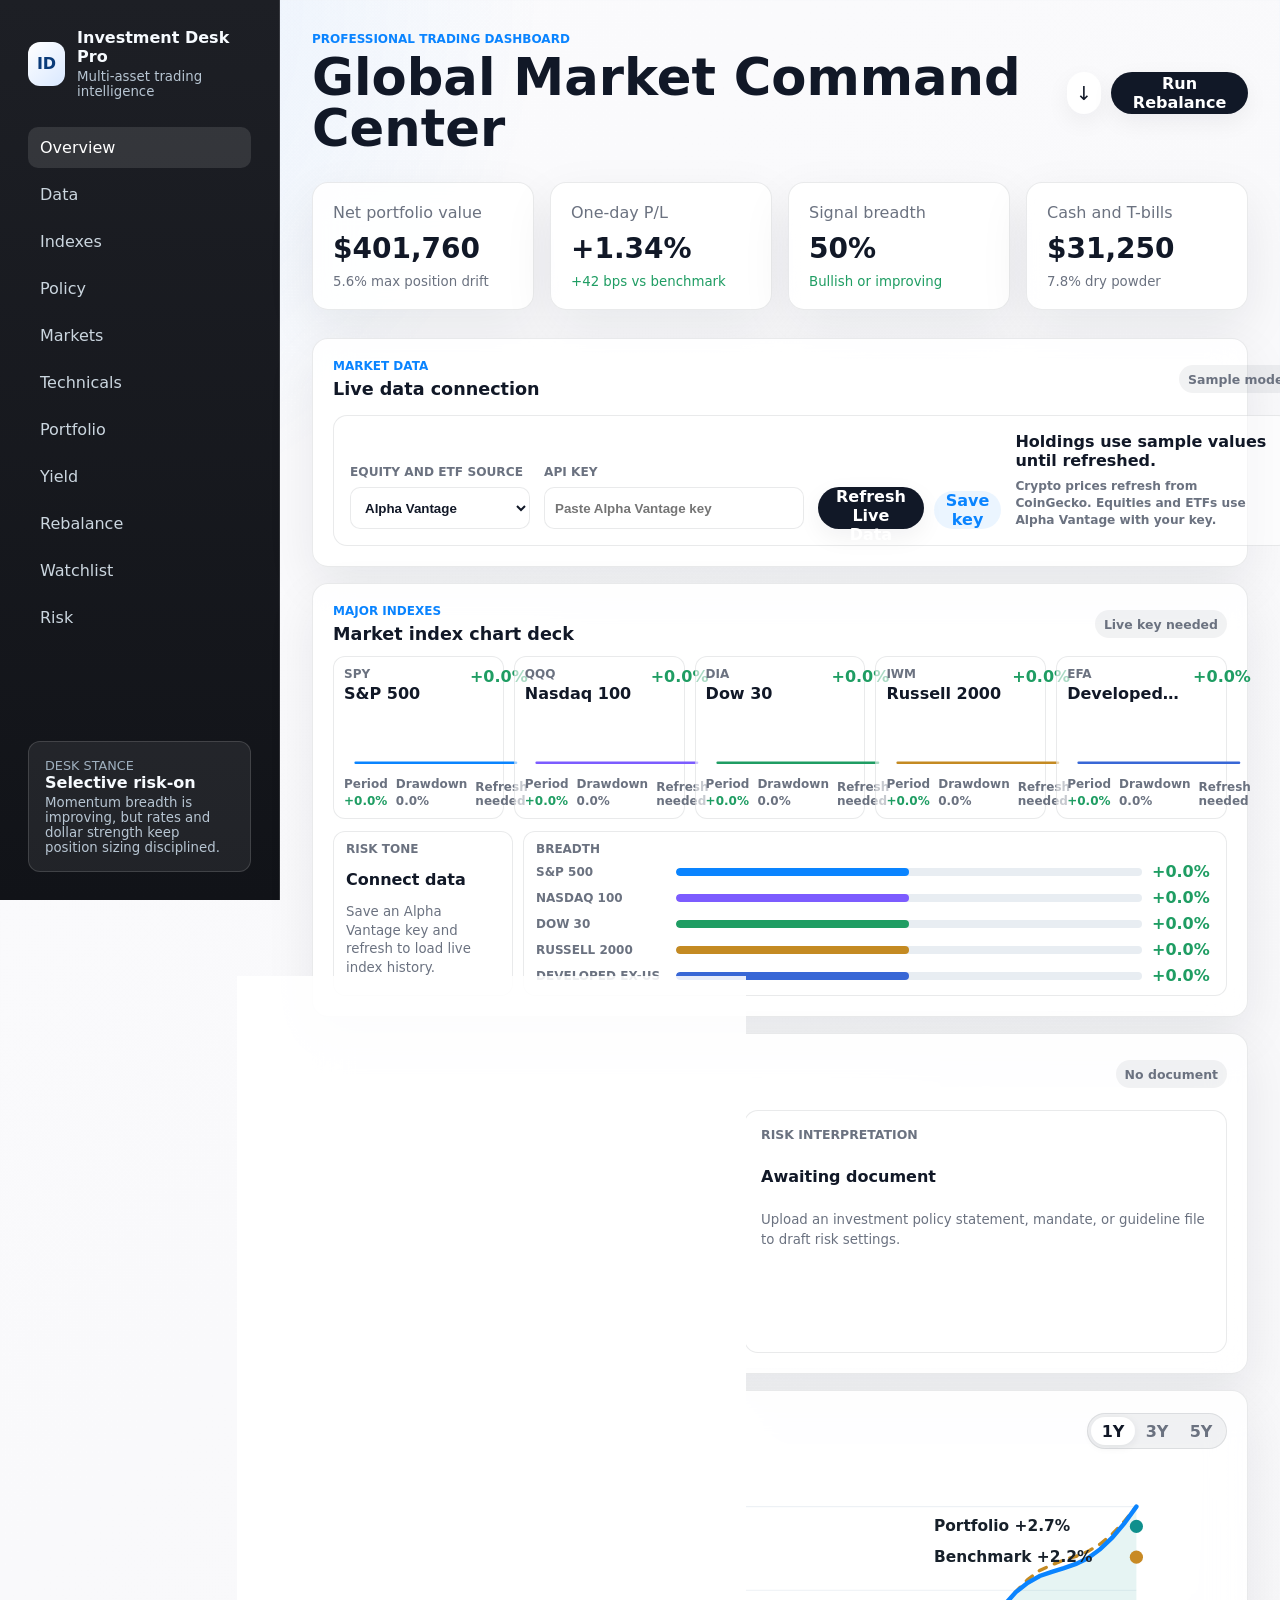
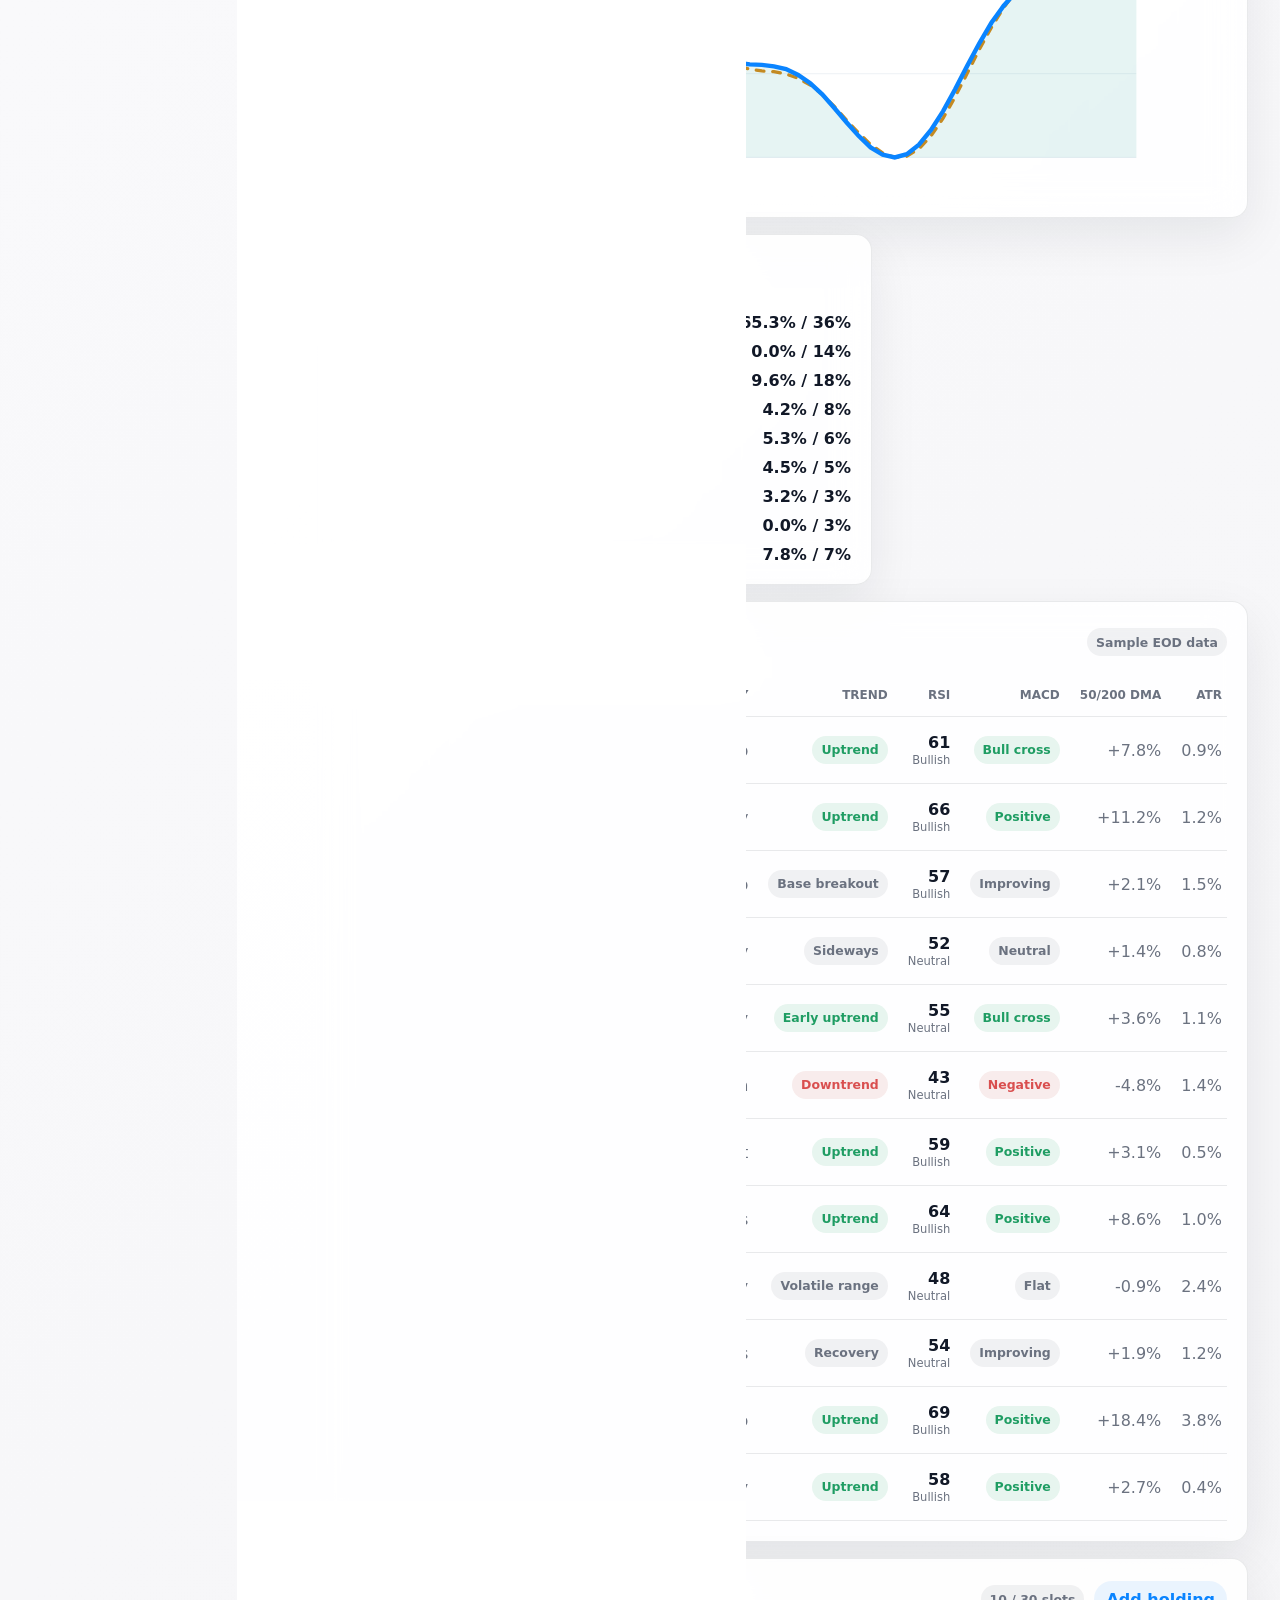
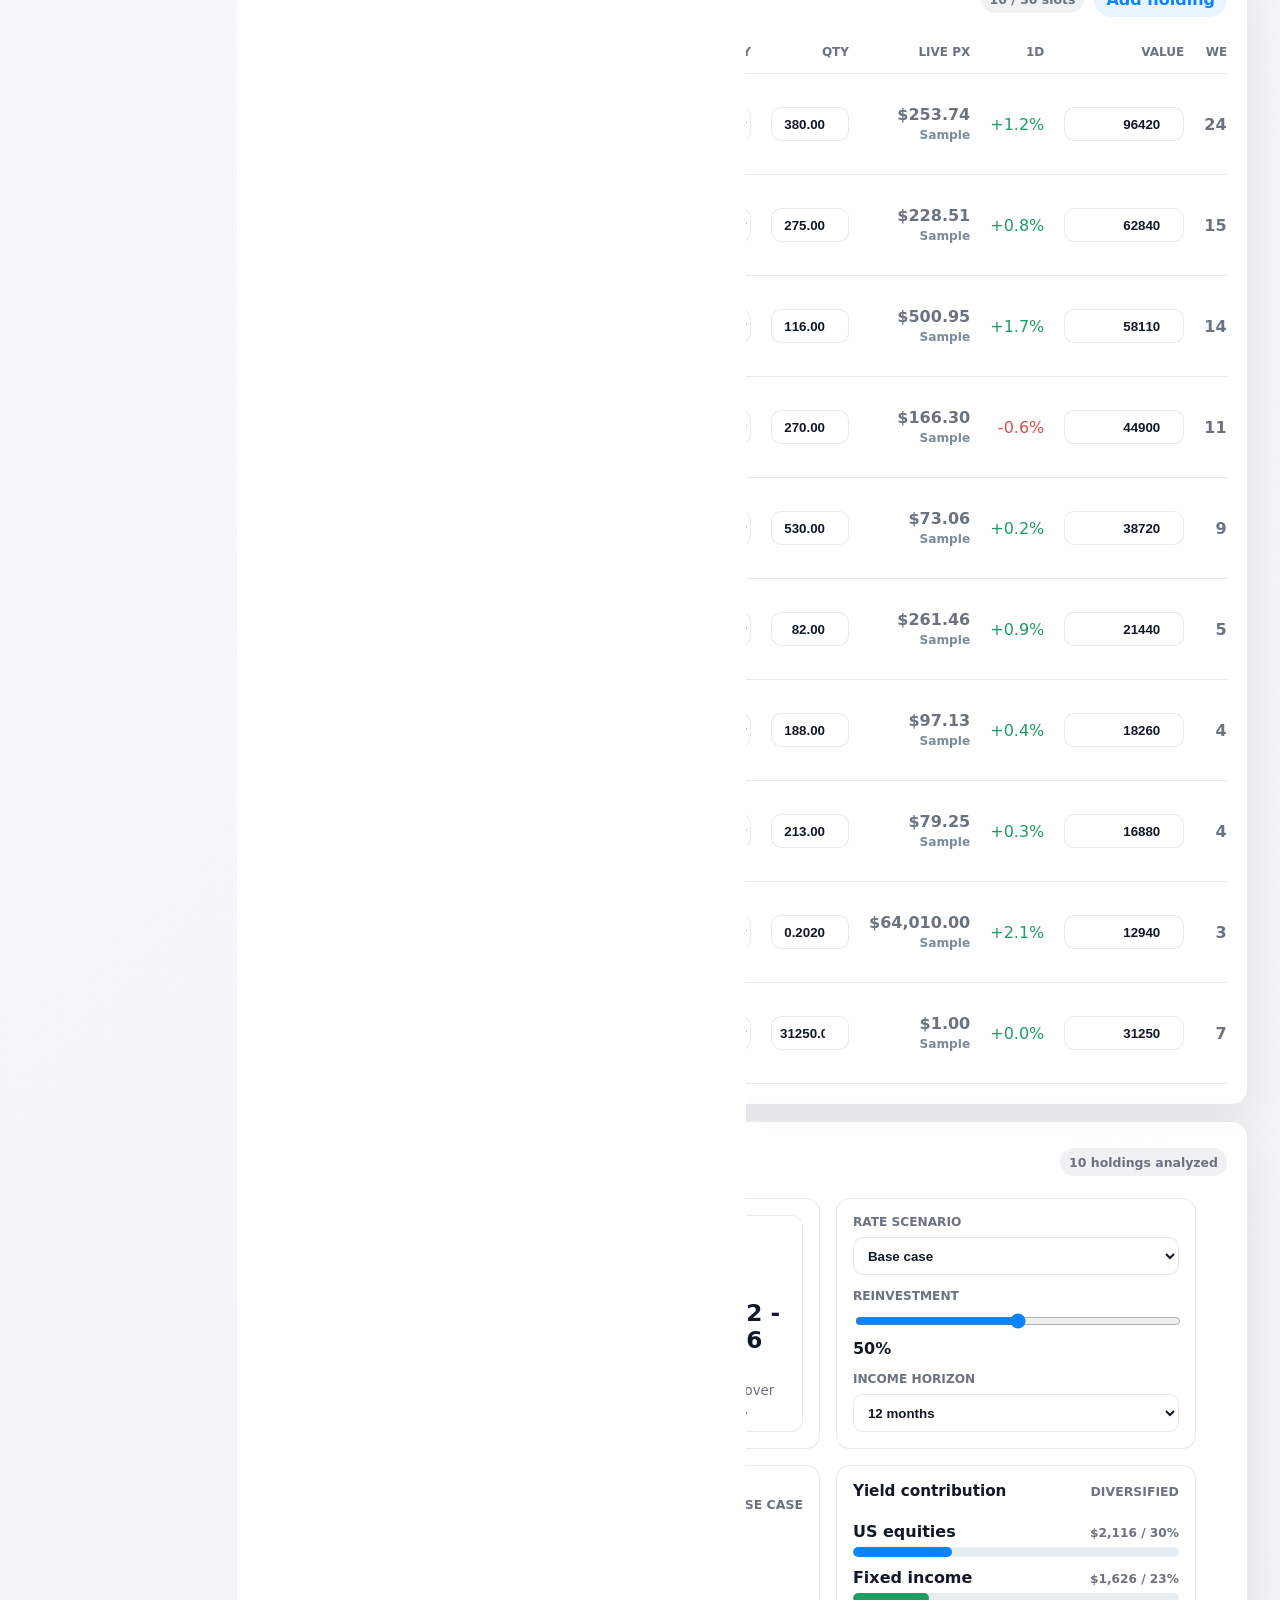
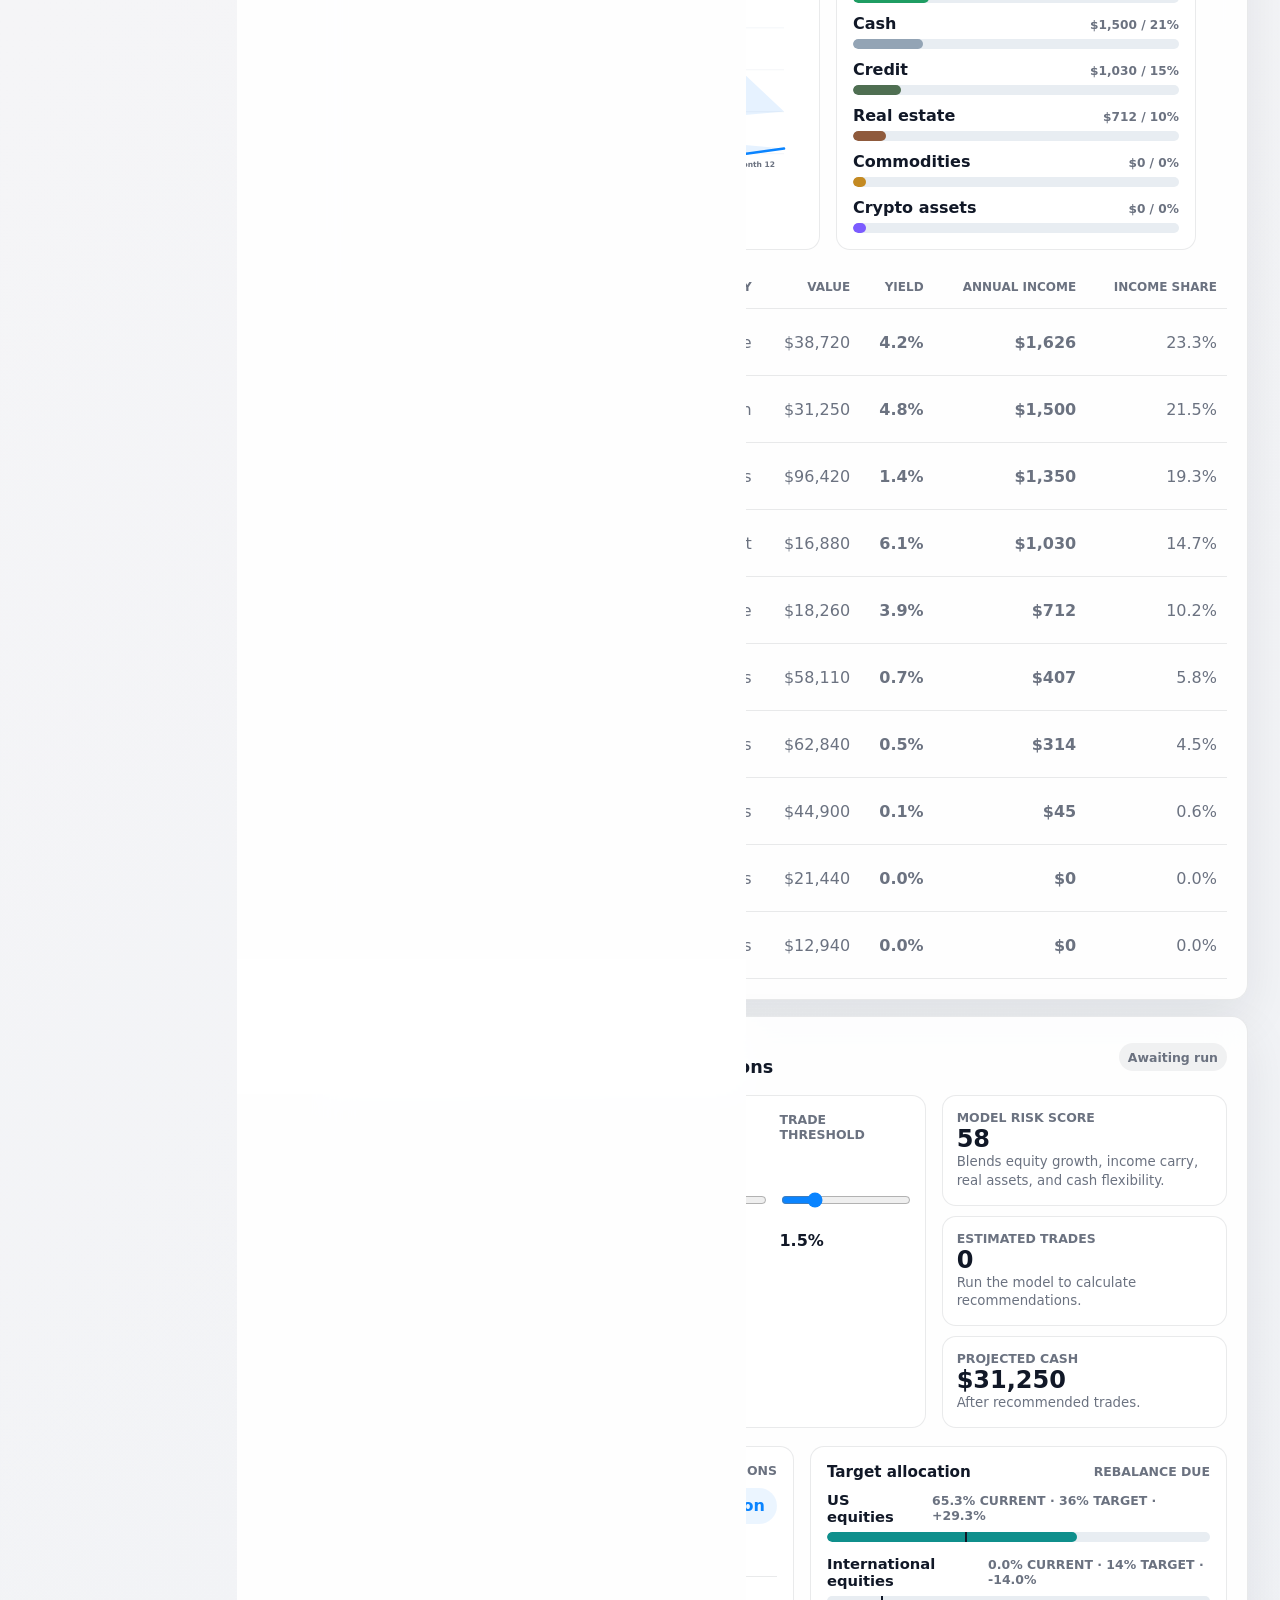
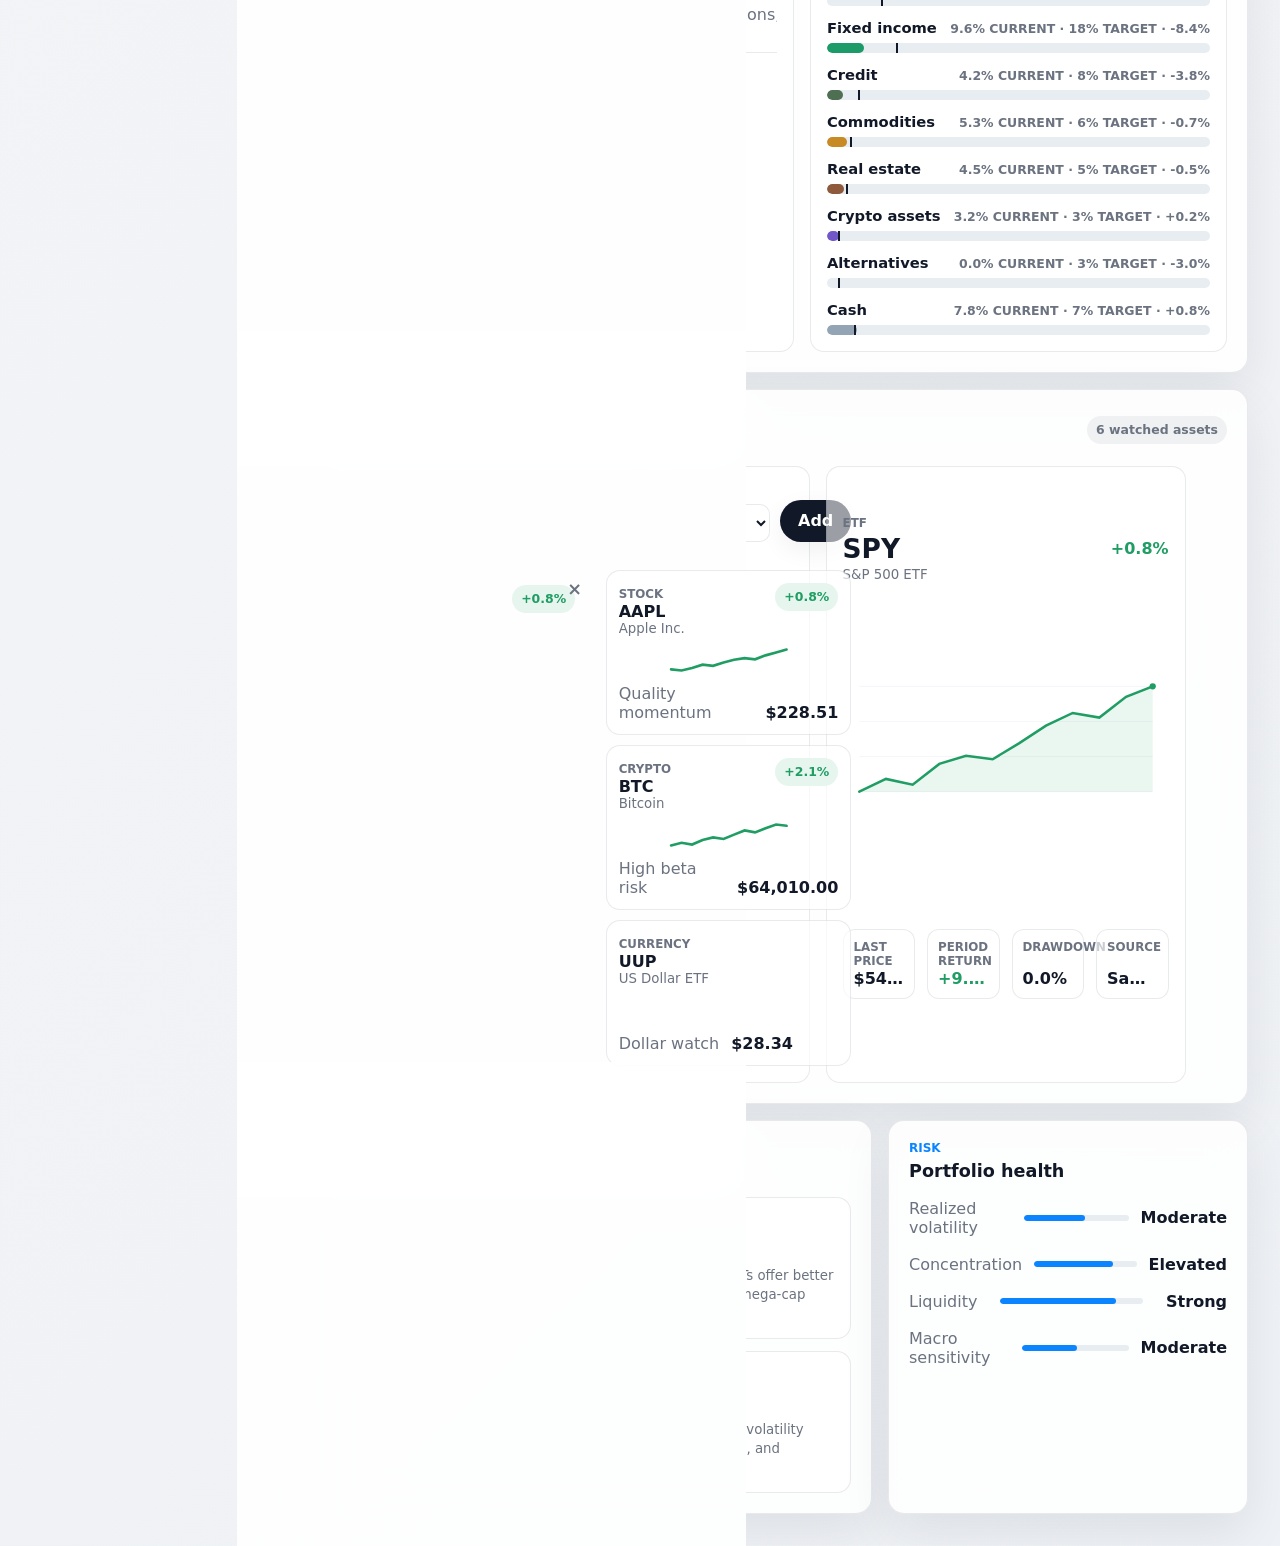
==== index.html @ d12c38e4 "Cache bust reactive performance patch" ====
<!doctype html>
<html lang="en">
  <head>
    <meta charset="UTF-8" />
    <meta name="viewport" content="width=device-width, initial-scale=1.0" />
    <title>Investment Desk Pro</title>
    <link rel="stylesheet" href="styles.css?v=watchlist-1" />
    <link rel="stylesheet" href="watchlist.css?v=watchlist-1" />
    <link rel="stylesheet" href="yield.css?v=yield-1" />
  </head>
  <body>
    <aside class="sidebar" aria-label="Trading platform navigation">
      <div class="brand">
        <span class="brand-mark">ID</span>
        <div>
          <strong>Investment Desk Pro</strong>
          <small>Multi-asset trading intelligence</small>
        </div>
      </div>

      <nav class="nav-list">
        <a class="active" href="#overview">Overview</a>
        <a href="#data">Data</a>
        <a href="#index-charts">Indexes</a>
        <a href="#policy">Policy</a>
        <a href="#market-map">Markets</a>
        <a href="#technicals">Technicals</a>
        <a href="#holdings">Portfolio</a>
        <a href="#yield-forecast">Yield</a>
        <a href="#rebalance">Rebalance</a>
        <a href="#watchlist">Watchlist</a>
        <a href="#risk">Risk</a>
      </nav>

      <div class="market-note">
        <span>Desk stance</span>
        <strong>Selective risk-on</strong>
        <small>Momentum breadth is improving, but rates and dollar strength keep position sizing disciplined.</small>
      </div>
    </aside>

    <main>
      <header class="topbar">
        <div>
          <p class="eyebrow">Professional trading dashboard</p>
          <h1>Global Market Command Center</h1>
        </div>
        <div class="actions">
          <button class="icon-button" aria-label="Download report" title="Download report">↓</button>
          <button class="primary-button" id="runRebalanceTop">Run Rebalance</button>
        </div>
      </header>

      <section class="kpi-grid" id="overview" aria-label="Portfolio and market summary">
        <article class="kpi">
          <span>Net portfolio value</span>
          <strong id="totalValue">$428,940</strong>
          <small id="portfolioDrift" class="neutral">Model drift ready</small>
        </article>
        <article class="kpi">
          <span>One-day P/L</span>
          <strong>+1.34%</strong>
          <small class="positive">+42 bps vs benchmark</small>
        </article>
        <article class="kpi">
          <span>Signal breadth</span>
          <strong id="signalBreadth">64%</strong>
          <small class="positive">Bullish or improving</small>
        </article>
        <article class="kpi">
          <span>Cash and T-bills</span>
          <strong id="cashReserve">$31,250</strong>
          <small id="cashWeight" class="neutral">7.3% dry powder</small>
        </article>
      </section>

      <section class="dashboard-grid">
        <article class="panel wide-panel data-panel" id="data">
          <div class="panel-header">
            <div>
              <p class="eyebrow">Market data</p>
              <h2>Live data connection</h2>
            </div>
            <span class="data-badge" id="marketDataStatus">Sample mode</span>
          </div>

          <div class="data-controls">
            <label>
              <span>Equity and ETF source</span>
              <select id="marketDataProvider">
                <option value="alphaVantage">Alpha Vantage</option>
              </select>
            </label>
            <label>
              <span>API key</span>
              <input id="marketDataKey" type="password" placeholder="Paste Alpha Vantage key" autocomplete="off" />
            </label>
            <div class="control-actions">
              <button class="primary-button" id="refreshMarketData">Refresh Live Data</button>
              <button class="text-button" id="saveMarketDataKey">Save key</button>
            </div>
            <div class="source-note">
              <strong id="marketDataSource">Holdings use sample values until refreshed.</strong>
              <small id="marketDataDetail">Crypto prices refresh from CoinGecko. Equities and ETFs use Alpha Vantage with your key.</small>
            </div>
          </div>
        </article>

        <article class="panel wide-panel index-panel" id="index-charts">
          <div class="panel-header">
            <div>
              <p class="eyebrow">Major indexes</p>
              <h2>Market index chart deck</h2>
            </div>
            <span class="data-badge" id="indexDataStatus">Sample index data</span>
          </div>

          <div class="index-grid" id="indexCards"></div>

          <div class="index-summary">
            <section>
              <span>Risk tone</span>
              <strong id="indexRiskTone">Constructive</strong>
              <small id="indexRiskDetail">Large-cap momentum is leading the tape.</small>
            </section>
            <section>
              <span>Breadth</span>
              <div class="breadth-bars" id="indexBreadthBars"></div>
            </section>
          </div>
        </article>

        <article class="panel wide-panel policy-panel" id="policy">
          <div class="panel-header">
            <div>
              <p class="eyebrow">Policy intelligence</p>
              <h2>Investment policy and guideline scan</h2>
            </div>
            <span class="data-badge" id="policyStatus">No document</span>
          </div>

          <div class="policy-layout">
            <section class="policy-uploader" aria-label="Policy upload">
              <label class="file-drop">
                <span>Upload policy or guidelines</span>
                <input id="policyFile" type="file" accept=".txt,.md,.csv,.json,.html,.pdf,.docx" />
                <strong id="policyFileName">Choose document</strong>
              </label>

              <label>
                <span>OpenAI API key</span>
                <input id="openAiKey" type="password" placeholder="Optional for AI scan" autocomplete="off" />
              </label>

              <div class="control-actions">
                <button class="primary-button" id="analyzePolicy">Scan policy</button>
                <button class="text-button" id="applyPolicy">Apply parameters</button>
              </div>
            </section>

            <section class="policy-summary" aria-label="Policy analysis">
              <div>
                <span>Risk interpretation</span>
                <strong id="policyRiskLabel">Awaiting document</strong>
                <small id="policySummary">Upload an investment policy statement, mandate, or guideline file to draft risk settings.</small>
              </div>
              <div class="policy-adjustments" id="policyAdjustments"></div>
            </section>
          </div>
        </article>

        <article class="panel performance-panel">
          <div class="panel-header">
            <div>
              <p class="eyebrow">Performance</p>
              <h2>Portfolio vs. blended benchmark</h2>
            </div>
            <div class="segmented" aria-label="Time range">
              <button class="active">1Y</button>
              <button>3Y</button>
              <button>5Y</button>
            </div>
          </div>
          <div class="chart-wrap">
            <svg id="lineChart" viewBox="0 0 720 300" role="img" aria-label="Portfolio performance line chart"></svg>
          </div>
        </article>

        <article class="panel allocation-panel" id="market-map">
          <div class="panel-header">
            <div>
              <p class="eyebrow">Asset universe</p>
              <h2>Investable category map</h2>
            </div>
          </div>
          <div class="allocation-layout">
            <div class="donut" aria-label="Asset allocation chart">
              <span>100%</span>
            </div>
            <ul class="legend" id="allocationLegend"></ul>
          </div>
        </article>

        <article class="panel wide-panel" id="technicals">
          <div class="panel-header">
            <div>
              <p class="eyebrow">Technical analysis</p>
              <h2>Cross-asset indicator matrix</h2>
            </div>
            <span class="data-badge" id="technicalDataStatus">Sample EOD data</span>
          </div>
          <div class="table-wrap">
            <table class="technical-table">
              <thead>
                <tr>
                  <th>Instrument</th>
                  <th>Category</th>
                  <th>Trend</th>
                  <th>RSI</th>
                  <th>MACD</th>
                  <th>50/200 DMA</th>
                  <th>ATR</th>
                  <th>Signal</th>
                </tr>
              </thead>
              <tbody id="technicalRows"></tbody>
            </table>
          </div>
        </article>

        <article class="panel holdings-panel" id="holdings">
          <div class="panel-header">
            <div>
              <p class="eyebrow">Portfolio</p>
              <h2>Editable positions</h2>
            </div>
            <div class="panel-actions">
              <span class="data-badge" id="holdingSlotCount">10 / 30 slots</span>
              <button class="text-button" id="addHolding">Add holding</button>
            </div>
          </div>
          <div class="table-wrap">
            <table class="portfolio-table">
              <thead>
                <tr>
                  <th>Asset</th>
                  <th>Category</th>
                  <th>Qty</th>
                  <th>Live Px</th>
                  <th>1D</th>
                  <th>Value</th>
                  <th>Weight</th>
                  <th>Target</th>
                  <th>Risk</th>
                  <th>Bias</th>
                  <th></th>
                </tr>
              </thead>
              <tbody id="holdingsRows"></tbody>
            </table>
          </div>
        </article>

        <article class="panel wide-panel yield-panel" id="yield-forecast">
          <div class="panel-header">
            <div>
              <p class="eyebrow">Yield forecasting</p>
              <h2>Portfolio income projection</h2>
            </div>
            <span class="data-badge" id="yieldStatus">Portfolio linked</span>
          </div>

          <div class="yield-grid">
            <section class="yield-summary" aria-label="Yield forecast summary">
              <div>
                <span>Weighted portfolio yield</span>
                <strong id="portfolioYield">0.0%</strong>
                <small id="yieldQuality">Based on current holdings and category assumptions.</small>
              </div>
              <div>
                <span>Projected annual income</span>
                <strong id="annualIncome">$0</strong>
                <small id="monthlyIncome">$0 monthly run-rate</small>
              </div>
              <div>
                <span>12-month forecast range</span>
                <strong id="incomeRange">$0 - $0</strong>
                <small id="incomeRangeNote">Includes rate and allocation sensitivity.</small>
              </div>
            </section>

            <section class="yield-controls" aria-label="Yield forecast controls">
              <label>
                <span>Rate scenario</span>
                <select id="rateScenario">
                  <option value="base">Base case</option>
                  <option value="falling">Rates -100 bps</option>
                  <option value="rising">Rates +100 bps</option>
                  <option value="stress">Credit stress</option>
                </select>
              </label>
              <label>
                <span>Reinvestment</span>
                <input id="reinvestmentRate" type="range" min="0" max="100" value="50" />
                <strong><output id="reinvestmentOutput">50%</output></strong>
              </label>
              <label>
                <span>Income horizon</span>
                <select id="incomeHorizon">
                  <option value="12">12 months</option>
                  <option value="24">24 months</option>
                  <option value="36">36 months</option>
                </select>
              </label>
            </section>
          </div>

          <div class="yield-detail-grid">
            <section class="yield-chart-card" aria-label="Income forecast chart">
              <div class="subheader">
                <h3>Income run-rate forecast</h3>
                <span id="yieldScenarioLabel">Base case</span>
              </div>
              <svg id="yieldForecastChart" viewBox="0 0 720 260" role="img" aria-label="Projected portfolio income chart"></svg>
            </section>

            <section class="yield-chart-card" aria-label="Yield contribution by category">
              <div class="subheader">
                <h3>Yield contribution</h3>
                <span id="yieldConcentration">Diversified</span>
              </div>
              <div class="yield-bars" id="yieldBars"></div>
            </section>
          </div>

          <div class="table-wrap compact">
            <table class="yield-table">
              <thead>
                <tr>
                  <th>Holding</th>
                  <th>Category</th>
                  <th>Value</th>
                  <th>Yield</th>
                  <th>Annual income</th>
                  <th>Income share</th>
                </tr>
              </thead>
              <tbody id="yieldRows"></tbody>
            </table>
          </div>
        </article>

        <article class="panel wide-panel rebalance-panel" id="rebalance">
          <div class="panel-header">
            <div>
              <p class="eyebrow">Rebalance engine</p>
              <h2>Portfolio model and trade recommendations</h2>
            </div>
            <span class="data-badge" id="rebalanceStatus">Awaiting run</span>
          </div>

          <div class="rebalance-layout">
            <section class="control-surface" aria-label="Portfolio controls">
              <label>
                <span>Risk profile</span>
                <select id="riskProfile">
                  <option value="conservative">Conservative income</option>
                  <option value="balanced" selected>Balanced growth</option>
                  <option value="growth">Growth</option>
                  <option value="aggressive">Aggressive growth</option>
                </select>
              </label>

              <label>
                <span>Cash reserve target</span>
                <input id="cashTarget" type="range" min="2" max="20" value="7" />
                <strong><output id="cashTargetOutput">7%</output></strong>
              </label>

              <label>
                <span>Max single position</span>
                <input id="maxPosition" type="range" min="8" max="30" value="18" />
                <strong><output id="maxPositionOutput">18%</output></strong>
              </label>

              <label>
                <span>Trade threshold</span>
                <input id="tradeThreshold" type="range" min="0.5" max="5" step="0.5" value="1.5" />
                <strong><output id="tradeThresholdOutput">1.5%</output></strong>
              </label>

              <div class="control-actions">
                <button class="primary-button" id="runRebalance">Run Rebalance</button>
                <button class="text-button" id="resetPortfolio">Reset sample</button>
              </div>
            </section>

            <section class="model-summary" aria-label="Rebalance summary">
              <div>
                <span>Model risk score</span>
                <strong id="riskScore">54</strong>
                <small id="riskSummary">Balanced exposure with moderate volatility.</small>
              </div>
              <div>
                <span>Estimated trades</span>
                <strong id="tradeCount">0</strong>
                <small id="tradeSummary">Run the model to calculate recommendations.</small>
              </div>
              <div>
                <span>Projected cash</span>
                <strong id="projectedCash">$0</strong>
                <small id="projectedCashNote">After recommended trades.</small>
              </div>
            </section>
          </div>

          <div class="recommendation-grid">
            <section>
              <div class="subheader">
                <h3>Recommended trades</h3>
                <div class="panel-actions">
                  <span id="recommendationCount">0 / 15 actions</span>
                  <button class="text-button" id="addRecommendation">Add recommendation</button>
                </div>
              </div>
              <div class="table-wrap compact">
                <table class="trade-table">
                  <thead>
                    <tr>
                      <th>Action</th>
                      <th>Asset</th>
                      <th>Amount</th>
                      <th>Reason</th>
                      <th></th>
                    </tr>
                  </thead>
                  <tbody id="tradeRows"></tbody>
                </table>
              </div>
            </section>

            <section>
              <div class="subheader">
                <h3>Target allocation</h3>
                <span id="allocationHealth">In review</span>
              </div>
              <div class="target-bars" id="targetBars"></div>
            </section>
          </div>
        </article>

        <article class="panel wide-panel watchlist-panel" id="watchlist">
          <div class="panel-header">
            <div>
              <p class="eyebrow">Watchlist</p>
              <h2>Multi-asset performance monitor</h2>
            </div>
            <span class="data-badge" id="watchlistStatus">Saved locally</span>
          </div>

          <div class="watchlist-workspace">
            <section class="watchlist-builder" aria-label="Watchlist builder">
              <div class="watchlist-controls">
                <label>
                  <span>Ticker</span>
                  <input id="watchTicker" type="text" placeholder="TSLA" autocomplete="off" />
                </label>
                <label>
                  <span>Name</span>
                  <input id="watchName" type="text" placeholder="Tesla Inc." autocomplete="off" />
                </label>
                <label>
                  <span>Type</span>
                  <select id="watchType">
                    <option value="Stock">Stock</option>
                    <option value="ETF">ETF</option>
                    <option value="Bond">Bond</option>
                    <option value="Crypto">Crypto</option>
                    <option value="Commodity">Commodity</option>
                    <option value="Currency">Currency</option>
                    <option value="Alternative">Alternative</option>
                  </select>
                </label>
                <button class="primary-button" id="addWatchItem">Add</button>
              </div>

              <div class="watchlist" id="watchlistCards"></div>
            </section>

            <section class="watch-performance" aria-label="Selected watchlist performance">
              <div class="watch-performance-header">
                <div>
                  <span id="watchSelectedType">ETF</span>
                  <strong id="watchSelectedTicker">SPY</strong>
                  <small id="watchSelectedName">S&P 500 ETF</small>
                </div>
                <b id="watchSelectedChange" class="positive">+0.0%</b>
              </div>
              <svg id="watchPerformanceChart" viewBox="0 0 520 220" role="img" aria-label="Selected watchlist performance chart"></svg>
              <div class="watch-metrics">
                <div><span>Last price</span><strong id="watchLastPrice">$0.00</strong></div>
                <div><span>Period return</span><strong id="watchPeriodReturn">0.0%</strong></div>
                <div><span>Drawdown</span><strong id="watchDrawdown">0.0%</strong></div>
                <div><span>Source</span><strong id="watchSource">Sample</strong></div>
              </div>
            </section>
          </div>
        </article>

        <article class="panel strategy-panel">
          <div class="panel-header">
            <div>
              <p class="eyebrow">Strategy lens</p>
              <h2>Market regimes</h2>
            </div>
          </div>
          <div class="regime-grid" id="regimeGrid"></div>
        </article>

        <article class="panel risk-panel" id="risk">
          <div class="panel-header">
            <div>
              <p class="eyebrow">Risk</p>
              <h2>Portfolio health</h2>
            </div>
          </div>
          <div class="risk-list">
            <div>
              <span>Realized volatility</span>
              <meter id="volatilityMeter" min="0" max="100" value="46"></meter>
              <strong id="volatilityLabel">Moderate</strong>
            </div>
            <div>
              <span>Concentration</span>
              <meter id="concentrationMeter" min="0" max="100" value="58"></meter>
              <strong id="concentrationLabel">Watch</strong>
            </div>
            <div>
              <span>Liquidity</span>
              <meter id="liquidityMeter" min="0" max="100" value="82"></meter>
              <strong id="liquidityLabel">Strong</strong>
            </div>
            <div>
              <span>Macro sensitivity</span>
              <meter id="macroMeter" min="0" max="100" value="63"></meter>
              <strong id="macroLabel">Elevated</strong>
            </div>
          </div>
        </article>
      </section>
    </main>

    <script src="script.js?v=watchlist-1"></script>
    <script src="policy.js?v=policy-ai-2"></script>
    <script src="markets.js?v=performance-live-1"></script>
    <script src="watchlist.js?v=watchlist-1"></script>
    <script src="yield.js?v=yield-1"></script>
  </body>
</html>
---- styles.css ----
:root {
  color-scheme: light;
  --ink: #111827;
  --muted: #6b7280;
  --line: rgba(17, 24, 39, 0.09);
  --paper: #f5f5f7;
  --panel: rgba(255, 255, 255, 0.88);
  --panel-solid: #ffffff;
  --teal: #0a84ff;
  --green: #1f9d63;
  --red: #d94f4f;
  --blue: #3b6df6;
  --amber: #c48a22;
  --violet: #7c5cff;
  --navy: #15171c;
  --shadow: 0 18px 50px rgba(17, 24, 39, 0.08);
  --soft-shadow: 0 8px 24px rgba(17, 24, 39, 0.06);
}

* {
  box-sizing: border-box;
}

body {
  min-height: 100vh;
  margin: 0;
  display: grid;
  grid-template-columns: 280px 1fr;
  background:
    radial-gradient(circle at top left, rgba(10, 132, 255, 0.1), transparent 34rem),
    linear-gradient(135deg, #fbfbfd 0%, var(--paper) 52%, #eef1f5 100%);
  color: var(--ink);
  font-family:
    Inter, ui-sans-serif, system-ui, -apple-system, BlinkMacSystemFont, "Segoe UI",
    sans-serif;
}

button,
a {
  font: inherit;
}

.sidebar {
  position: sticky;
  top: 0;
  height: 100vh;
  padding: 28px;
  display: flex;
  flex-direction: column;
  gap: 28px;
  border-right: 1px solid rgba(255, 255, 255, 0.12);
  background: linear-gradient(180deg, #1d1f25 0%, #111318 100%);
  color: #f7fbff;
}

.brand {
  display: flex;
  align-items: center;
  gap: 12px;
}

.brand-mark {
  width: 44px;
  height: 44px;
  display: grid;
  place-items: center;
  border-radius: 12px;
  background: linear-gradient(135deg, #ffffff 0%, #d9e8ff 100%);
  color: #0a3b79;
  font-weight: 800;
}

.brand small,
.market-note small {
  display: block;
  color: #b7c5d2;
  margin-top: 3px;
}

.nav-list {
  display: grid;
  gap: 6px;
}

.nav-list a {
  color: #cbd6df;
  text-decoration: none;
  padding: 11px 12px;
  border-radius: 10px;
}

.nav-list a.active,
.nav-list a:hover {
  color: #ffffff;
  background: rgba(255, 255, 255, 0.11);
}

.market-note {
  margin-top: auto;
  padding: 16px;
  border: 1px solid rgba(255, 255, 255, 0.14);
  border-radius: 12px;
  background: rgba(255, 255, 255, 0.07);
}

.market-note span {
  display: block;
  color: #9fb0bf;
  font-size: 0.8rem;
  text-transform: uppercase;
}

main {
  width: min(1500px, 100%);
  padding: 32px;
}

.topbar,
.panel-header {
  display: flex;
  align-items: center;
  justify-content: space-between;
  gap: 18px;
}

.eyebrow {
  margin: 0 0 6px;
  color: var(--teal);
  font-size: 0.75rem;
  font-weight: 800;
  letter-spacing: 0;
  text-transform: uppercase;
}

h1,
h2 {
  margin: 0;
  letter-spacing: 0;
}

h1 {
  font-size: clamp(2rem, 4vw, 3.4rem);
  line-height: 1;
}

h2 {
  font-size: 1.1rem;
}

h3 {
  margin: 0;
  font-size: 0.95rem;
}

.actions {
  display: flex;
  align-items: center;
  gap: 10px;
}

.panel-actions {
  display: flex;
  align-items: center;
  justify-content: flex-end;
  gap: 10px;
  flex-wrap: wrap;
}

.icon-button,
.primary-button,
.text-button,
.segmented button,
select,
input {
  border: 0;
}

button,
select {
  cursor: pointer;
}

.icon-button {
  width: 42px;
  height: 42px;
  border-radius: 999px;
  background: var(--panel-solid);
  box-shadow: var(--soft-shadow);
  color: var(--ink);
  font-size: 1.2rem;
}

.primary-button {
  height: 42px;
  padding: 0 18px;
  border-radius: 999px;
  background: #111827;
  color: white;
  box-shadow: var(--soft-shadow);
  font-weight: 750;
}

.data-badge,
.signal-pill {
  display: inline-flex;
  align-items: center;
  min-height: 28px;
  padding: 5px 9px;
  border-radius: 999px;
  background: rgba(17, 24, 39, 0.055);
  color: var(--muted);
  font-size: 0.78rem;
  font-weight: 800;
  white-space: nowrap;
}

.signal-pill.positive {
  background: #e7f5ef;
  color: var(--green);
}

.signal-pill.negative {
  background: #f8ecec;
  color: var(--red);
}

.kpi-grid {
  display: grid;
  grid-template-columns: repeat(4, minmax(0, 1fr));
  gap: 16px;
  margin: 28px 0;
}

.kpi,
.panel {
  border: 1px solid var(--line);
  border-radius: 16px;
  background: var(--panel);
  box-shadow: var(--shadow);
  backdrop-filter: blur(18px);
}

.kpi {
  min-height: 128px;
  padding: 20px;
  display: grid;
  align-content: space-between;
}

.kpi span,
td,
.watch-card span,
.risk-list span,
.regime-card span {
  color: var(--muted);
}

.kpi strong {
  font-size: 1.75rem;
}

.positive {
  color: var(--green);
}

.negative {
  color: var(--red);
}

.neutral {
  color: var(--muted);
}

.dashboard-grid {
  display: grid;
  grid-template-columns: minmax(0, 1.25fr) minmax(360px, 0.75fr);
  gap: 16px;
}

.panel {
  padding: 20px;
  min-width: 0;
}

.wide-panel,
.performance-panel,
.holdings-panel {
  grid-column: 1 / -1;
}

.data-panel {
  display: grid;
  gap: 16px;
}

.index-panel {
  display: grid;
  gap: 16px;
}

.index-grid {
  display: grid;
  grid-template-columns: repeat(5, minmax(0, 1fr));
  gap: 12px;
}

.index-card {
  min-width: 0;
  padding: 14px;
  display: grid;
  gap: 12px;
  border: 1px solid var(--line);
  border-radius: 14px;
  background: rgba(255, 255, 255, 0.62);
}

.index-card-top,
.index-metrics {
  display: flex;
  align-items: flex-start;
  justify-content: space-between;
  gap: 10px;
}

.index-card-top div {
  display: grid;
  gap: 3px;
  min-width: 0;
}

.index-card-top span,
.index-metrics span,
.index-summary span {
  color: var(--muted);
  font-size: 0.75rem;
  font-weight: 800;
  text-transform: uppercase;
}

.index-card-top strong {
  overflow: hidden;
  text-overflow: ellipsis;
  white-space: nowrap;
}

.index-sparkline {
  width: 100%;
  height: 94px;
}

.index-metrics {
  align-items: end;
}

.index-metrics span {
  display: grid;
  gap: 3px;
  text-transform: none;
}

.index-summary {
  display: grid;
  grid-template-columns: minmax(220px, 0.32fr) 1fr;
  gap: 12px;
}

.index-summary section {
  min-width: 0;
  padding: 14px;
  display: grid;
  gap: 8px;
  border: 1px solid var(--line);
  border-radius: 14px;
  background: rgba(255, 255, 255, 0.58);
}

.index-summary small {
  color: var(--muted);
  line-height: 1.4;
}

.breadth-bars {
  display: grid;
  gap: 9px;
}

.breadth-bars > div {
  display: grid;
  grid-template-columns: minmax(110px, 0.28fr) 1fr 62px;
  gap: 10px;
  align-items: center;
}

.breadth-bars i {
  height: 8px;
  overflow: hidden;
  border-radius: 999px;
  background: #e8edf2;
}

.breadth-bars b {
  display: block;
  height: 100%;
  border-radius: inherit;
}

.policy-panel {
  display: grid;
  gap: 16px;
}

.policy-layout {
  display: grid;
  grid-template-columns: minmax(0, 0.9fr) minmax(360px, 1.1fr);
  gap: 16px;
}

.policy-uploader,
.policy-summary {
  min-width: 0;
  padding: 16px;
  border: 1px solid var(--line);
  border-radius: 14px;
  background: rgba(255, 255, 255, 0.58);
}

.policy-uploader {
  display: grid;
  grid-template-columns: minmax(0, 1fr);
  gap: 14px;
  align-items: end;
}

.policy-uploader label {
  display: grid;
  gap: 8px;
  min-width: 0;
}

.policy-uploader label span,
.policy-summary span,
.policy-adjustments span {
  color: var(--muted);
  font-size: 0.78rem;
  font-weight: 800;
  text-transform: uppercase;
}

.file-drop {
  position: relative;
  min-height: 74px;
  padding: 12px;
  border: 1px dashed rgba(10, 132, 255, 0.42);
  border-radius: 14px;
  background: rgba(10, 132, 255, 0.055);
}

.file-drop input {
  position: absolute;
  width: 1px;
  height: 1px;
  opacity: 0;
  pointer-events: none;
}

.file-drop strong {
  overflow: hidden;
  color: var(--ink);
  text-overflow: ellipsis;
  white-space: nowrap;
}

.policy-uploader input[type="password"] {
  width: 100%;
  min-height: 42px;
  padding: 0 10px;
  border: 1px solid var(--line);
  border-radius: 10px;
  background: rgba(255, 255, 255, 0.92);
  color: var(--ink);
  font-weight: 700;
}

.policy-summary {
  display: grid;
  gap: 14px;
}

.policy-summary > div:first-child {
  display: grid;
  gap: 6px;
}

.policy-summary small {
  color: var(--muted);
  line-height: 1.45;
}

.policy-adjustments {
  display: grid;
  grid-template-columns: repeat(3, minmax(0, 1fr));
  gap: 10px;
}

.policy-adjustments > div {
  min-height: 78px;
  padding: 12px;
  display: grid;
  align-content: space-between;
  border: 1px solid var(--line);
  border-radius: 12px;
  background: rgba(255, 255, 255, 0.66);
}

.policy-adjustments strong {
  font-size: 1rem;
}

.policy-adjustments p {
  grid-column: 1 / -1;
  margin: 0;
  padding: 10px 12px;
  border-radius: 12px;
  background: rgba(17, 24, 39, 0.045);
  color: var(--muted);
  line-height: 1.45;
}

.data-controls {
  display: grid;
  grid-template-columns: minmax(180px, 0.55fr) minmax(260px, 0.95fr) auto minmax(260px, 1fr);
  gap: 14px;
  align-items: end;
  padding: 16px;
  border: 1px solid var(--line);
  border-radius: 14px;
  background: rgba(255, 255, 255, 0.56);
}

.data-controls label,
.source-note {
  display: grid;
  gap: 8px;
  min-width: 0;
}

.data-controls label span,
.source-note small,
.source-label {
  color: var(--muted);
  font-size: 0.76rem;
  font-weight: 800;
  text-transform: uppercase;
}

.data-controls input,
.data-controls select {
  width: 100%;
  min-height: 42px;
  padding: 0 10px;
  border: 1px solid var(--line);
  border-radius: 10px;
  background: rgba(255, 255, 255, 0.92);
  color: var(--ink);
  font-weight: 700;
}

.source-note strong {
  color: var(--ink);
}

.source-note small {
  line-height: 1.4;
  text-transform: none;
}

.source-label {
  display: inline-block;
  margin-top: 2px;
  color: #7c8b99;
  text-transform: none;
}

.segmented {
  height: 36px;
  padding: 3px;
  display: flex;
  border: 1px solid var(--line);
  border-radius: 999px;
  background: rgba(17, 24, 39, 0.055);
}

.segmented button {
  min-width: 44px;
  border-radius: 999px;
  background: transparent;
  color: var(--muted);
  font-weight: 800;
}

.segmented button.active {
  background: white;
  color: var(--ink);
  box-shadow: 0 2px 8px rgba(17, 24, 39, 0.08);
}

.chart-wrap {
  height: 330px;
  margin-top: 16px;
}

svg {
  width: 100%;
  height: 100%;
}

.gridline {
  stroke: #edf1f5;
  stroke-width: 1;
}

.line-portfolio {
  fill: none;
  stroke: var(--teal);
  stroke-width: 4;
  stroke-linecap: round;
}

.line-benchmark {
  fill: none;
  stroke: var(--amber);
  stroke-width: 3;
  stroke-dasharray: 7 8;
  stroke-linecap: round;
}

.area-fill {
  fill: rgba(15, 143, 140, 0.1);
}

.allocation-layout {
  display: grid;
  grid-template-columns: 150px 1fr;
  gap: 18px;
  align-items: center;
  margin-top: 18px;
}

.donut {
  width: 150px;
  aspect-ratio: 1;
  display: grid;
  place-items: center;
  border-radius: 50%;
  position: relative;
}

.donut::after {
  content: "";
  position: absolute;
  width: 92px;
  aspect-ratio: 1;
  border-radius: 50%;
  background: var(--panel);
}

.donut span {
  position: relative;
  z-index: 1;
  font-weight: 900;
}

.legend {
  list-style: none;
  margin: 0;
  padding: 0;
  display: grid;
  gap: 10px;
}

.legend li,
.watch-card,
.risk-list > div {
  display: flex;
  align-items: center;
  justify-content: space-between;
  gap: 12px;
}

.legend i {
  width: 10px;
  height: 10px;
  flex: 0 0 10px;
  border-radius: 50%;
}

.table-wrap {
  overflow-x: auto;
  margin-top: 12px;
}

table {
  width: 100%;
  border-collapse: collapse;
  min-width: 680px;
}

.technical-table {
  min-width: 1020px;
}

.portfolio-table {
  min-width: 1220px;
}

.trade-table {
  min-width: 860px;
}

th,
td {
  padding: 14px 10px;
  border-bottom: 1px solid var(--line);
  text-align: right;
  white-space: nowrap;
}

tbody tr {
  transition: background 160ms ease;
}

tbody tr:hover {
  background: rgba(10, 132, 255, 0.035);
}

th:first-child,
td:first-child {
  text-align: left;
}

th {
  color: var(--muted);
  font-size: 0.75rem;
  text-transform: uppercase;
}

.asset-cell {
  display: flex;
  align-items: center;
  gap: 10px;
}

.asset-cell span {
  color: var(--muted);
}

.ticker {
  width: 38px;
  height: 38px;
  flex: 0 0 38px;
  display: grid;
  place-items: center;
  border-radius: 12px;
  background: #eef6ff;
  color: var(--teal);
  font-weight: 900;
}

.text-button {
  min-height: 36px;
  padding: 0 12px;
  border-radius: 999px;
  background: rgba(10, 132, 255, 0.08);
  color: var(--teal);
  font-weight: 750;
}

.text-button:disabled,
.primary-button:disabled {
  cursor: not-allowed;
  opacity: 0.52;
}

.editable-asset {
  align-items: flex-start;
}

.inline-input,
.number-input,
.table-select,
.control-surface select {
  width: 100%;
  min-height: 34px;
  border: 1px solid var(--line);
  border-radius: 10px;
  background: rgba(255, 255, 255, 0.9);
  color: var(--ink);
  font-weight: 700;
  outline: none;
  transition:
    border-color 160ms ease,
    box-shadow 160ms ease,
    background 160ms ease;
}

.inline-input:focus,
.number-input:focus,
.table-select:focus,
.control-surface select:focus,
.data-controls input:focus,
.data-controls select:focus,
.policy-uploader input:focus {
  border-color: rgba(10, 132, 255, 0.52);
  background: #ffffff;
  box-shadow: 0 0 0 4px rgba(10, 132, 255, 0.11);
}

.inline-input {
  display: block;
  min-width: 190px;
  padding: 6px 8px;
}

.ticker-input {
  width: 82px;
  min-width: 82px;
  margin-bottom: 4px;
  color: var(--teal);
  text-transform: uppercase;
}

.name-input {
  color: var(--muted);
  font-size: 0.84rem;
  font-weight: 600;
}

.number-input,
.table-select {
  min-width: 120px;
  padding: 6px 8px;
  text-align: right;
}

.table-select {
  min-width: 150px;
  text-align: left;
}

.compact-input {
  min-width: 78px;
  max-width: 92px;
}

.recommendation-input {
  min-width: 150px;
}

.recommendation-amount {
  min-width: 120px;
}

.recommendation-reason {
  min-width: 300px;
}

.recommendation-select {
  min-width: 110px;
}

.table-action {
  width: 34px;
  height: 34px;
  border-radius: 999px;
  box-shadow: none;
  color: var(--red);
  font-size: 1rem;
}

.rsi {
  display: inline-grid;
  gap: 1px;
  text-align: right;
}

.rsi strong {
  color: var(--ink);
}

.rsi small {
  color: var(--muted);
  font-size: 0.72rem;
}

.watchlist {
  display: grid;
  gap: 10px;
  margin-top: 14px;
}

.watch-card {
  min-height: 76px;
  padding: 13px;
  border: 1px solid var(--line);
  border-radius: 14px;
  background: rgba(255, 255, 255, 0.58);
}

.watch-card strong {
  display: block;
}

.watch-card small {
  color: var(--muted);
}

.signal-score {
  width: min(240px, 48%);
  display: grid;
  gap: 8px;
  justify-items: end;
}

.signal-score span {
  text-align: right;
}

.regime-grid {
  display: grid;
  grid-template-columns: repeat(2, minmax(0, 1fr));
  gap: 12px;
  margin-top: 16px;
}

.regime-card {
  min-height: 130px;
  padding: 14px;
  display: grid;
  align-content: start;
  gap: 8px;
  border: 1px solid var(--line);
  border-radius: 14px;
  background: rgba(255, 255, 255, 0.58);
}

.regime-card strong {
  color: var(--ink);
}

.regime-card small {
  color: var(--muted);
  line-height: 1.45;
}

.rebalance-panel {
  display: grid;
  gap: 18px;
}

.rebalance-layout {
  display: grid;
  grid-template-columns: minmax(0, 1.35fr) minmax(280px, 0.65fr);
  gap: 16px;
}

.control-surface {
  display: grid;
  grid-template-columns: repeat(4, minmax(0, 1fr));
  gap: 14px;
  padding: 16px;
  border: 1px solid var(--line);
  border-radius: 14px;
  background: rgba(255, 255, 255, 0.58);
}

.control-surface label {
  display: grid;
  gap: 8px;
  min-width: 0;
}

.control-surface label span,
.model-summary span,
.subheader span,
.target-bar span {
  color: var(--muted);
  font-size: 0.78rem;
  font-weight: 800;
  text-transform: uppercase;
}

.control-surface select {
  padding: 0 10px;
}

.control-surface input[type="range"] {
  width: 100%;
  accent-color: var(--teal);
}

.control-actions {
  display: flex;
  align-items: end;
  gap: 10px;
}

.model-summary {
  display: grid;
  grid-template-columns: 1fr;
  gap: 10px;
}

.model-summary > div {
  min-height: 90px;
  padding: 14px;
  display: grid;
  align-content: space-between;
  border: 1px solid var(--line);
  border-radius: 14px;
  background: rgba(255, 255, 255, 0.58);
}

.model-summary strong {
  font-size: 1.5rem;
}

.model-summary small {
  color: var(--muted);
  line-height: 1.4;
}

.recommendation-grid {
  display: grid;
  grid-template-columns: minmax(0, 1.05fr) minmax(360px, 0.95fr);
  gap: 16px;
}

.recommendation-grid > section {
  min-width: 0;
  padding: 16px;
  border: 1px solid var(--line);
  border-radius: 14px;
  background: rgba(255, 255, 255, 0.58);
}

.subheader {
  display: flex;
  align-items: center;
  justify-content: space-between;
  gap: 12px;
  margin-bottom: 10px;
}

.compact {
  margin-top: 0;
}

.empty-state {
  padding: 28px 10px;
  color: var(--muted);
  text-align: center;
}

.target-bars {
  display: grid;
  gap: 13px;
}

.target-bar {
  display: grid;
  gap: 7px;
}

.target-bar > div:first-child {
  display: flex;
  align-items: baseline;
  justify-content: space-between;
  gap: 12px;
}

.target-bar strong {
  font-size: 0.92rem;
}

.bar-track {
  position: relative;
  height: 10px;
  overflow: hidden;
  border-radius: 999px;
  background: #e8edf2;
}

.bar-track i {
  display: block;
  height: 100%;
  border-radius: inherit;
}

.bar-track b {
  position: absolute;
  top: -4px;
  width: 2px;
  height: 18px;
  background: var(--ink);
}

.risk-list {
  display: grid;
  gap: 18px;
  margin-top: 18px;
}

meter {
  width: min(220px, 45%);
  height: 12px;
}

meter::-webkit-meter-bar {
  border: 0;
  border-radius: 999px;
  background: #e8edf2;
}

meter::-webkit-meter-optimum-value {
  border-radius: 999px;
  background: var(--teal);
}

@media (max-width: 1080px) {
  body {
    grid-template-columns: 1fr;
  }

  .sidebar {
    position: static;
    height: auto;
    padding: 18px 24px;
  }

  .nav-list {
    grid-template-columns: repeat(6, minmax(0, 1fr));
  }

  .market-note {
    display: none;
  }

  .kpi-grid,
  .dashboard-grid {
    grid-template-columns: repeat(2, minmax(0, 1fr));
  }

  .performance-panel,
  .holdings-panel,
  .wide-panel {
    grid-column: 1 / -1;
  }

  .rebalance-layout,
  .recommendation-grid,
  .data-controls,
  .index-grid,
  .index-summary,
  .policy-layout,
  .policy-uploader {
    grid-template-columns: 1fr;
  }

  .control-surface {
    grid-template-columns: repeat(2, minmax(0, 1fr));
  }
}

@media (max-width: 720px) {
  main {
    padding: 22px 16px;
  }

  .topbar,
  .panel-header,
  .allocation-layout,
  .watch-card {
    align-items: flex-start;
    flex-direction: column;
  }

  .kpi-grid,
  .dashboard-grid,
  .regime-grid {
    grid-template-columns: 1fr;
  }

  .nav-list {
    grid-template-columns: repeat(2, minmax(0, 1fr));
  }

  .actions {
    width: 100%;
  }

  .panel-actions {
    width: 100%;
    justify-content: flex-start;
  }

  .primary-button {
    flex: 1;
  }

  .chart-wrap {
    height: 250px;
  }

  .signal-score {
    width: 100%;
    justify-items: stretch;
  }

  .signal-score span {
    text-align: left;
  }

  .control-surface,
  .target-bar > div:first-child,
  .breadth-bars > div,
  .policy-adjustments {
    grid-template-columns: 1fr;
  }

  .control-surface {
    display: grid;
    grid-template-columns: 1fr;
  }

  .control-actions,
  .subheader,
  .target-bar > div:first-child {
    align-items: flex-start;
    flex-direction: column;
  }
}
---- watchlist.css ----
.index-panel {
  gap: 12px;
}

.index-grid {
  grid-template-columns: repeat(5, minmax(150px, 1fr));
  gap: 10px;
}

.index-card {
  padding: 10px;
  gap: 8px;
  border-radius: 12px;
}

.index-sparkline {
  height: 58px;
}

.index-metrics {
  gap: 8px;
}

.index-summary {
  grid-template-columns: minmax(180px, 0.24fr) 1fr;
  gap: 10px;
}

.index-summary section {
  padding: 10px 12px;
  gap: 6px;
  border-radius: 12px;
}

.breadth-bars {
  gap: 7px;
}

.watchlist-panel {
  display: grid;
  gap: 16px;
}

.watchlist-workspace {
  display: grid;
  grid-template-columns: minmax(0, 0.92fr) minmax(360px, 0.58fr);
  gap: 16px;
}

.watchlist-builder,
.watch-performance {
  min-width: 0;
  padding: 16px;
  border: 1px solid var(--line);
  border-radius: 14px;
  background: rgba(255, 255, 255, 0.58);
}

.watchlist-builder {
  display: grid;
  gap: 14px;
}

.watchlist-controls {
  display: grid;
  grid-template-columns: minmax(90px, 0.45fr) minmax(180px, 1fr) minmax(130px, 0.5fr) auto;
  gap: 10px;
  align-items: end;
}

.watchlist-controls label {
  display: grid;
  gap: 7px;
  min-width: 0;
}

.watchlist-controls span,
.watch-performance-header span,
.watch-metrics span,
.watch-card-type {
  color: var(--muted);
  font-size: 0.74rem;
  font-weight: 800;
  text-transform: uppercase;
}

.watchlist-controls input,
.watchlist-controls select {
  width: 100%;
  min-height: 38px;
  padding: 0 10px;
  border: 1px solid var(--line);
  border-radius: 10px;
  background: rgba(255, 255, 255, 0.92);
  color: var(--ink);
  font-weight: 750;
}

.watchlist-controls input:focus,
.watchlist-controls select:focus {
  border-color: rgba(10, 132, 255, 0.52);
  background: #ffffff;
  box-shadow: 0 0 0 4px rgba(10, 132, 255, 0.11);
  outline: none;
}

.watchlist {
  display: grid;
  grid-template-columns: repeat(2, minmax(0, 1fr));
  gap: 10px;
}

.watch-card {
  min-width: 0;
  min-height: 94px;
  padding: 12px;
  display: grid;
  gap: 10px;
  border: 1px solid var(--line);
  border-radius: 14px;
  background: rgba(255, 255, 255, 0.68);
  color: inherit;
  text-align: left;
  transition:
    border-color 160ms ease,
    box-shadow 160ms ease,
    transform 160ms ease;
}

.watch-card:hover,
.watch-card.active {
  border-color: rgba(10, 132, 255, 0.38);
  box-shadow: 0 10px 28px rgba(10, 132, 255, 0.1);
  transform: translateY(-1px);
}

.watch-card .signal-pill.positive {
  background: #e7f5ef;
  color: var(--green);
}

.watch-card .signal-pill.negative {
  background: #f8ecec;
  color: var(--red);
}

.watch-card-top,
.watch-card-bottom,
.watch-performance-header,
.watch-metrics {
  display: flex;
  align-items: flex-start;
  justify-content: space-between;
  gap: 12px;
}

.watch-card strong {
  display: block;
  font-size: 1rem;
}

.watch-card small {
  display: block;
  overflow: hidden;
  color: var(--muted);
  text-overflow: ellipsis;
  white-space: nowrap;
}

.watch-mini-line {
  width: 100%;
  height: 28px;
}

.watch-card-bottom {
  align-items: end;
}

.watch-card-bottom b {
  white-space: nowrap;
}

.watch-performance {
  display: grid;
  gap: 14px;
}

.watch-performance-header {
  align-items: center;
}

.watch-performance-header div {
  min-width: 0;
  display: grid;
  gap: 3px;
}

.watch-performance-header strong {
  font-size: 1.65rem;
}

.watch-performance-header small {
  overflow: hidden;
  color: var(--muted);
  text-overflow: ellipsis;
  white-space: nowrap;
}

#watchPerformanceChart {
  height: 220px;
}

.watch-metrics {
  display: grid;
  grid-template-columns: repeat(4, minmax(0, 1fr));
}

.watch-metrics div {
  min-height: 70px;
  padding: 10px;
  display: grid;
  align-content: space-between;
  border: 1px solid var(--line);
  border-radius: 12px;
  background: rgba(255, 255, 255, 0.64);
}

.watch-metrics strong {
  overflow: hidden;
  text-overflow: ellipsis;
  white-space: nowrap;
}

@media (max-width: 1080px) {
  .index-grid,
  .index-summary,
  .watchlist-workspace {
    grid-template-columns: 1fr;
  }
}

@media (max-width: 720px) {
  .watch-card-bottom {
    align-items: flex-start;
    flex-direction: column;
  }

  .breadth-bars > div,
  .watchlist,
  .watchlist-controls,
  .watch-metrics {
    grid-template-columns: 1fr;
  }
}
---- yield.css ----
.yield-panel {
  display: grid;
  gap: 16px;
}

.yield-grid,
.yield-detail-grid {
  display: grid;
  grid-template-columns: minmax(0, 0.94fr) minmax(360px, 0.56fr);
  gap: 16px;
}

.yield-summary,
.yield-controls,
.yield-chart-card {
  min-width: 0;
  padding: 16px;
  border: 1px solid var(--line);
  border-radius: 14px;
  background: rgba(255, 255, 255, 0.58);
}

.yield-summary {
  display: grid;
  grid-template-columns: repeat(3, minmax(0, 1fr));
  gap: 12px;
}

.yield-summary > div {
  min-height: 96px;
  padding: 12px;
  display: grid;
  align-content: space-between;
  border: 1px solid var(--line);
  border-radius: 12px;
  background: rgba(255, 255, 255, 0.64);
}

.yield-summary span,
.yield-controls span,
.yield-bars span {
  color: var(--muted);
  font-size: 0.76rem;
  font-weight: 800;
  text-transform: uppercase;
}

.yield-summary strong {
  font-size: 1.45rem;
}

.yield-summary small {
  color: var(--muted);
  line-height: 1.4;
}

.yield-controls {
  display: grid;
  grid-template-columns: 1fr;
  gap: 14px;
}

.yield-controls label {
  display: grid;
  gap: 8px;
  min-width: 0;
}

.yield-controls select {
  width: 100%;
  min-height: 38px;
  padding: 0 10px;
  border: 1px solid var(--line);
  border-radius: 10px;
  background: rgba(255, 255, 255, 0.92);
  color: var(--ink);
  font-weight: 750;
}

.yield-controls input[type="range"] {
  width: 100%;
  accent-color: var(--teal);
}

.yield-chart-card {
  display: grid;
  gap: 12px;
}

#yieldForecastChart {
  min-height: 260px;
}

.yield-forecast-line {
  fill: none;
  stroke: var(--teal);
  stroke-width: 4;
  stroke-linecap: round;
}

.yield-forecast-band {
  fill: rgba(10, 132, 255, 0.1);
}

.yield-bars {
  display: grid;
  gap: 11px;
}

.yield-bar {
  display: grid;
  gap: 6px;
}

.yield-bar > div:first-child {
  display: flex;
  align-items: baseline;
  justify-content: space-between;
  gap: 12px;
}

.yield-track {
  height: 10px;
  overflow: hidden;
  border-radius: 999px;
  background: #e8edf2;
}

.yield-track i {
  display: block;
  height: 100%;
  border-radius: inherit;
}

.yield-table {
  min-width: 880px;
}

@media (max-width: 1080px) {
  .yield-grid,
  .yield-detail-grid,
  .yield-summary {
    grid-template-columns: 1fr;
  }
}

@media (max-width: 720px) {
  .yield-bar > div:first-child {
    align-items: flex-start;
    flex-direction: column;
  }
}
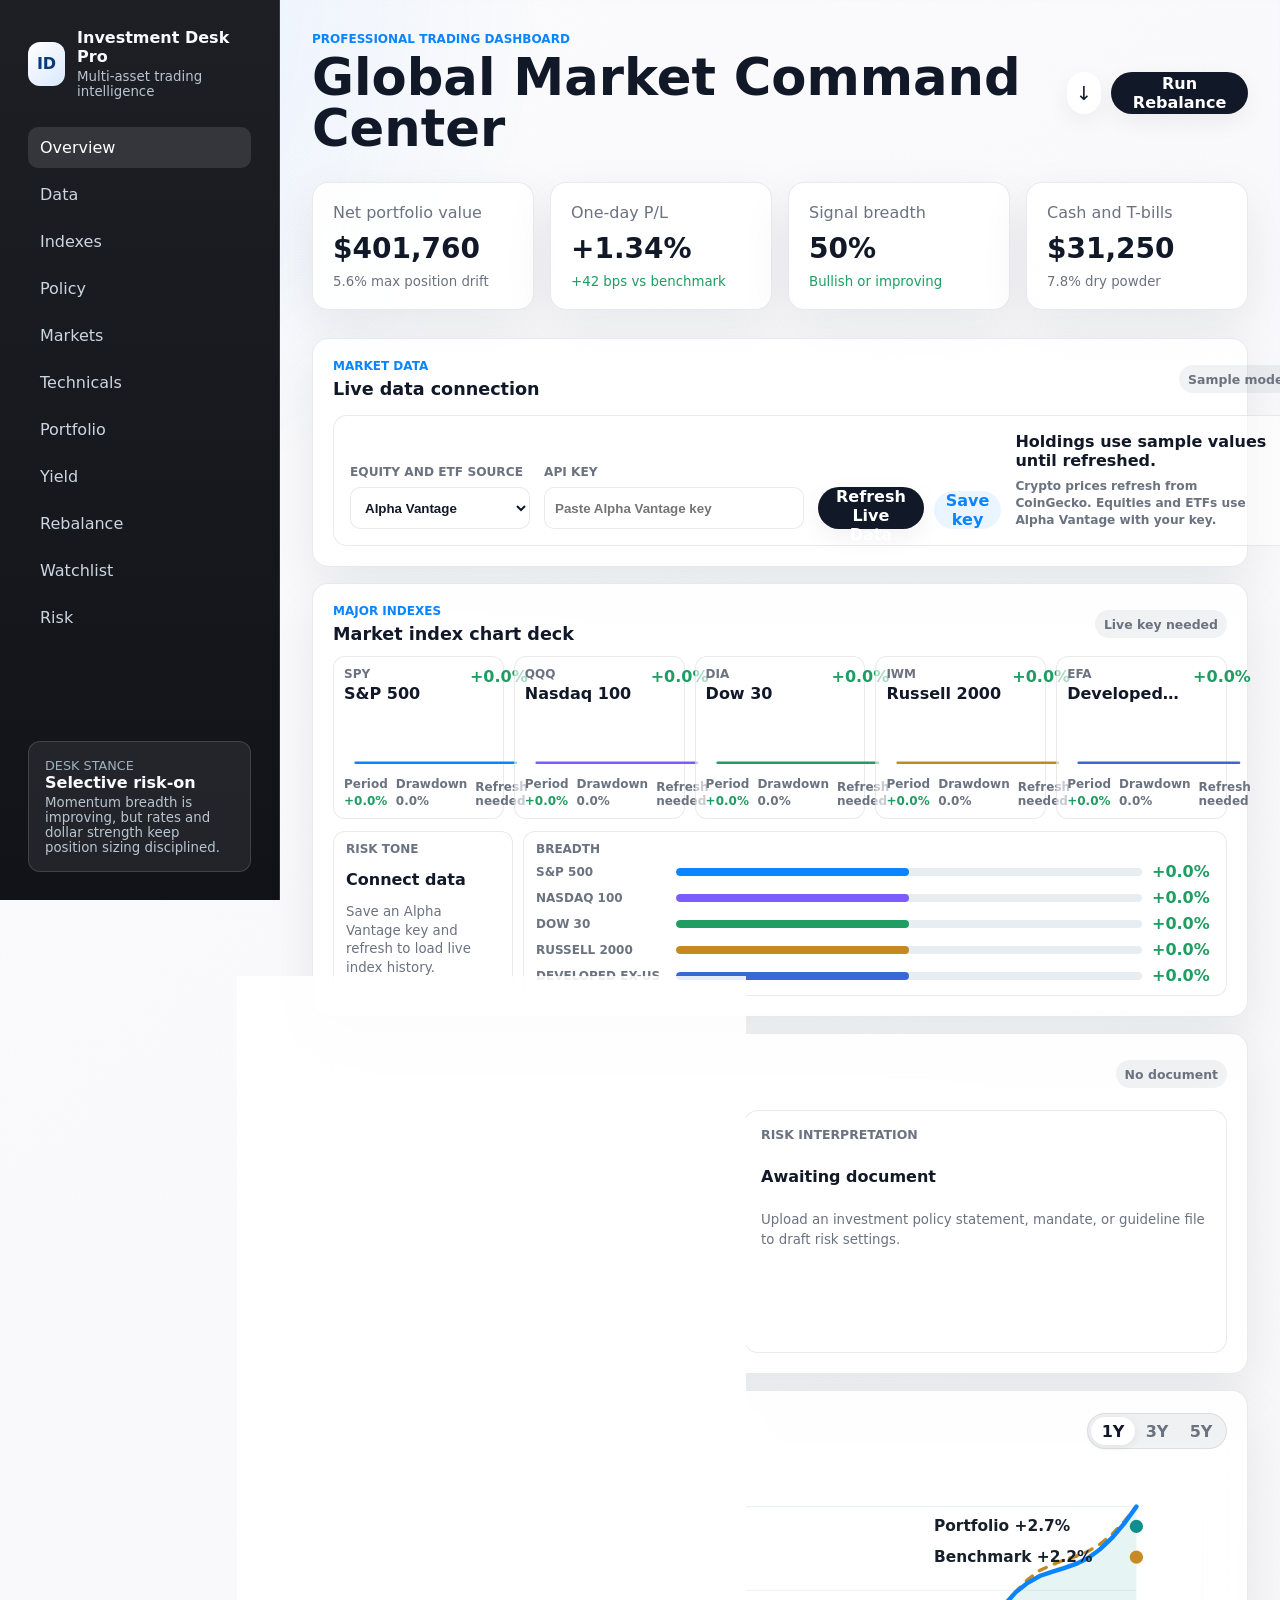
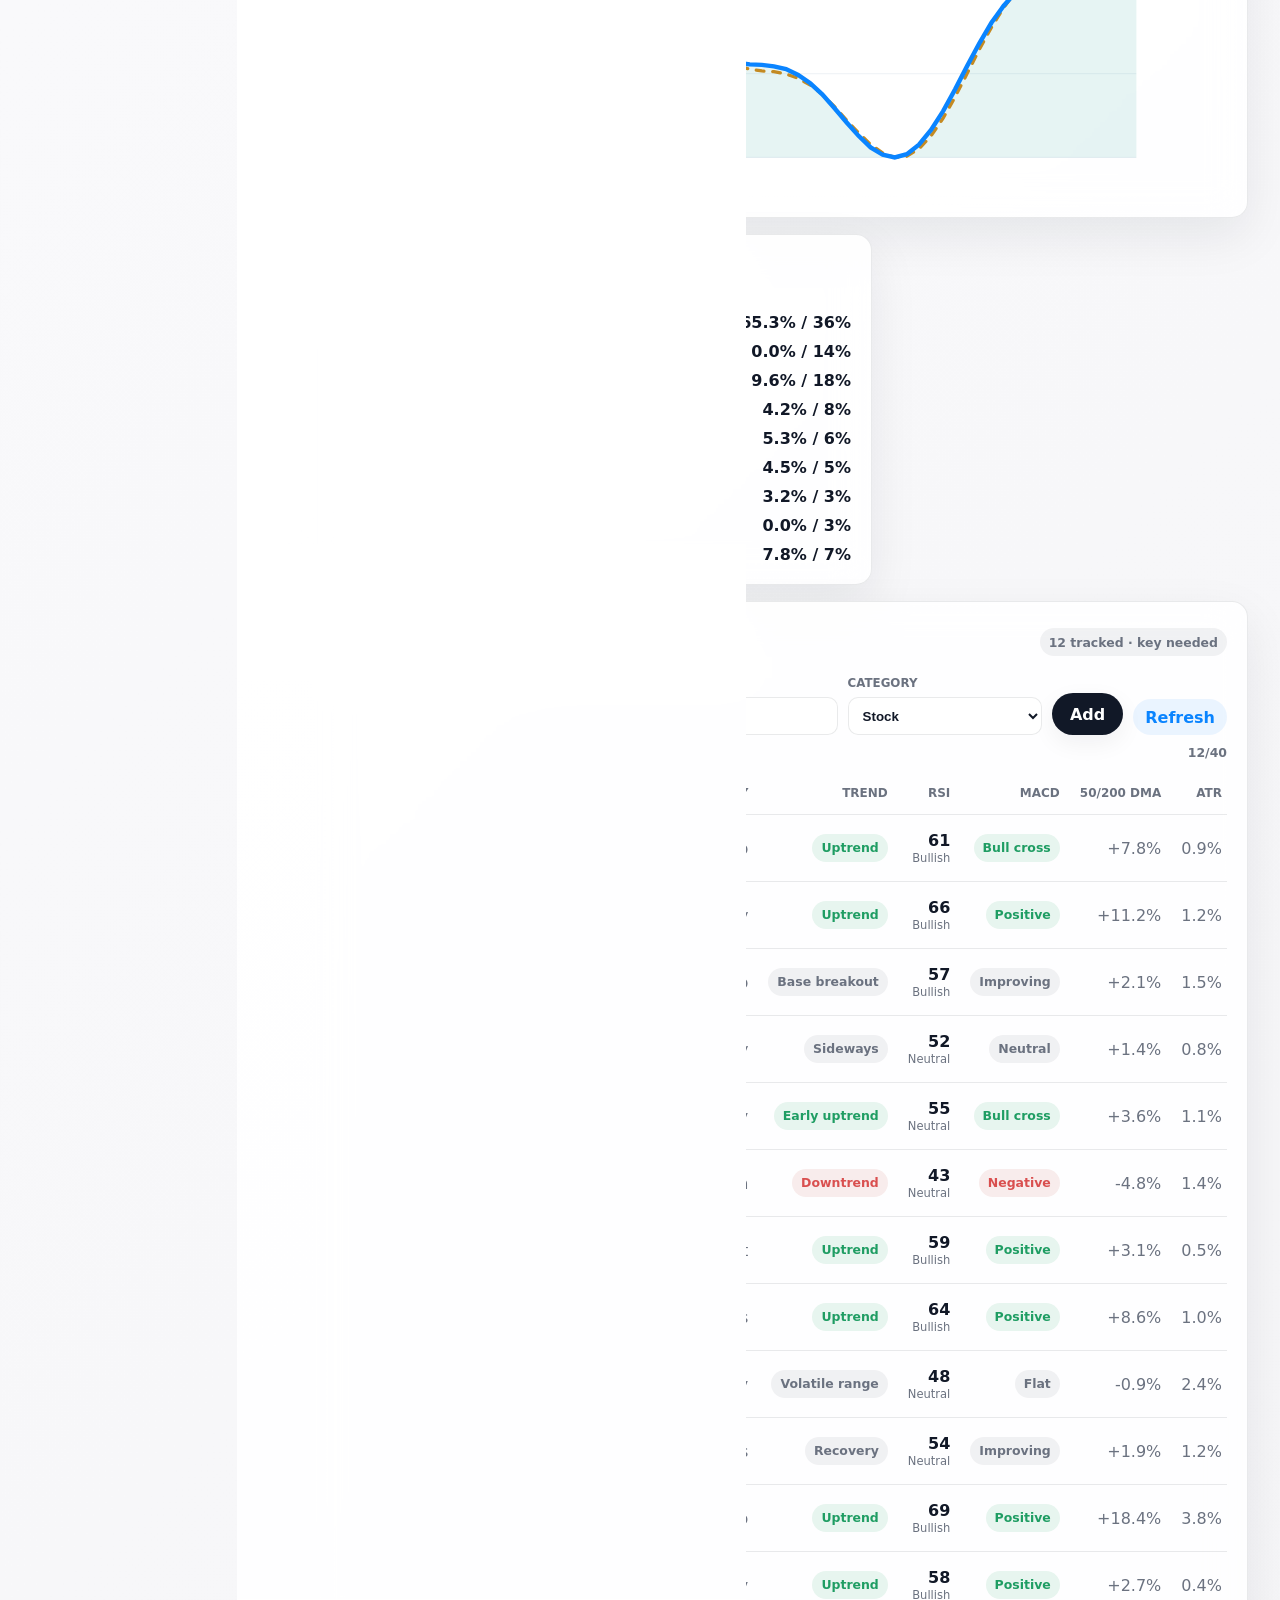
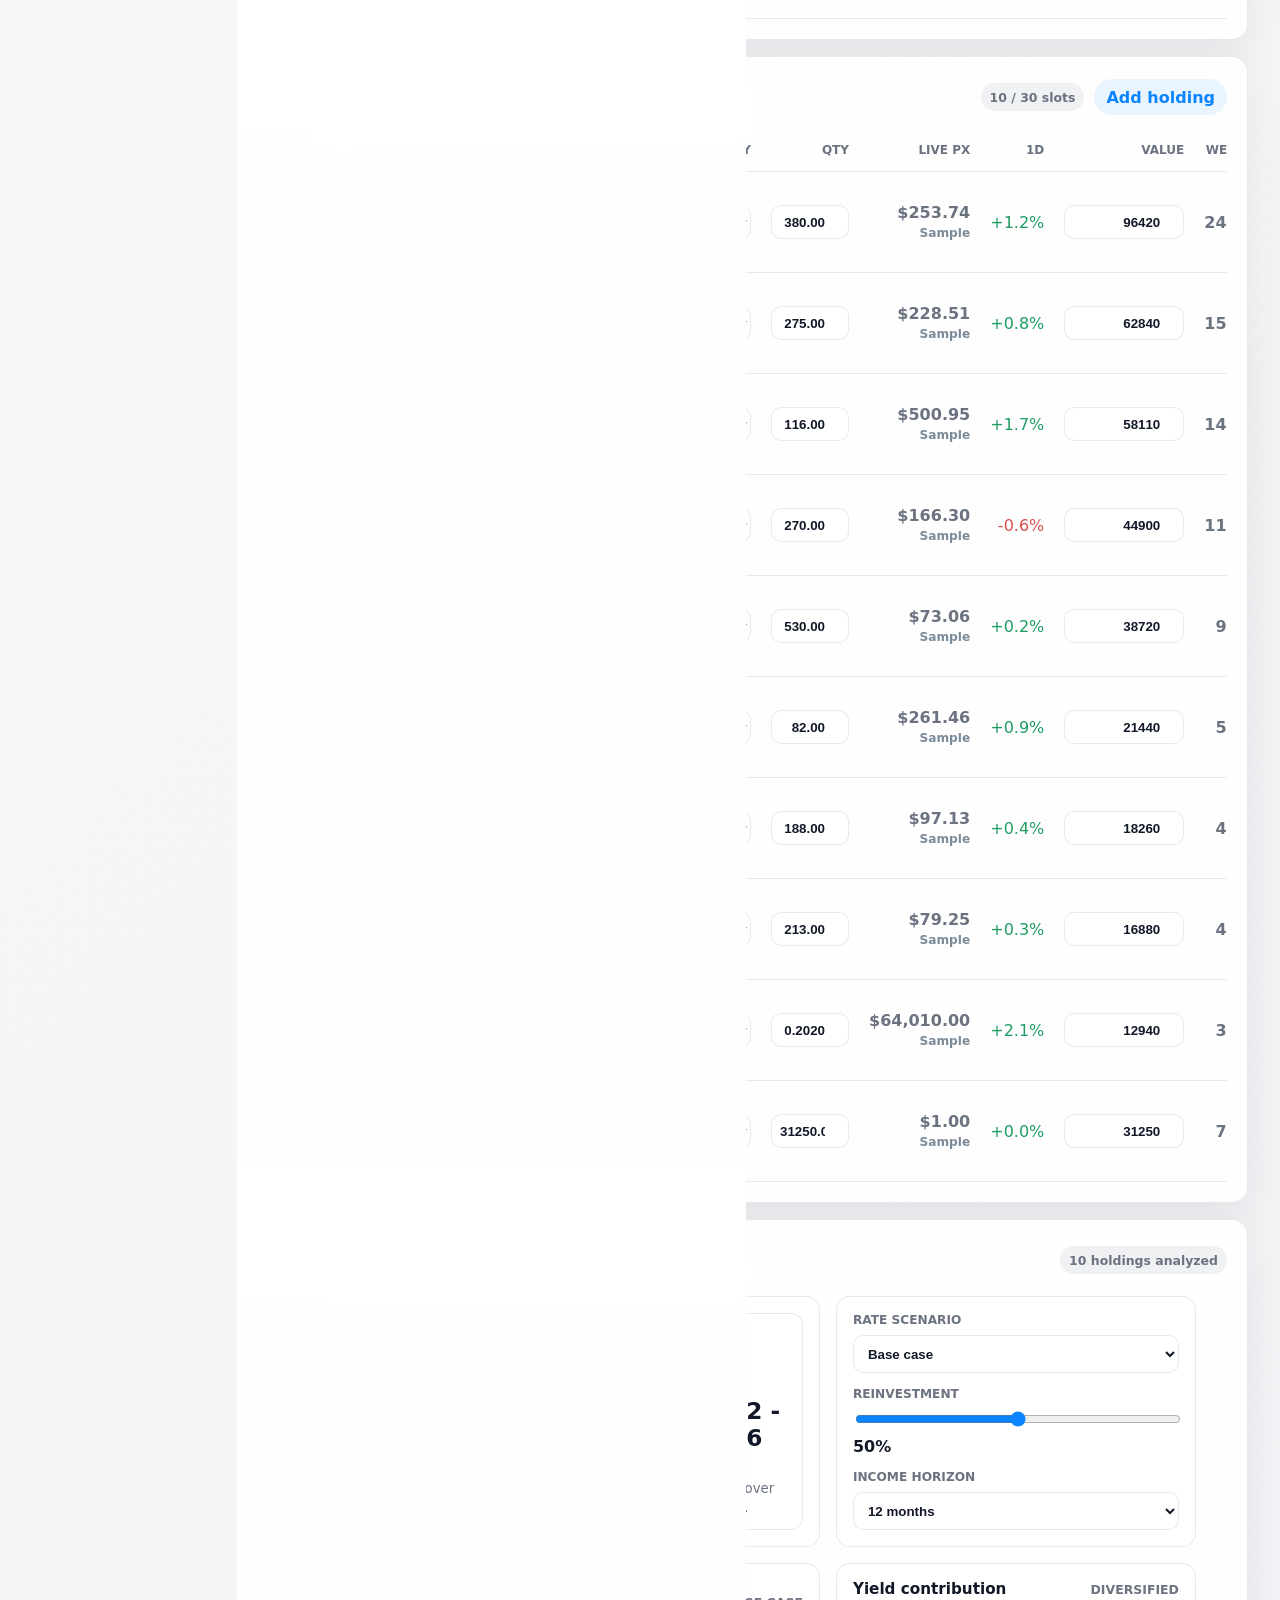
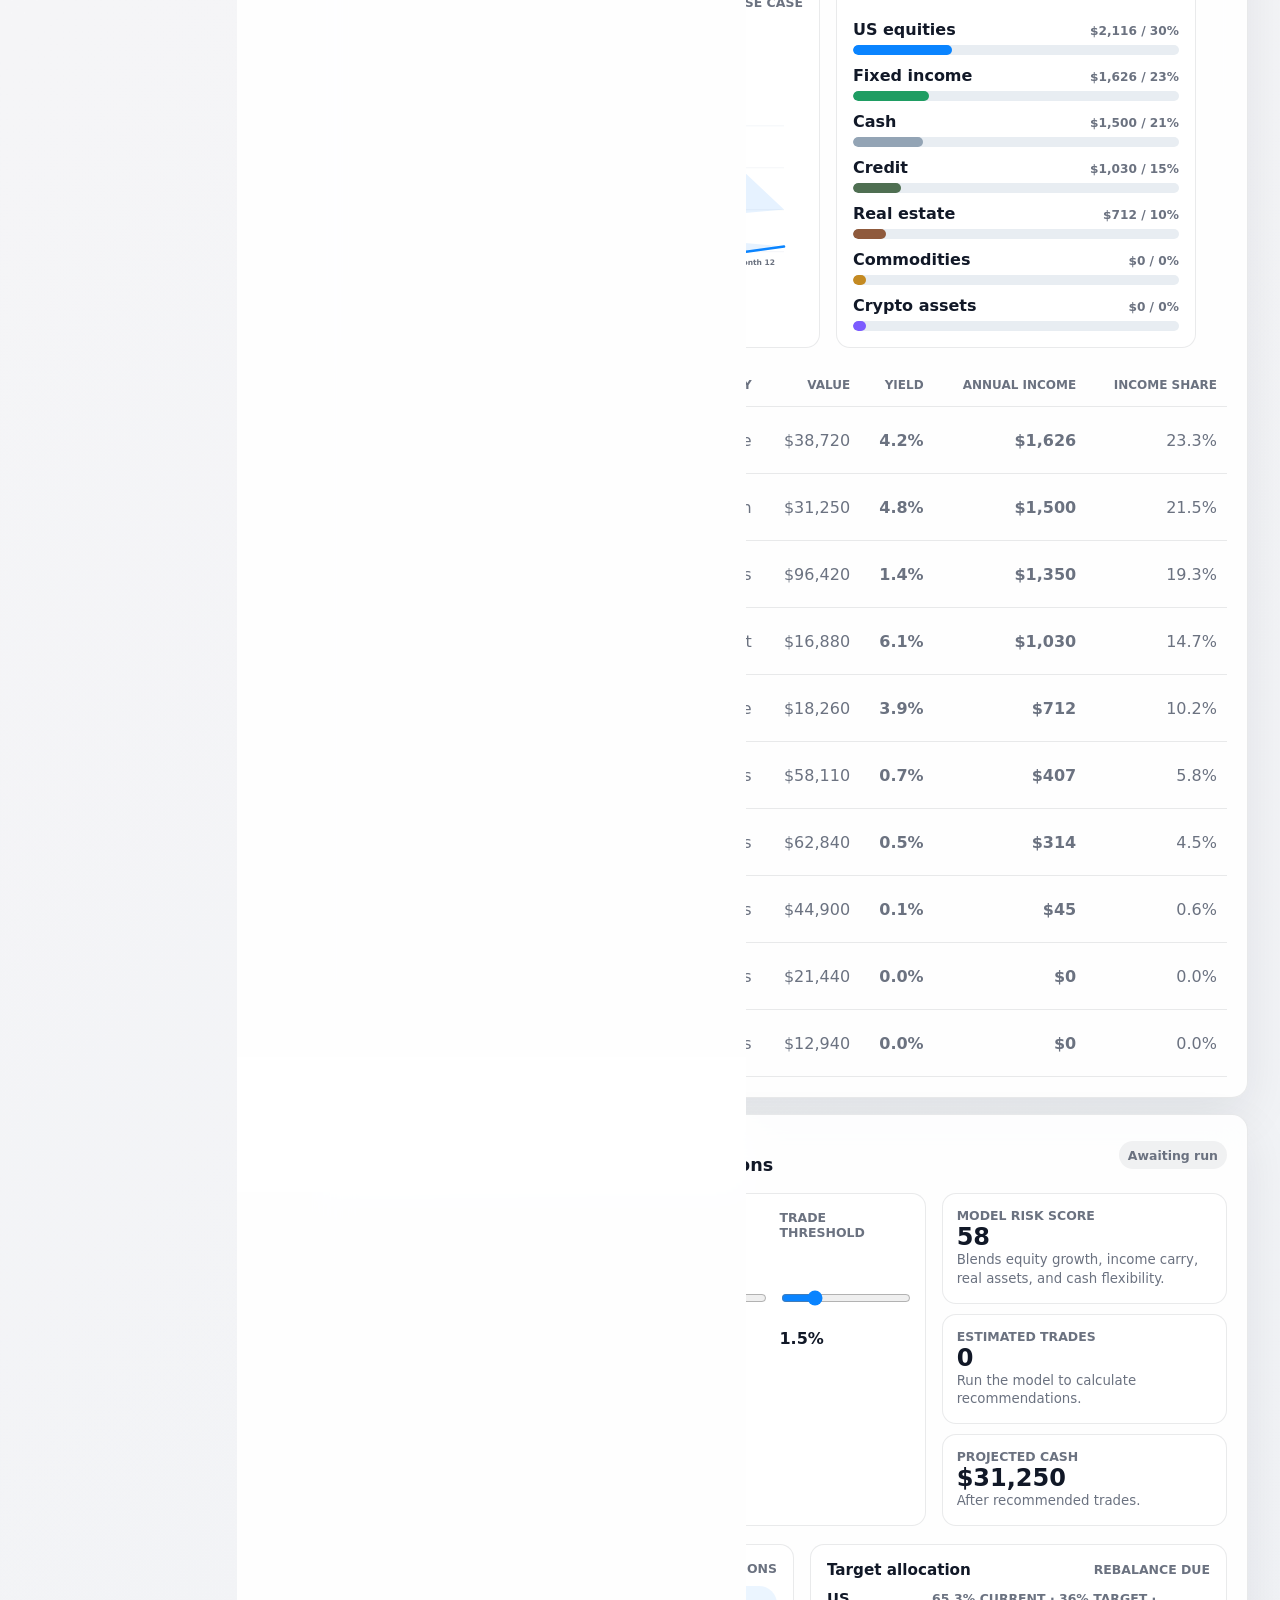
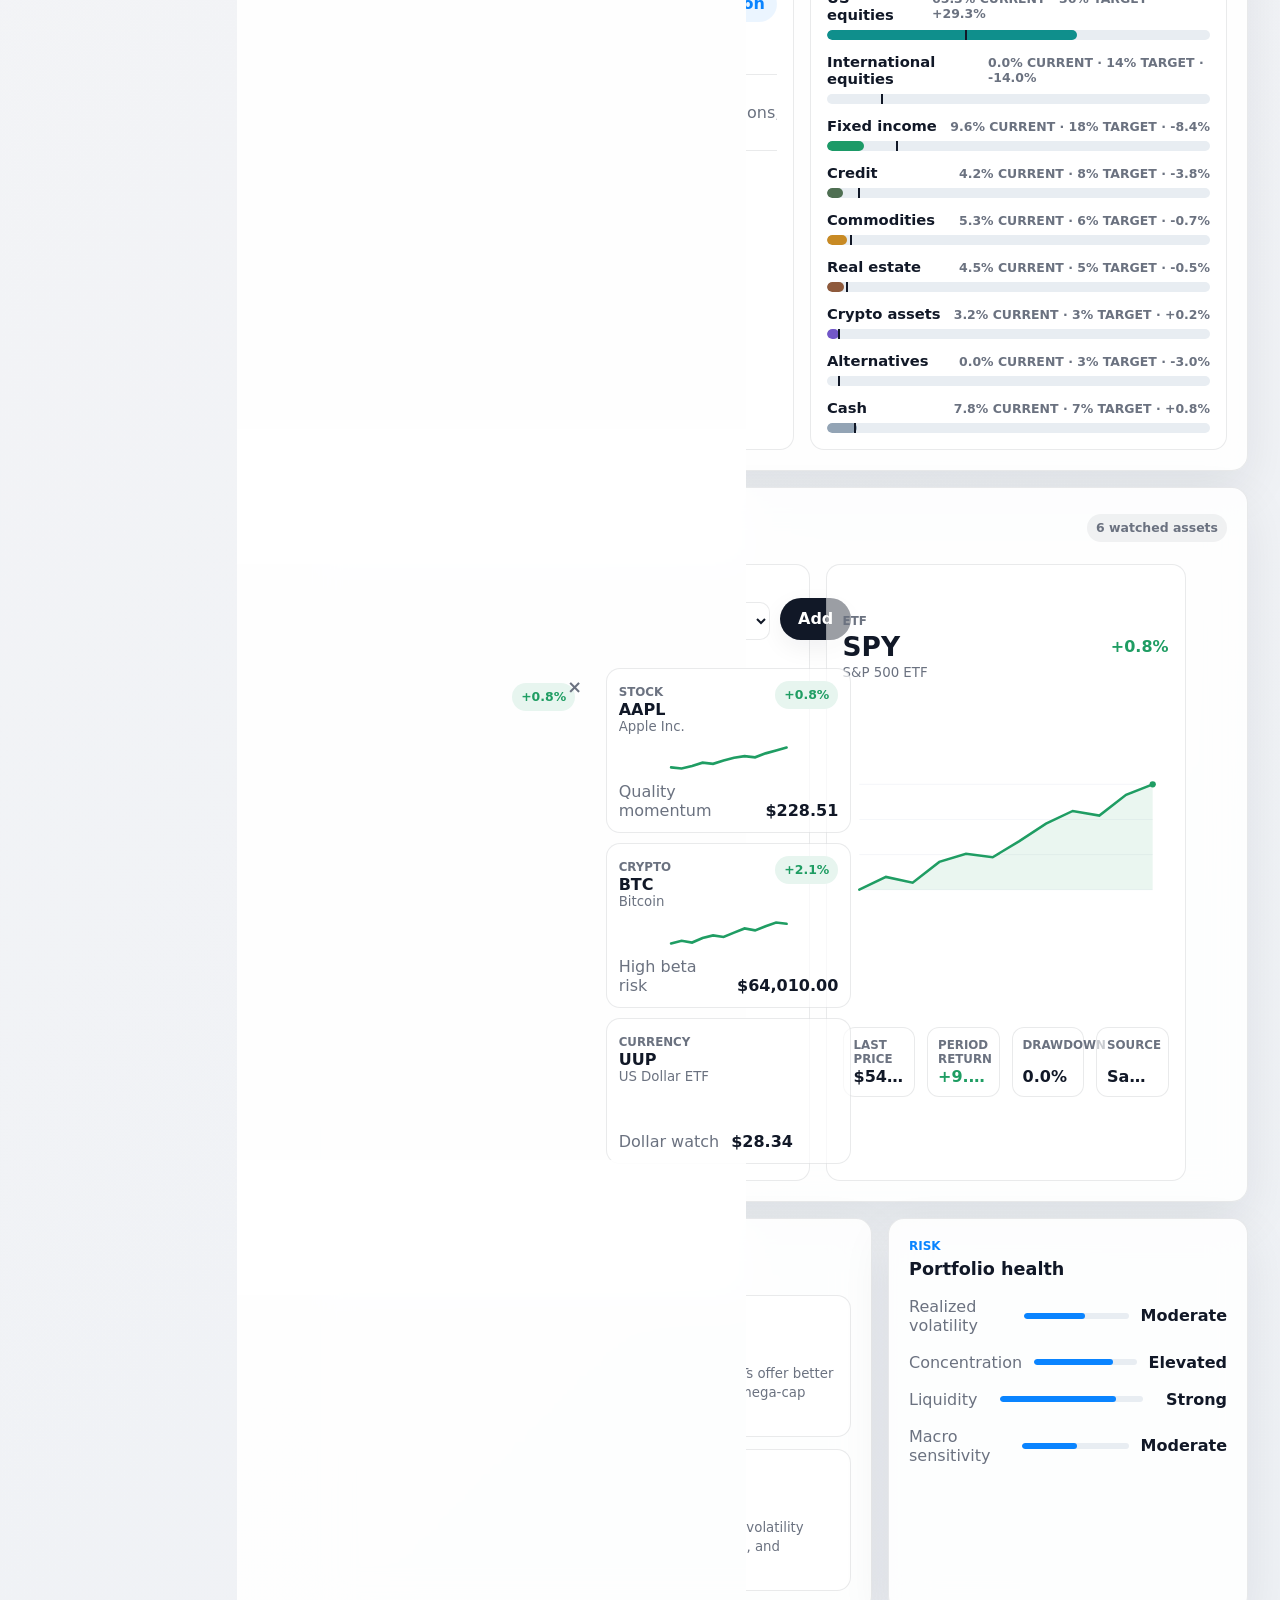
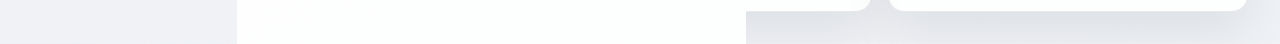
==== commit ee86526b: "Refresh technical matrix script cache" ====
--- a/index.html
+++ b/index.html
@@ -552,7 +552,7 @@
 
     <script src="script.js?v=watchlist-1"></script>
     <script src="policy.js?v=policy-ai-2"></script>
-    <script src="markets.js?v=performance-live-1"></script>
+    <script src="markets.js?v=technical-matrix-1"></script>
     <script src="watchlist.js?v=watchlist-1"></script>
     <script src="yield.js?v=yield-1"></script>
   </body>
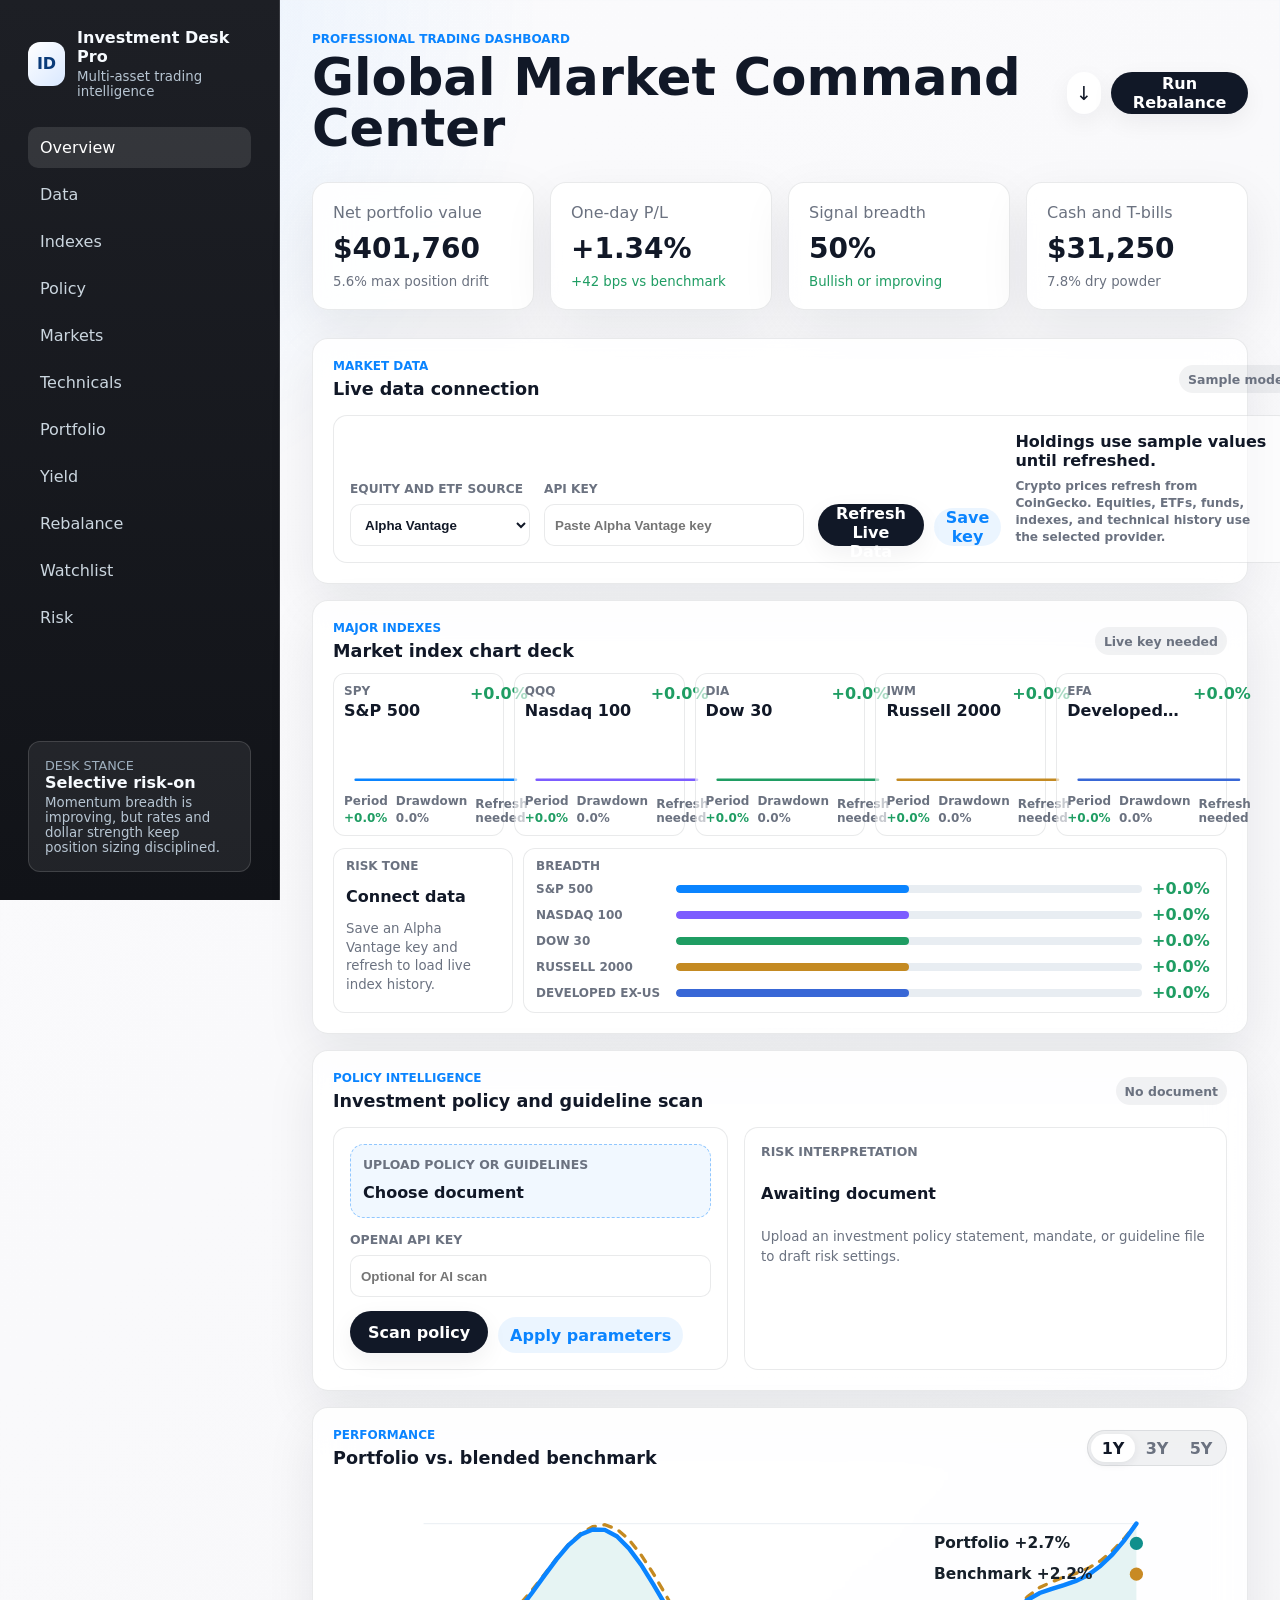
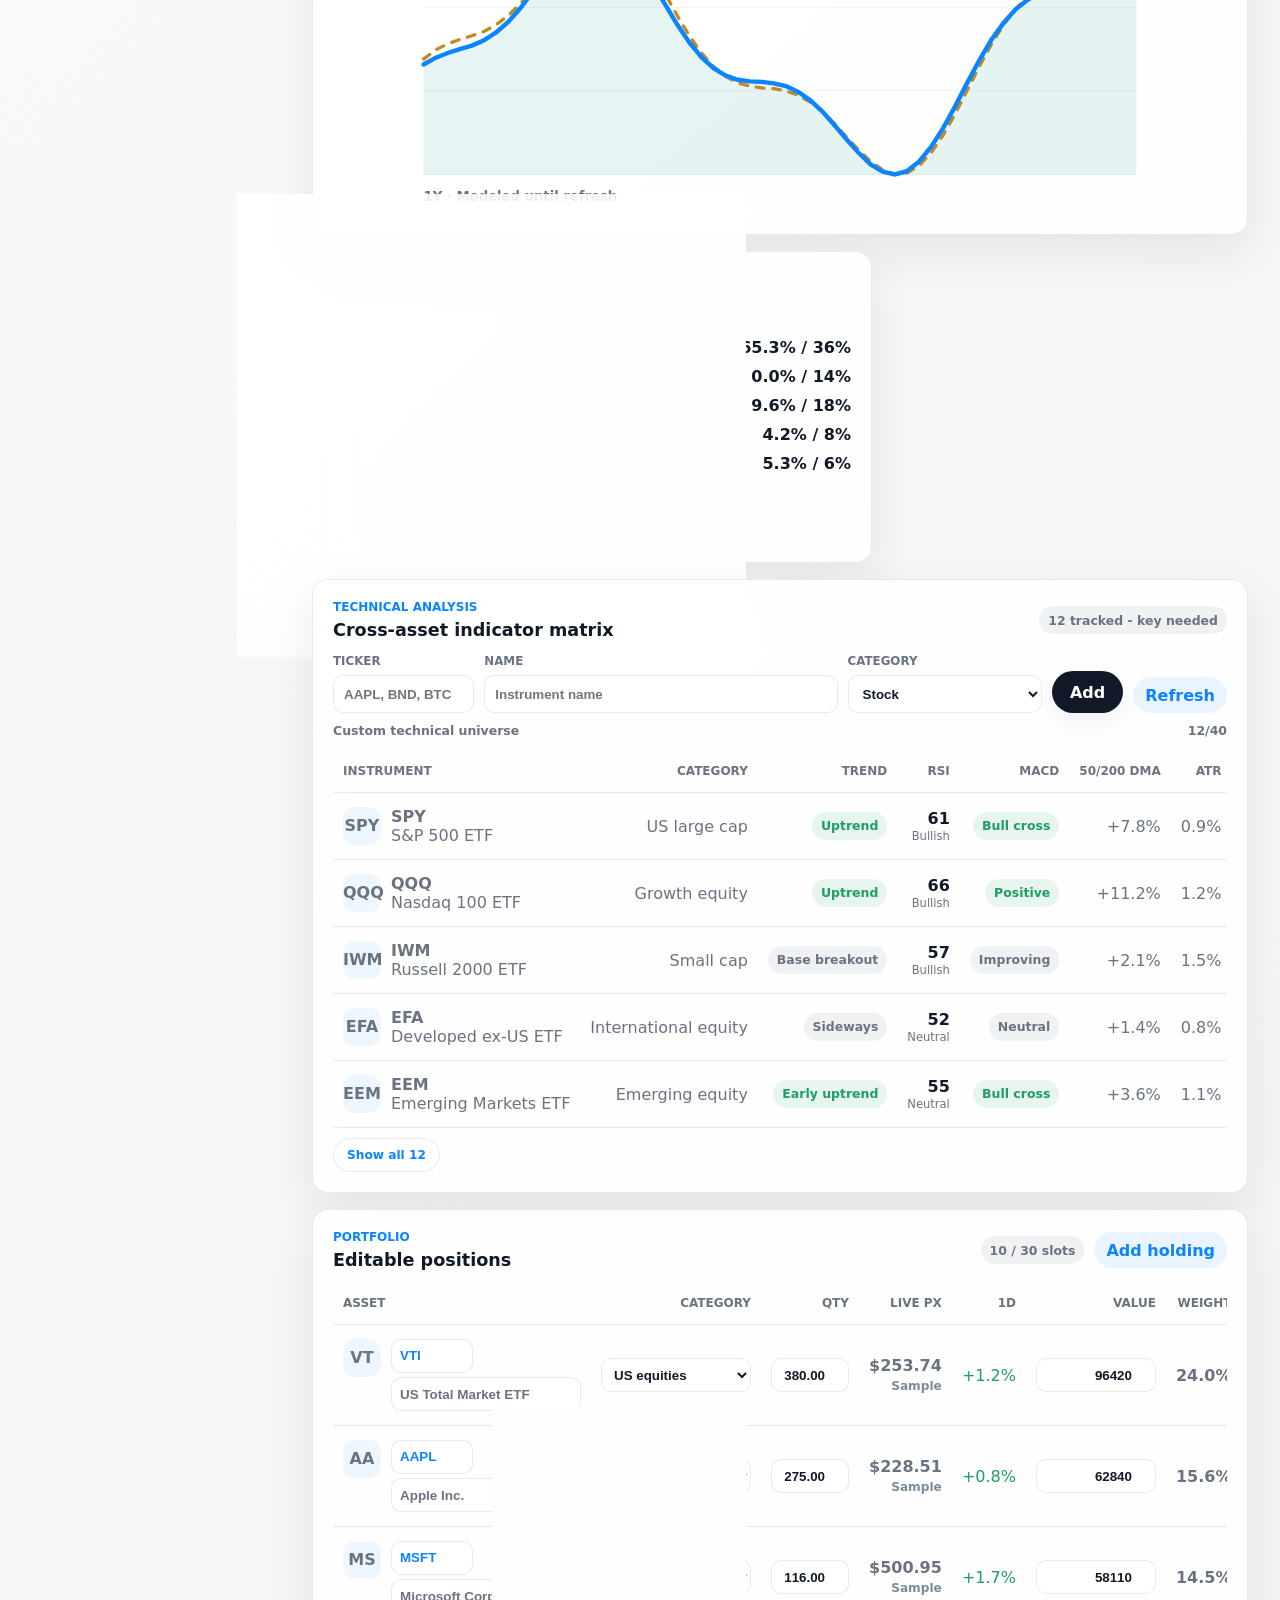
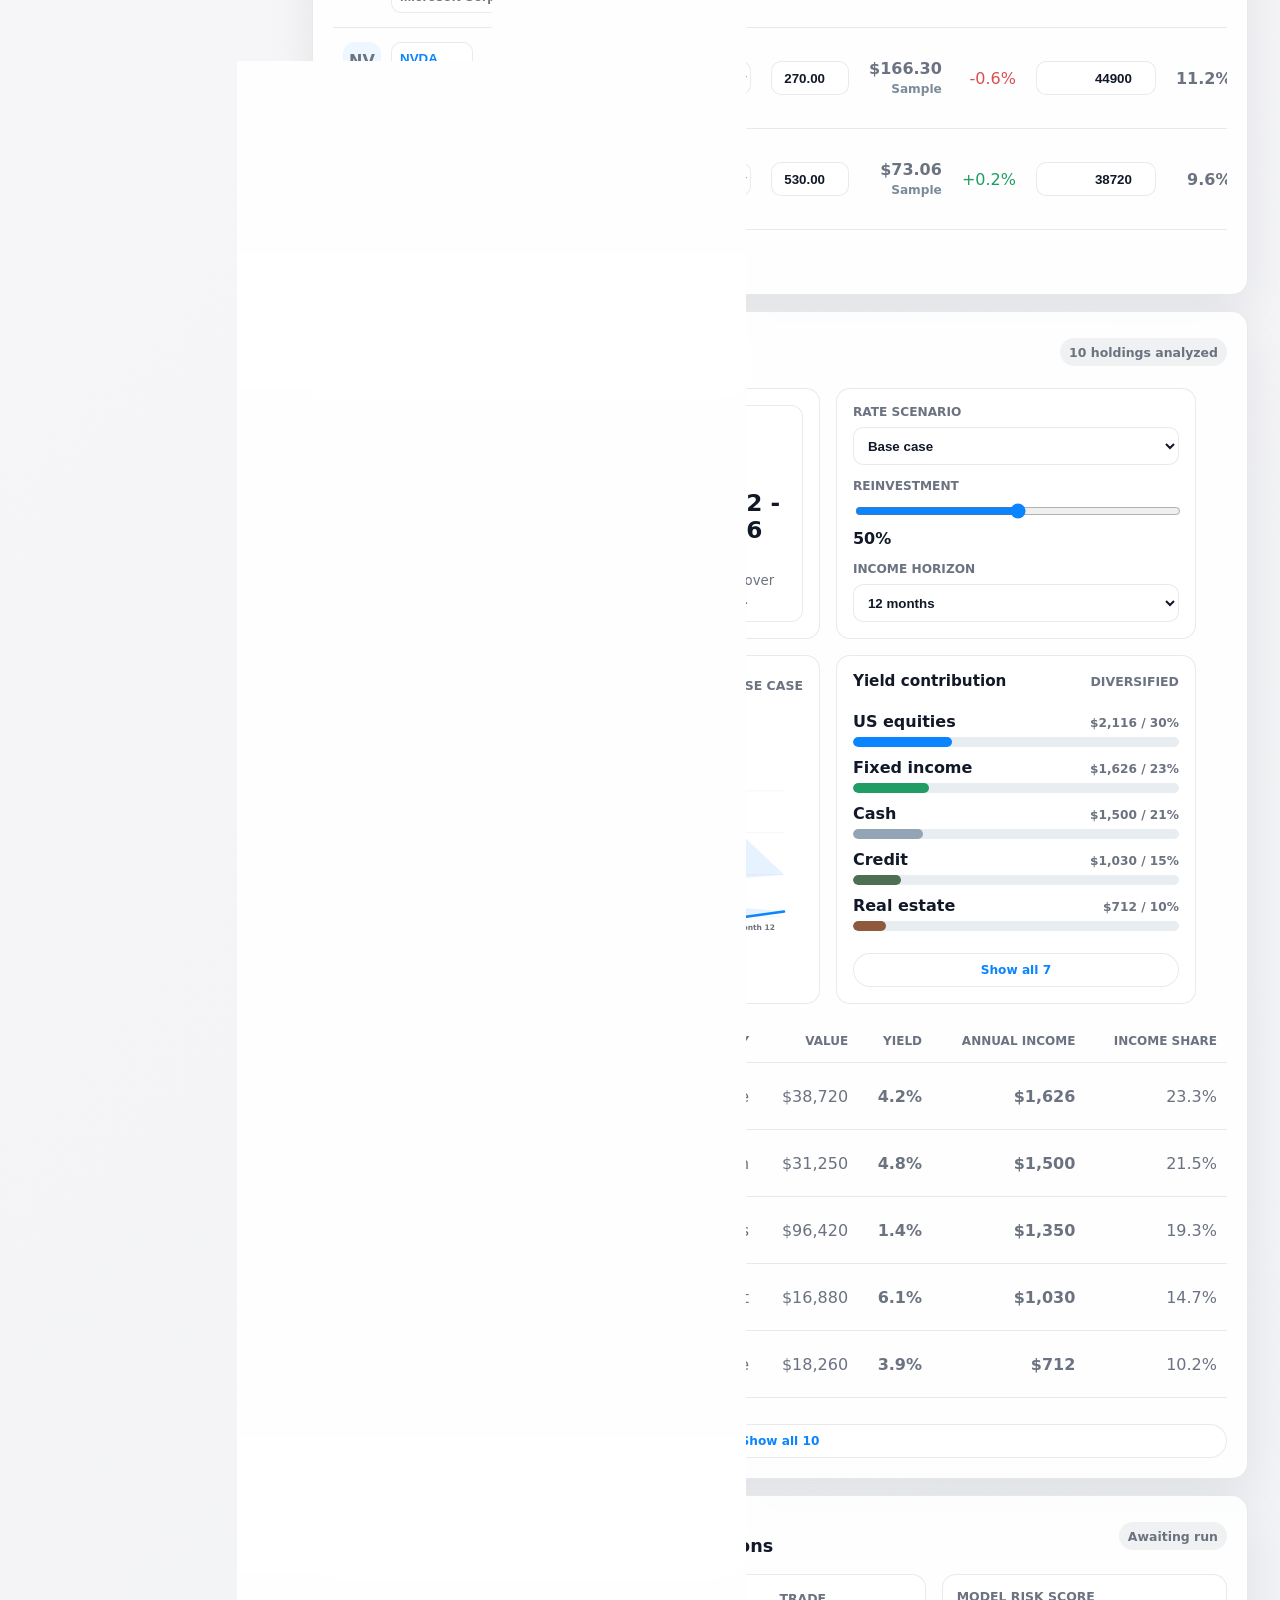
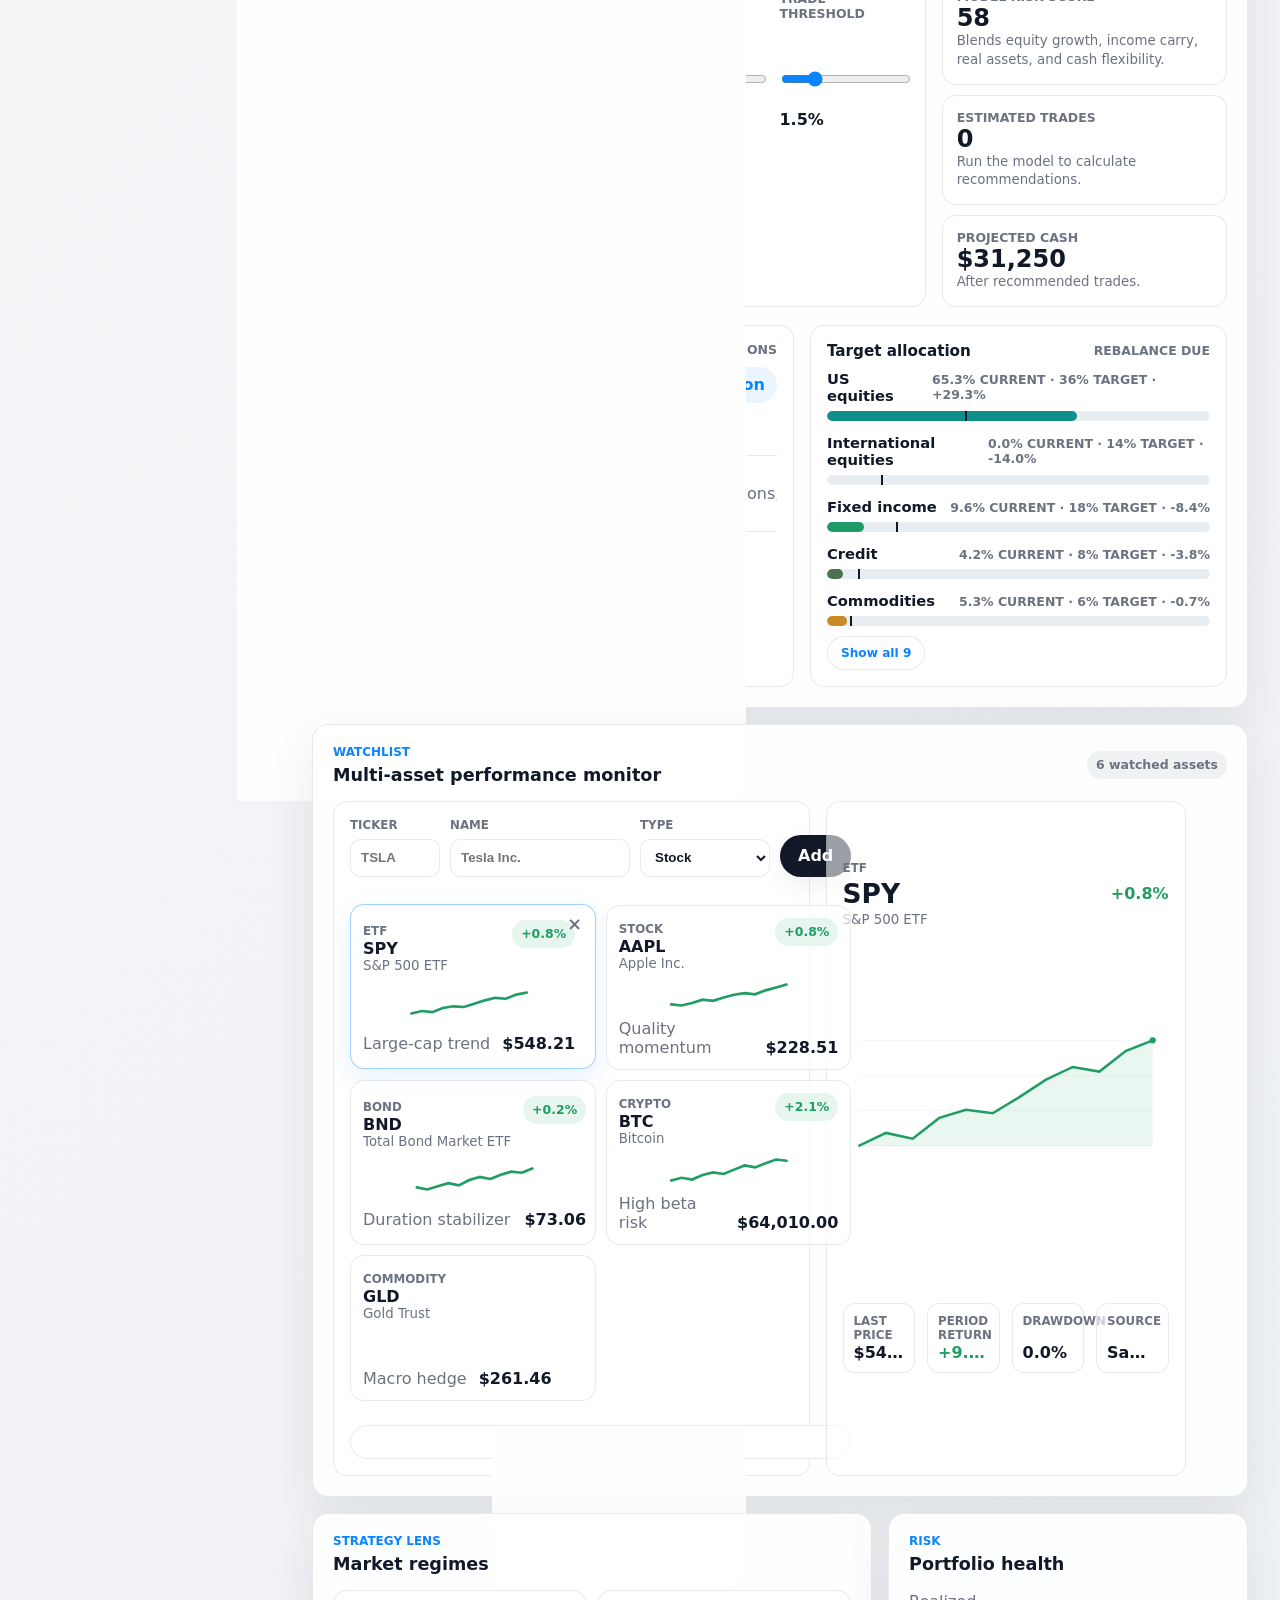
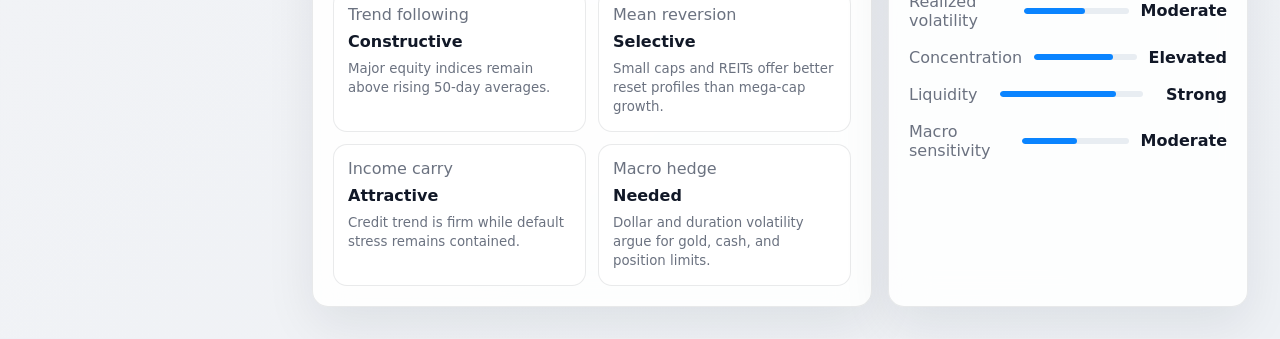
==== commit b102187d: "Load Finnhub provider enhancements" ====
--- a/index.html
+++ b/index.html
@@ -89,11 +89,12 @@
               <span>Equity and ETF source</span>
               <select id="marketDataProvider">
                 <option value="alphaVantage">Alpha Vantage</option>
+                <option value="finnhub">Finnhub (free)</option>
               </select>
             </label>
             <label>
               <span>API key</span>
-              <input id="marketDataKey" type="password" placeholder="Paste Alpha Vantage key" autocomplete="off" />
+              <input id="marketDataKey" type="password" placeholder="Paste provider API key" autocomplete="off" />
             </label>
             <div class="control-actions">
               <button class="primary-button" id="refreshMarketData">Refresh Live Data</button>
@@ -101,7 +102,7 @@
             </div>
             <div class="source-note">
               <strong id="marketDataSource">Holdings use sample values until refreshed.</strong>
-              <small id="marketDataDetail">Crypto prices refresh from CoinGecko. Equities and ETFs use Alpha Vantage with your key.</small>
+              <small id="marketDataDetail">Crypto prices refresh from CoinGecko. Equities, ETFs, funds, indexes, and technicals use your selected provider.</small>
             </div>
           </div>
         </article>
@@ -555,5 +556,6 @@
     <script src="markets.js?v=technical-matrix-1"></script>
     <script src="watchlist.js?v=watchlist-1"></script>
     <script src="yield.js?v=yield-1"></script>
+    <script src="enhancements.js?v=finnhub-expand-1"></script>
   </body>
 </html>
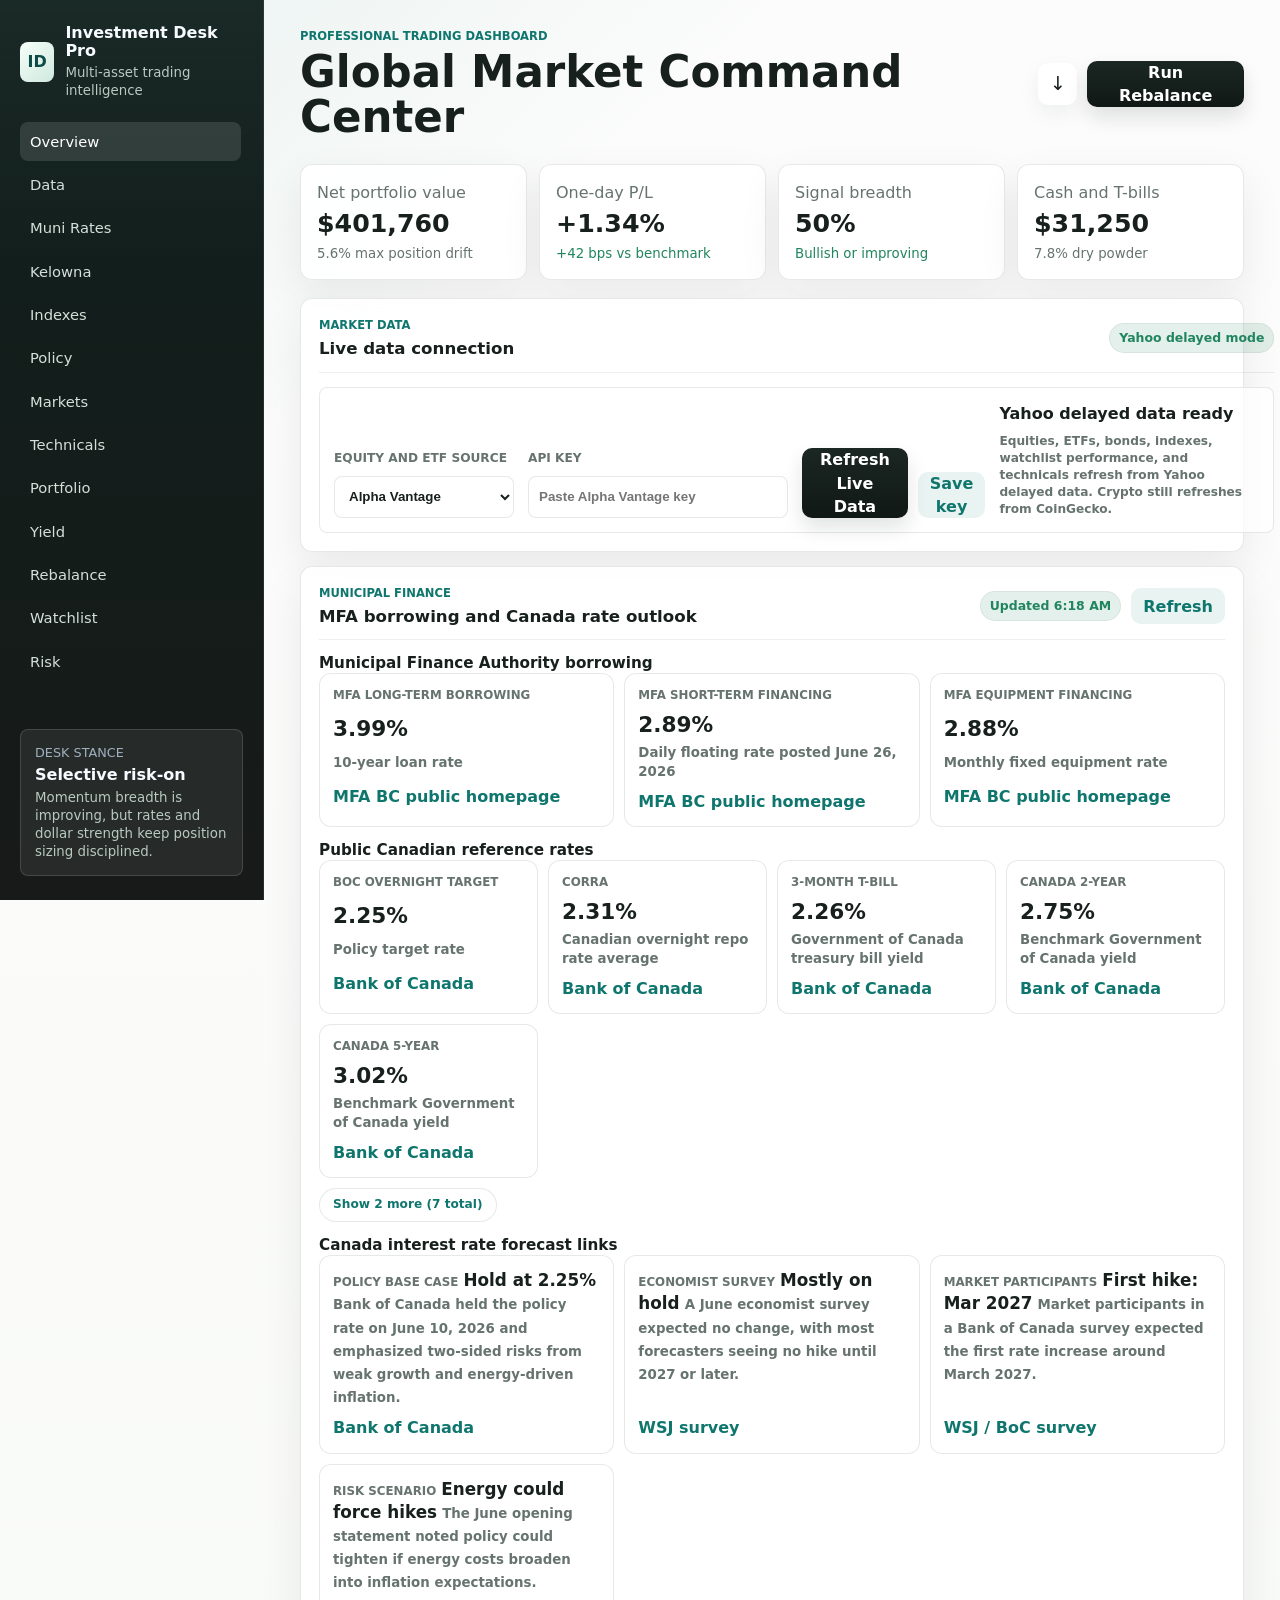
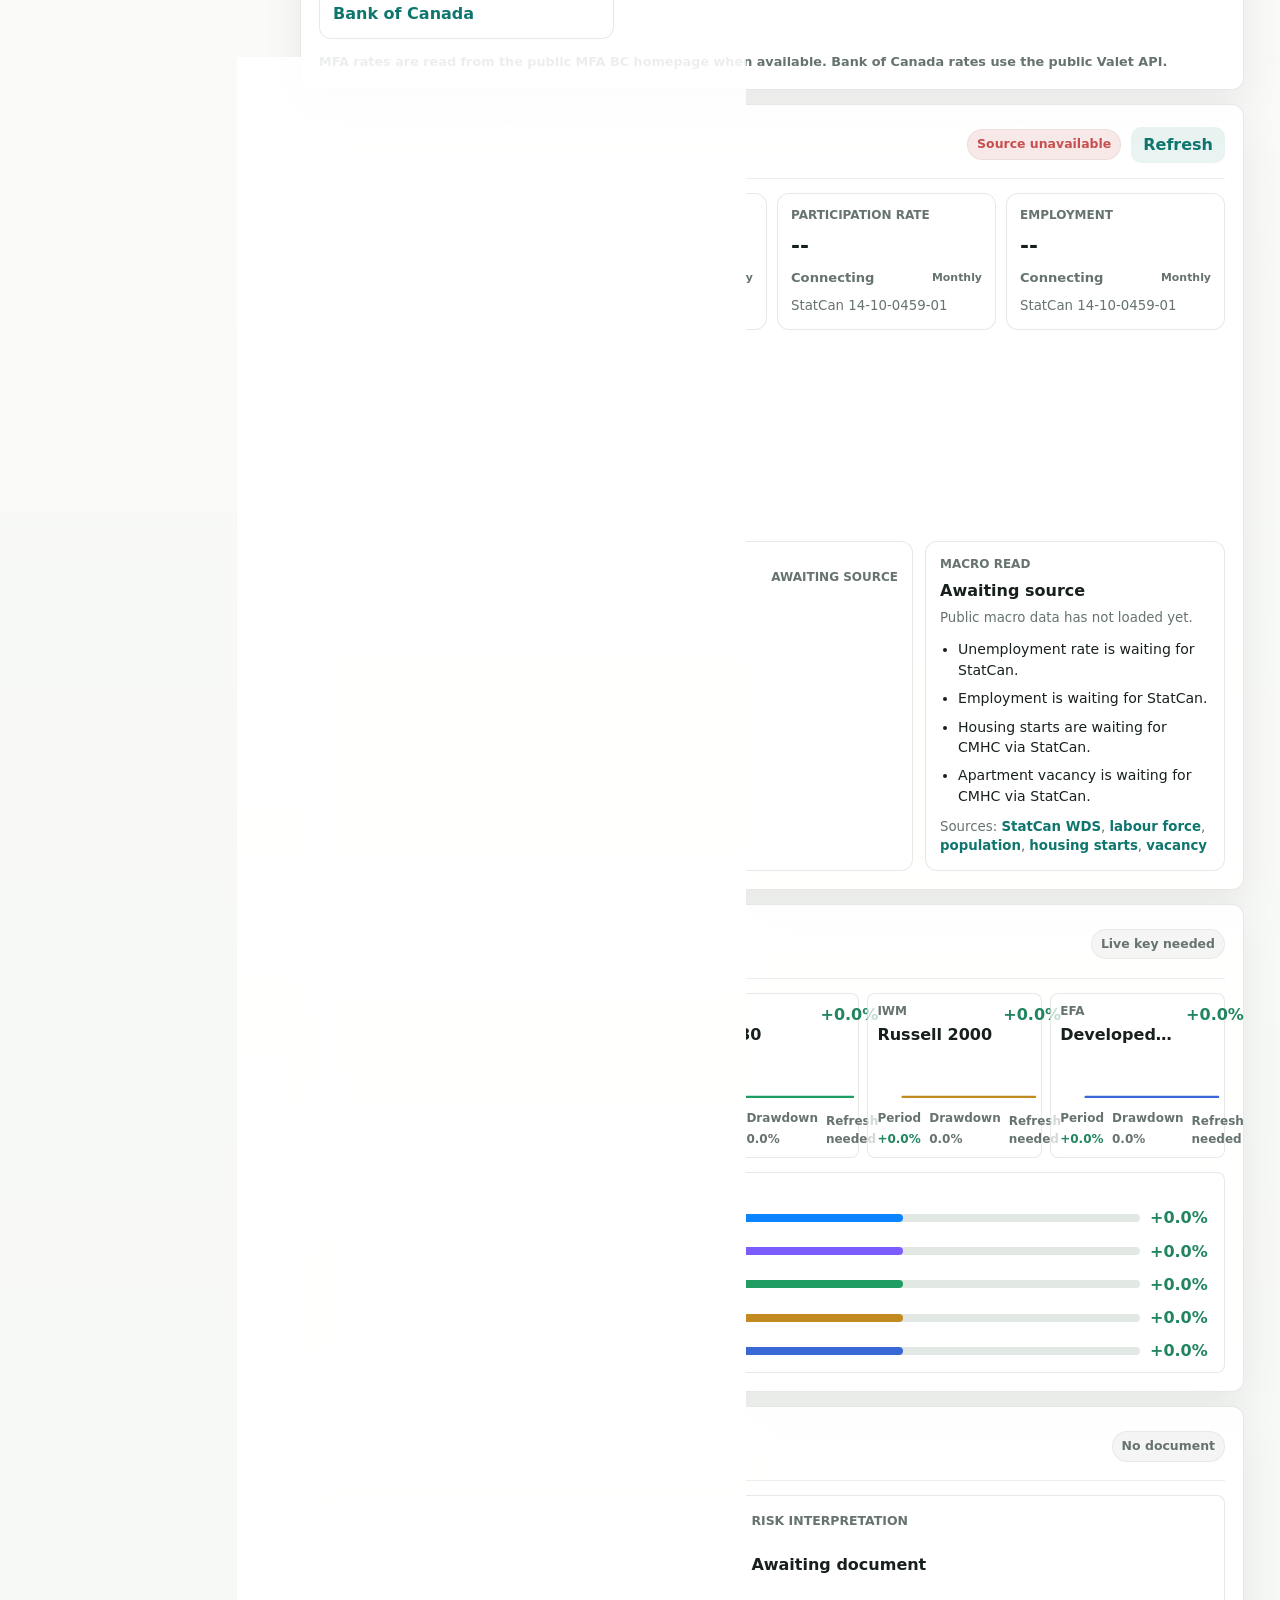
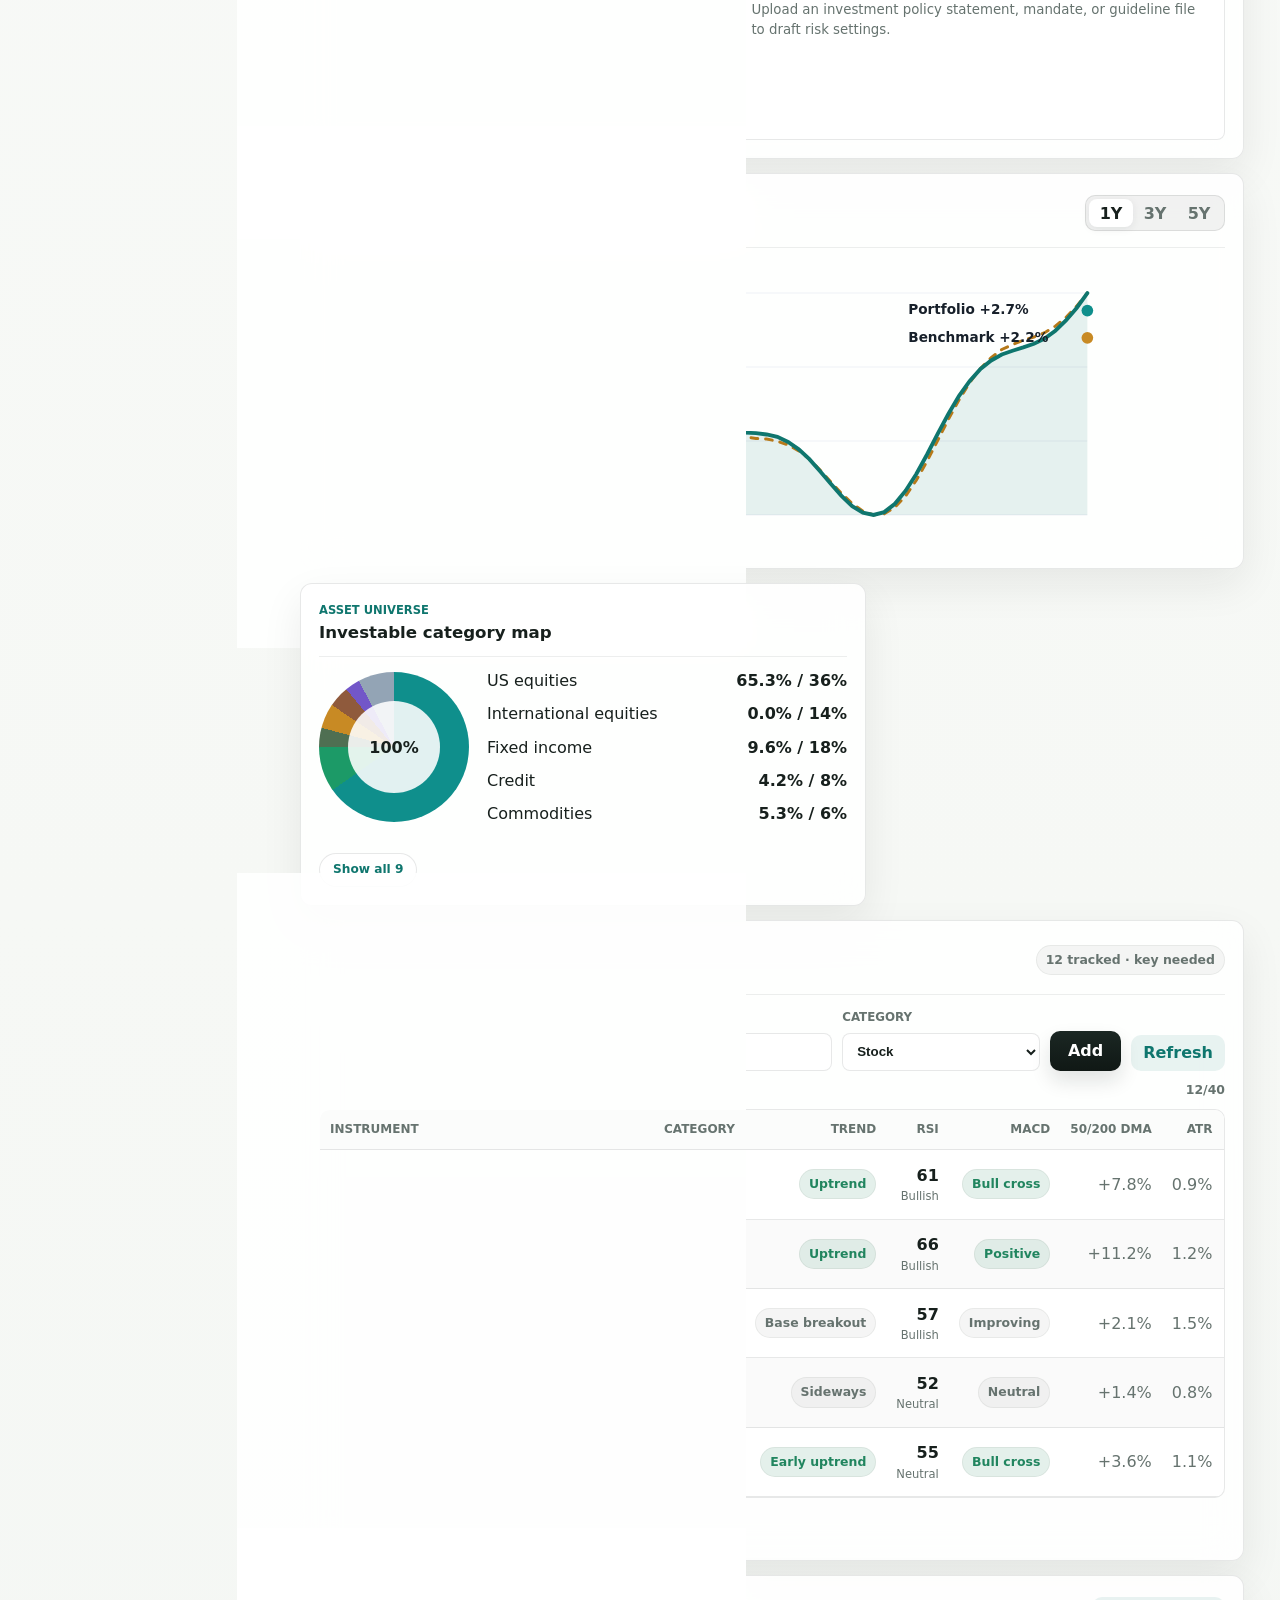
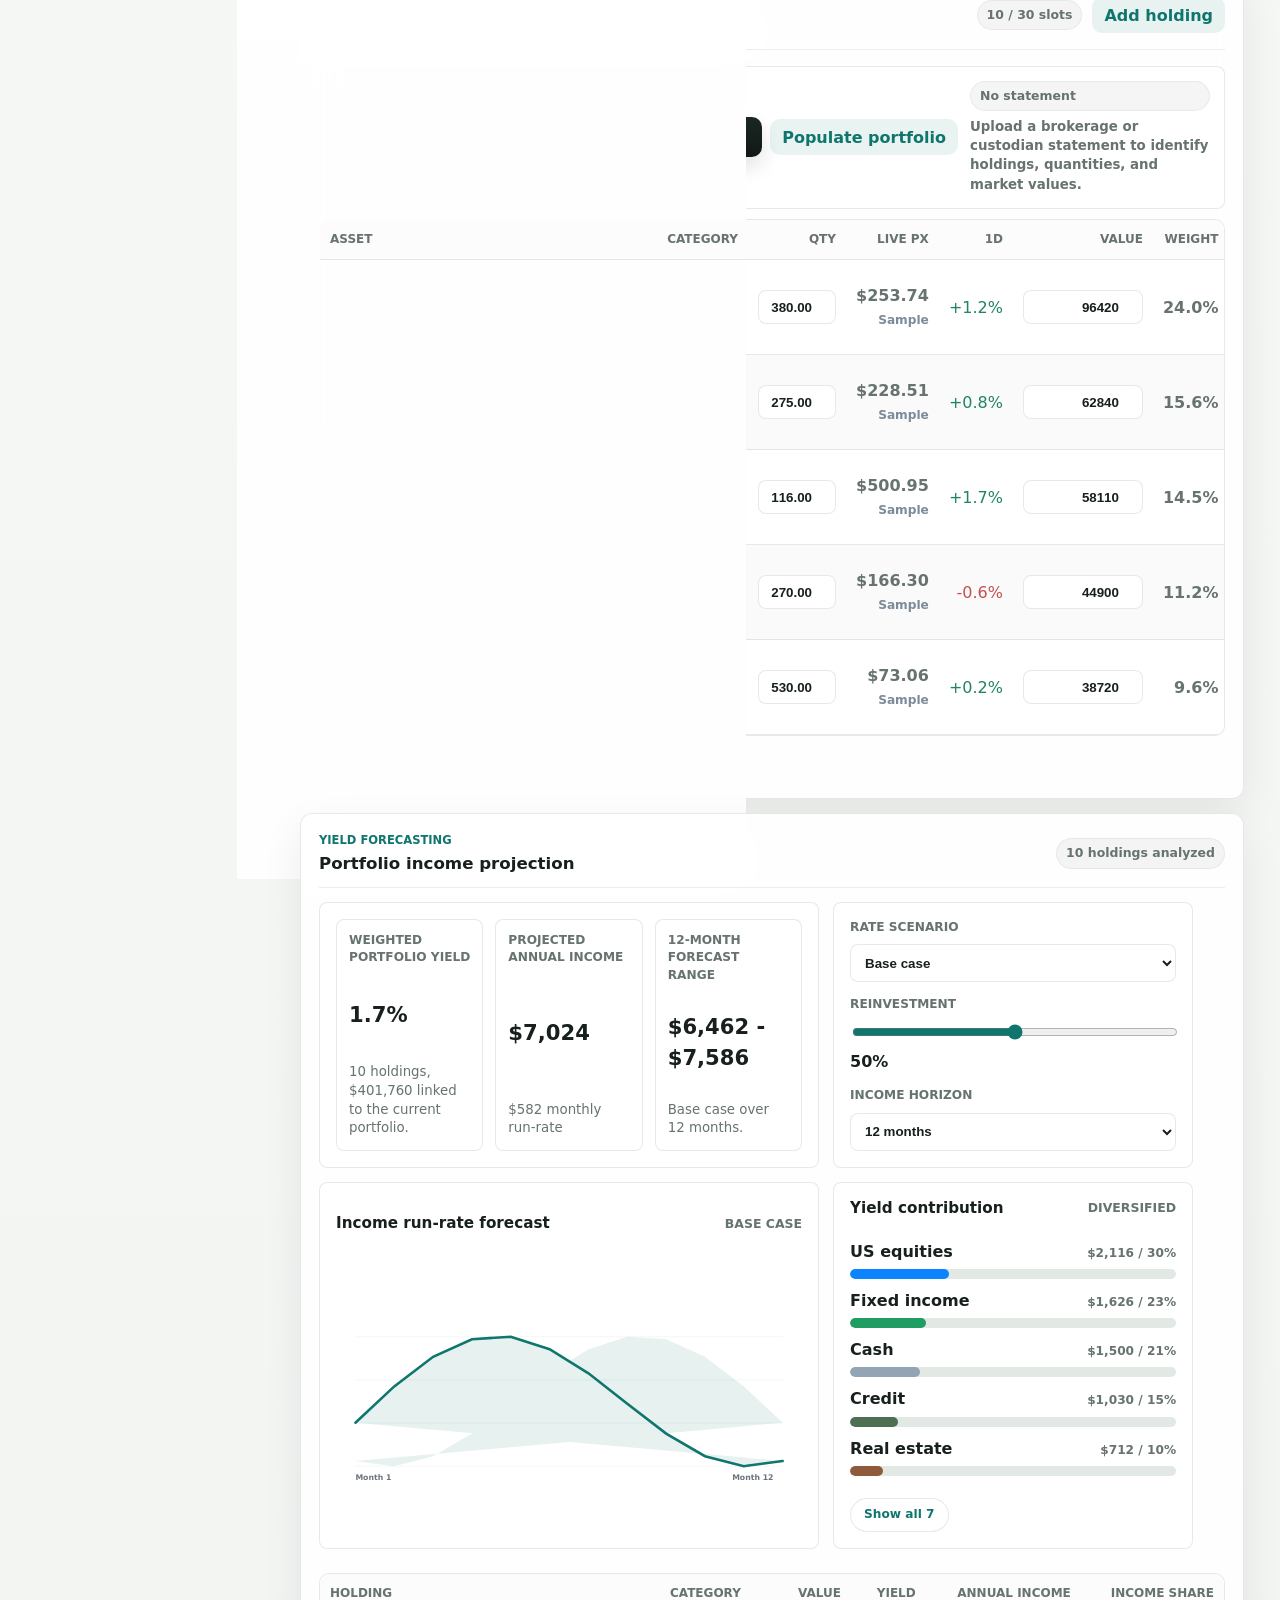
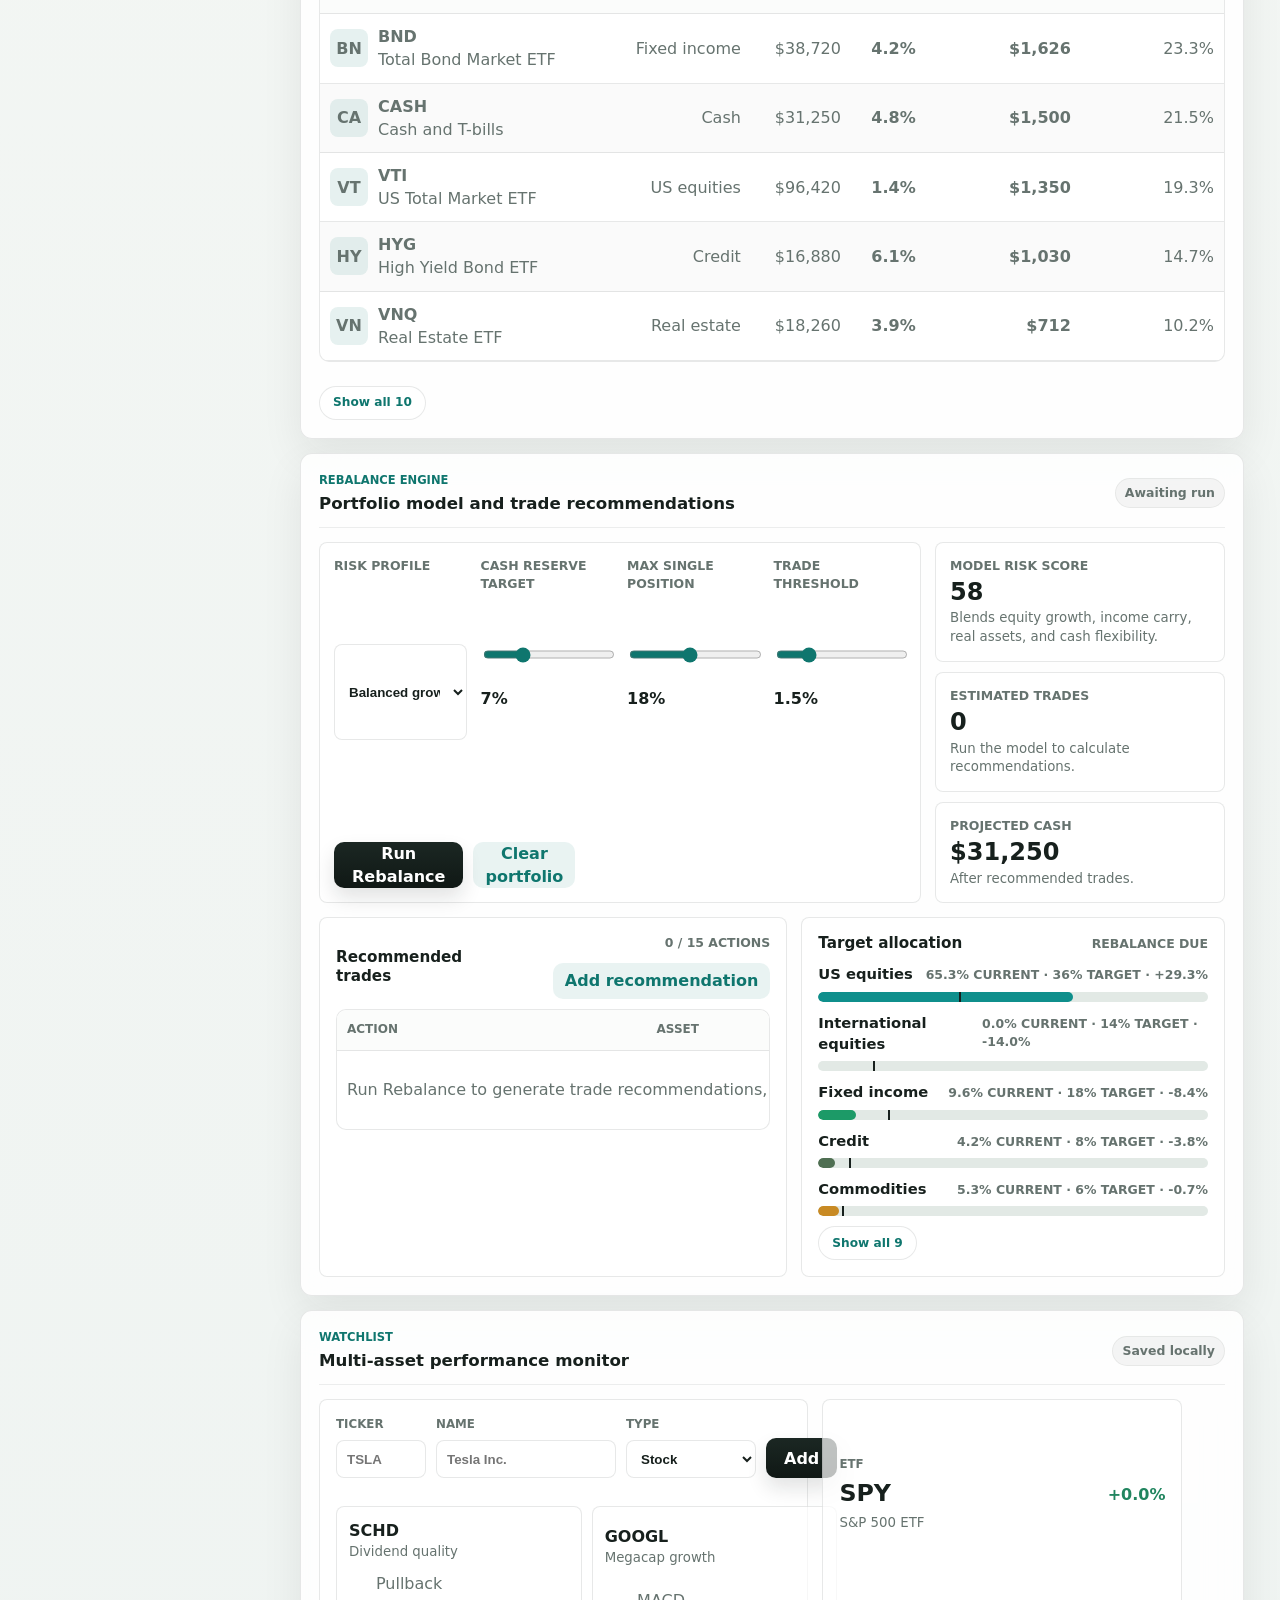
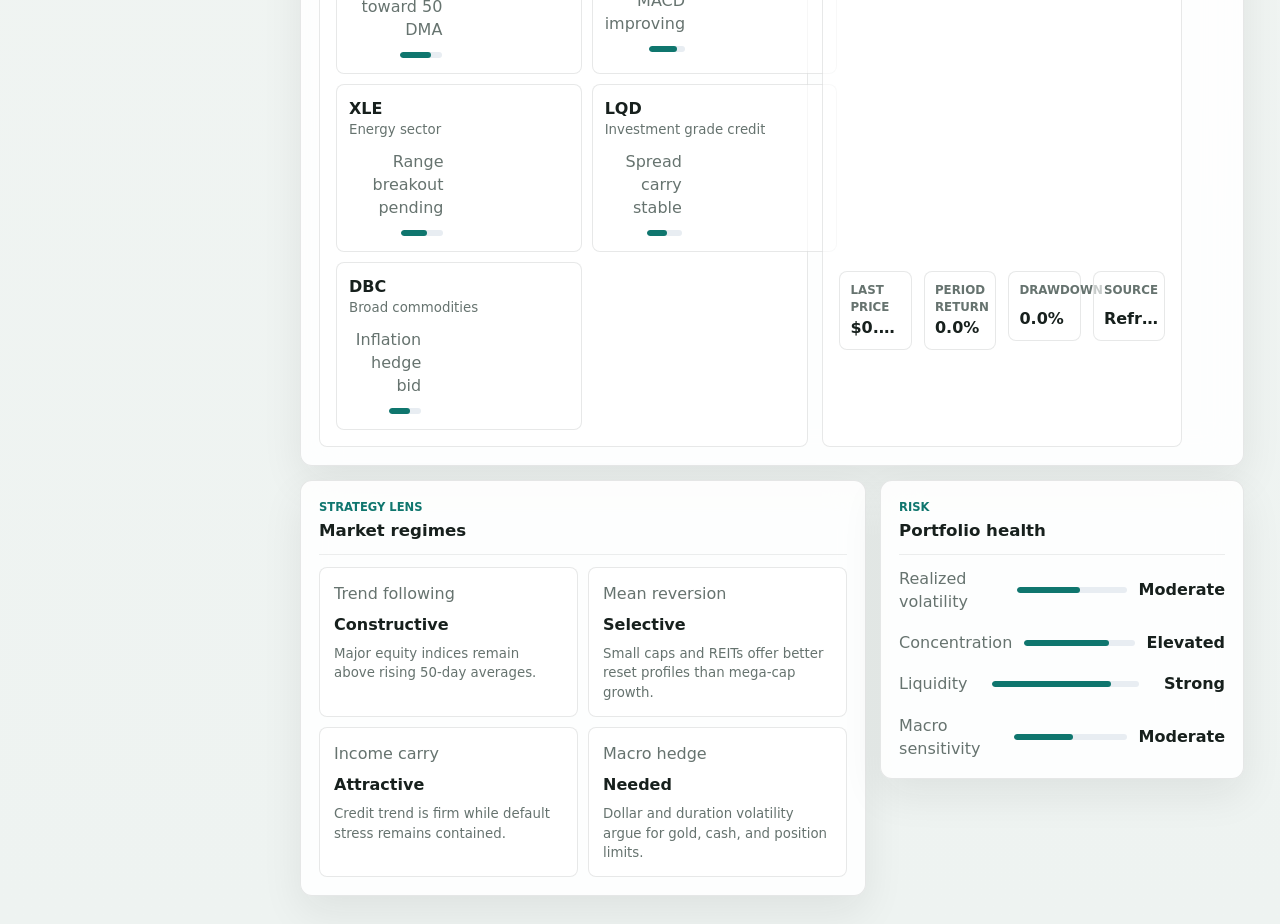
==== commit f999e497: "Link UI polish assets on hosted dashboard" ====
--- a/index.html
+++ b/index.html
@@ -5,8 +5,9 @@
     <meta name="viewport" content="width=device-width, initial-scale=1.0" />
     <title>Investment Desk Pro</title>
     <link rel="stylesheet" href="styles.css?v=watchlist-1" />
-    <link rel="stylesheet" href="watchlist.css?v=watchlist-1" />
+    <link rel="stylesheet" href="watchlist.css?v=watchlist-fix-1" />
     <link rel="stylesheet" href="yield.css?v=yield-1" />
+    <link rel="stylesheet" href="ui-polish.css?v=ui-polish-1" />
   </head>
   <body>
     <aside class="sidebar" aria-label="Trading platform navigation">
@@ -21,6 +22,7 @@
       <nav class="nav-list">
         <a class="active" href="#overview">Overview</a>
         <a href="#data">Data</a>
+        <a href="#kelowna-macro">Kelowna</a>
         <a href="#index-charts">Indexes</a>
         <a href="#policy">Policy</a>
         <a href="#market-map">Markets</a>
@@ -81,7 +83,7 @@
               <p class="eyebrow">Market data</p>
               <h2>Live data connection</h2>
             </div>
-            <span class="data-badge" id="marketDataStatus">Sample mode</span>
+            <span class="data-badge" id="marketDataStatus">Live key needed</span>
           </div>
 
           <div class="data-controls">
@@ -101,9 +103,45 @@
               <button class="text-button" id="saveMarketDataKey">Save key</button>
             </div>
             <div class="source-note">
-              <strong id="marketDataSource">Holdings use sample values until refreshed.</strong>
+              <strong id="marketDataSource">Holdings use your entries until refreshed.</strong>
               <small id="marketDataDetail">Crypto prices refresh from CoinGecko. Equities, ETFs, funds, indexes, and technicals use your selected provider.</small>
             </div>
+          </div>
+        </article>
+
+        <article class="panel wide-panel kelowna-panel" id="kelowna-macro">
+          <div class="panel-header">
+            <div>
+              <p class="eyebrow">Kelowna macro</p>
+              <h2>Local economic dashboard</h2>
+            </div>
+            <div class="panel-actions">
+              <span class="data-badge" id="kelownaMacroStatus">Loading public data</span>
+              <button class="text-button" id="refreshKelownaMacro">Refresh</button>
+            </div>
+          </div>
+
+          <div class="kelowna-macro-grid collapsed" id="kelownaMacroCards"></div>
+          <button class="text-button kelowna-expand" id="toggleKelownaMetrics">Show all metrics</button>
+
+          <div class="kelowna-macro-detail">
+            <section class="kelowna-chart-card" aria-label="Kelowna labour market trend">
+              <div class="subheader">
+                <h3>Labour market trend</h3>
+                <span id="kelownaMacroDate">Awaiting source</span>
+              </div>
+              <svg id="kelownaMacroChart" viewBox="0 0 720 240" role="img" aria-label="Kelowna labour market chart"></svg>
+            </section>
+
+            <section class="kelowna-insight-card" aria-label="Kelowna macro interpretation">
+              <div>
+                <span>Macro read</span>
+                <strong id="kelownaMacroLens">Loading</strong>
+                <small id="kelownaMacroSummary">Connecting to open public data sources.</small>
+              </div>
+              <ul id="kelownaMacroDrivers"></ul>
+              <small id="kelownaMacroSources">Statistics Canada Web Data Service</small>
+            </section>
           </div>
         </article>
 
@@ -113,7 +151,7 @@
               <p class="eyebrow">Major indexes</p>
               <h2>Market index chart deck</h2>
             </div>
-            <span class="data-badge" id="indexDataStatus">Sample index data</span>
+            <span class="data-badge" id="indexDataStatus">Live key needed</span>
           </div>
 
           <div class="index-grid" id="indexCards"></div>
@@ -208,7 +246,7 @@
               <p class="eyebrow">Technical analysis</p>
               <h2>Cross-asset indicator matrix</h2>
             </div>
-            <span class="data-badge" id="technicalDataStatus">Sample EOD data</span>
+            <span class="data-badge" id="technicalDataStatus">Live key needed</span>
           </div>
           <div class="table-wrap">
             <table class="technical-table">
@@ -239,6 +277,22 @@
               <span class="data-badge" id="holdingSlotCount">10 / 30 slots</span>
               <button class="text-button" id="addHolding">Add holding</button>
             </div>
+          </div>
+          <div class="statement-import" aria-label="Investment statement import">
+            <label class="file-drop statement-drop">
+              <span>Upload investment statement</span>
+              <input id="statementFile" type="file" accept=".txt,.csv,.json,.html,.pdf,.docx" />
+              <strong id="statementFileName">Choose statement</strong>
+            </label>
+            <div class="statement-actions">
+              <button class="primary-button" id="scanStatement">Scan statement</button>
+              <button class="text-button" id="applyStatementHoldings">Populate portfolio</button>
+            </div>
+            <div class="statement-status">
+              <span class="data-badge" id="statementStatus">No statement</span>
+              <small id="statementSummary">Upload a brokerage or custodian statement to identify holdings, quantities, and market values.</small>
+            </div>
+            <div class="statement-preview" id="statementPreview"></div>
           </div>
           <div class="table-wrap">
             <table class="portfolio-table">
@@ -392,7 +446,7 @@
 
               <div class="control-actions">
                 <button class="primary-button" id="runRebalance">Run Rebalance</button>
-                <button class="text-button" id="resetPortfolio">Reset sample</button>
+                <button class="text-button" id="resetPortfolio">Clear portfolio</button>
               </div>
             </section>
 
@@ -502,7 +556,7 @@
                 <div><span>Last price</span><strong id="watchLastPrice">$0.00</strong></div>
                 <div><span>Period return</span><strong id="watchPeriodReturn">0.0%</strong></div>
                 <div><span>Drawdown</span><strong id="watchDrawdown">0.0%</strong></div>
-                <div><span>Source</span><strong id="watchSource">Sample</strong></div>
+                <div><span>Source</span><strong id="watchSource">Refresh needed</strong></div>
               </div>
             </section>
           </div>
@@ -551,11 +605,15 @@
       </section>
     </main>
 
-    <script src="script.js?v=watchlist-1"></script>
+    <script src="script.js?v=performance-live-1"></script>
     <script src="policy.js?v=policy-ai-2"></script>
-    <script src="markets.js?v=technical-matrix-1"></script>
-    <script src="watchlist.js?v=watchlist-1"></script>
-    <script src="yield.js?v=yield-1"></script>
-    <script src="enhancements.js?v=finnhub-expand-1"></script>
+    <script src="markets.js?v=live-data-1"></script>
+    <script src="yield.js?v=live-data-1"></script>
+    <script src="watchlist-fix.js?v=watchlist-fix-1"></script>
+    <script src="enhancements.js?v=index-refresh-1"></script>
+    <script src="municipal-rates.js?v=municipal-rates-1"></script>
+    <script src="statement-import.js?v=statement-import-1"></script>
+    <script src="kelowna-macro.js?v=kelowna-macro-1"></script>
+    <script src="ui-polish.js?v=ui-polish-1"></script>
   </body>
 </html>
--- a/ui-polish.css
+++ b/ui-polish.css
@@ -0,0 +1,502 @@
+:root {
+  --ink: #17201d;
+  --muted: #66736f;
+  --line: rgba(23, 32, 29, 0.1);
+  --paper: #f6f8f5;
+  --panel: rgba(255, 255, 255, 0.88);
+  --panel-solid: #ffffff;
+  --teal: #0f766e;
+  --green: #21855f;
+  --red: #c64f4f;
+  --blue: #4267d6;
+  --amber: #b67919;
+  --violet: #7a61c9;
+  --navy: #17201d;
+  --shadow: 0 16px 42px rgba(23, 32, 29, 0.075);
+  --soft-shadow: 0 8px 22px rgba(23, 32, 29, 0.06);
+}
+
+html {
+  scroll-behavior: smooth;
+}
+
+body {
+  grid-template-columns: 264px minmax(0, 1fr);
+  background:
+    linear-gradient(140deg, rgba(15, 118, 110, 0.08), transparent 32rem),
+    linear-gradient(180deg, #fbfcfb 0%, var(--paper) 46%, #eef3f1 100%);
+  line-height: 1.45;
+}
+
+main {
+  width: min(1460px, 100%);
+  padding: 28px clamp(22px, 3vw, 36px);
+}
+
+.sidebar {
+  padding: 24px 20px;
+  gap: 22px;
+  border-right: 1px solid rgba(255, 255, 255, 0.08);
+  background:
+    linear-gradient(180deg, rgba(255, 255, 255, 0.045), transparent 30%),
+    linear-gradient(180deg, #10201d 0%, #171a18 100%);
+}
+
+.brand {
+  gap: 11px;
+}
+
+.brand-mark {
+  width: 40px;
+  height: 40px;
+  border-radius: 8px;
+  background: linear-gradient(135deg, #f6fff9 0%, #cfe8df 100%);
+  color: #0b4c46;
+}
+
+.brand strong {
+  display: block;
+  line-height: 1.15;
+}
+
+.brand small,
+.market-note small {
+  color: #b8c9c1;
+  line-height: 1.35;
+}
+
+.nav-list {
+  gap: 4px;
+  overflow-y: auto;
+  padding-right: 2px;
+}
+
+.nav-list a {
+  padding: 9px 10px;
+  border-radius: 8px;
+  color: #d5dfda;
+  font-size: 0.92rem;
+}
+
+.nav-list a.active,
+.nav-list a:hover {
+  background: rgba(255, 255, 255, 0.12);
+}
+
+.market-note {
+  padding: 14px;
+  border-radius: 8px;
+  background: rgba(255, 255, 255, 0.07);
+}
+
+.topbar {
+  min-height: 64px;
+}
+
+.topbar,
+.panel-header {
+  gap: 14px;
+}
+
+h1 {
+  font-size: clamp(2rem, 3.4vw, 3.05rem);
+  line-height: 1.04;
+}
+
+h2 {
+  font-size: 1.04rem;
+  line-height: 1.25;
+}
+
+h3 {
+  line-height: 1.25;
+}
+
+.eyebrow {
+  margin-bottom: 5px;
+  color: var(--teal);
+  font-size: 0.72rem;
+}
+
+.kpi-grid {
+  gap: 12px;
+  margin: 24px 0 18px;
+}
+
+.kpi,
+.panel {
+  border-color: var(--line);
+  border-radius: 12px;
+  background: var(--panel);
+  box-shadow: var(--shadow);
+}
+
+.kpi {
+  min-height: 116px;
+  padding: 16px;
+}
+
+.kpi strong {
+  font-size: 1.58rem;
+  letter-spacing: 0;
+}
+
+.dashboard-grid {
+  grid-template-columns: minmax(0, 1.12fr) minmax(340px, 0.72fr);
+  gap: 14px;
+  align-items: start;
+}
+
+.panel {
+  padding: 18px;
+  scroll-margin-top: 18px;
+}
+
+.panel-header {
+  padding-bottom: 12px;
+  border-bottom: 1px solid rgba(23, 32, 29, 0.075);
+}
+
+.data-panel,
+.index-panel,
+.policy-panel,
+.watchlist-panel,
+.yield-panel,
+.rebalance-panel,
+.kelowna-panel,
+.municipal-rates-panel {
+  gap: 14px;
+}
+
+.primary-button {
+  min-height: 40px;
+  height: auto;
+  border-radius: 10px;
+  background: linear-gradient(180deg, #1b2723, #101815);
+  box-shadow: 0 10px 20px rgba(16, 24, 21, 0.12);
+}
+
+.text-button,
+.expand-toggle {
+  border-radius: 10px;
+  background: rgba(15, 118, 110, 0.09);
+  color: var(--teal);
+}
+
+.icon-button {
+  border-radius: 10px;
+}
+
+.data-badge,
+.signal-pill {
+  border: 1px solid rgba(23, 32, 29, 0.06);
+  background: rgba(23, 32, 29, 0.045);
+}
+
+.data-badge.positive,
+.signal-pill.positive {
+  background: rgba(33, 133, 95, 0.12);
+  color: var(--green);
+}
+
+.data-badge.negative,
+.signal-pill.negative {
+  background: rgba(198, 79, 79, 0.12);
+  color: var(--red);
+}
+
+.data-controls,
+.policy-uploader,
+.policy-summary,
+.watchlist-builder,
+.watch-performance,
+.yield-summary,
+.yield-controls,
+.yield-chart-card,
+.recommendation-grid > section,
+.control-surface,
+.model-summary > div,
+.index-card,
+.index-summary section,
+.regime-card,
+.kelowna-card,
+.kelowna-chart-card,
+.kelowna-insight-card,
+.rate-card,
+.forecast-card {
+  border-radius: 8px;
+  background: rgba(255, 255, 255, 0.72);
+  box-shadow: none;
+}
+
+.data-controls,
+.policy-layout,
+.watchlist-workspace,
+.yield-grid,
+.yield-detail-grid,
+.rebalance-layout,
+.recommendation-grid,
+.kelowna-macro-detail {
+  gap: 14px;
+}
+
+.data-controls,
+.control-surface {
+  padding: 14px;
+}
+
+.file-drop {
+  border-radius: 8px;
+  background: rgba(15, 118, 110, 0.065);
+  border-color: rgba(15, 118, 110, 0.32);
+}
+
+input,
+select,
+.inline-input,
+.number-input,
+.table-select,
+.control-surface select,
+.data-controls input,
+.data-controls select,
+.watchlist-controls input,
+.watchlist-controls select,
+.yield-controls select,
+.policy-uploader input[type="password"] {
+  border-radius: 8px;
+}
+
+.inline-input:focus,
+.number-input:focus,
+.table-select:focus,
+.control-surface select:focus,
+.data-controls input:focus,
+.data-controls select:focus,
+.policy-uploader input:focus,
+.watchlist-controls input:focus,
+.watchlist-controls select:focus {
+  border-color: rgba(15, 118, 110, 0.46);
+  box-shadow: 0 0 0 4px rgba(15, 118, 110, 0.12);
+}
+
+.chart-wrap {
+  height: 292px;
+  margin-top: 10px;
+}
+
+.index-grid {
+  grid-template-columns: repeat(5, minmax(128px, 1fr));
+  gap: 8px;
+}
+
+.index-card {
+  padding: 9px;
+}
+
+.index-sparkline {
+  height: 48px;
+}
+
+.table-wrap {
+  margin-top: 10px;
+  border: 1px solid var(--line);
+  border-radius: 10px;
+  background: rgba(255, 255, 255, 0.62);
+}
+
+table {
+  border-collapse: separate;
+  border-spacing: 0;
+}
+
+th,
+td {
+  padding: 11px 10px;
+}
+
+th {
+  position: sticky;
+  top: 0;
+  z-index: 1;
+  background: rgba(251, 252, 251, 0.96);
+  backdrop-filter: blur(10px);
+}
+
+tbody tr:nth-child(even) {
+  background: rgba(23, 32, 29, 0.018);
+}
+
+tbody tr:hover {
+  background: rgba(15, 118, 110, 0.055);
+}
+
+tbody tr:last-child td {
+  border-bottom: 0;
+}
+
+.ticker {
+  border-radius: 8px;
+  background: rgba(15, 118, 110, 0.1);
+  color: var(--teal);
+}
+
+.segmented {
+  border-radius: 10px;
+  background: rgba(23, 32, 29, 0.055);
+}
+
+.segmented button {
+  border-radius: 8px;
+}
+
+.allocation-layout,
+.risk-list,
+.regime-grid {
+  margin-top: 12px;
+}
+
+.watchlist,
+.regime-grid,
+.target-bars,
+.yield-bars,
+.breadth-bars {
+  gap: 10px;
+}
+
+.watch-card {
+  min-height: 88px;
+  border-radius: 8px;
+}
+
+.watch-search-results {
+  border-radius: 8px;
+}
+
+.watch-search-option {
+  border-radius: 6px;
+}
+
+.watch-performance-header strong {
+  font-size: 1.48rem;
+}
+
+#watchPerformanceChart {
+  height: 190px;
+}
+
+.yield-summary > div,
+.watch-metrics div,
+.policy-adjustments > div {
+  border-radius: 8px;
+}
+
+.yield-summary strong {
+  font-size: 1.32rem;
+}
+
+#yieldForecastChart {
+  min-height: 230px;
+}
+
+.kelowna-card {
+  min-height: 118px;
+}
+
+#kelownaMacroChart {
+  min-height: 190px;
+}
+
+.municipal-rates-grid,
+.public-rates-grid,
+.kelowna-macro-grid {
+  gap: 8px;
+}
+
+.rate-card strong,
+.kelowna-card strong {
+  font-size: 1.22rem;
+}
+
+.expand-toggle {
+  justify-self: start;
+  min-height: 34px;
+  margin-top: 10px;
+  border: 1px solid rgba(15, 118, 110, 0.16);
+  font-size: 0.76rem;
+}
+
+.expand-toggle.is-expanded {
+  background: rgba(23, 32, 29, 0.055);
+  color: var(--ink);
+}
+
+.line-item-hidden {
+  display: none !important;
+}
+
+.bar-track,
+.yield-track,
+.breadth-bars i {
+  background: #e2e9e5;
+}
+
+.line-portfolio,
+.yield-forecast-line {
+  stroke: var(--teal);
+}
+
+.area-fill,
+.yield-forecast-band {
+  fill: rgba(15, 118, 110, 0.1);
+}
+
+.line-benchmark {
+  stroke: var(--amber);
+}
+
+@media (max-width: 1080px) {
+  body {
+    grid-template-columns: 1fr;
+  }
+
+  .sidebar {
+    gap: 16px;
+  }
+
+  .nav-list {
+    grid-template-columns: repeat(4, minmax(0, 1fr));
+  }
+
+  .dashboard-grid,
+  .kpi-grid {
+    grid-template-columns: repeat(2, minmax(0, 1fr));
+  }
+}
+
+@media (max-width: 720px) {
+  main {
+    padding: 20px 14px;
+  }
+
+  .panel,
+  .kpi {
+    padding: 14px;
+  }
+
+  .dashboard-grid,
+  .kpi-grid {
+    grid-template-columns: 1fr;
+  }
+
+  .nav-list {
+    grid-template-columns: repeat(2, minmax(0, 1fr));
+  }
+
+  .chart-wrap {
+    height: 238px;
+  }
+
+  .index-grid {
+    grid-template-columns: 1fr;
+  }
+}
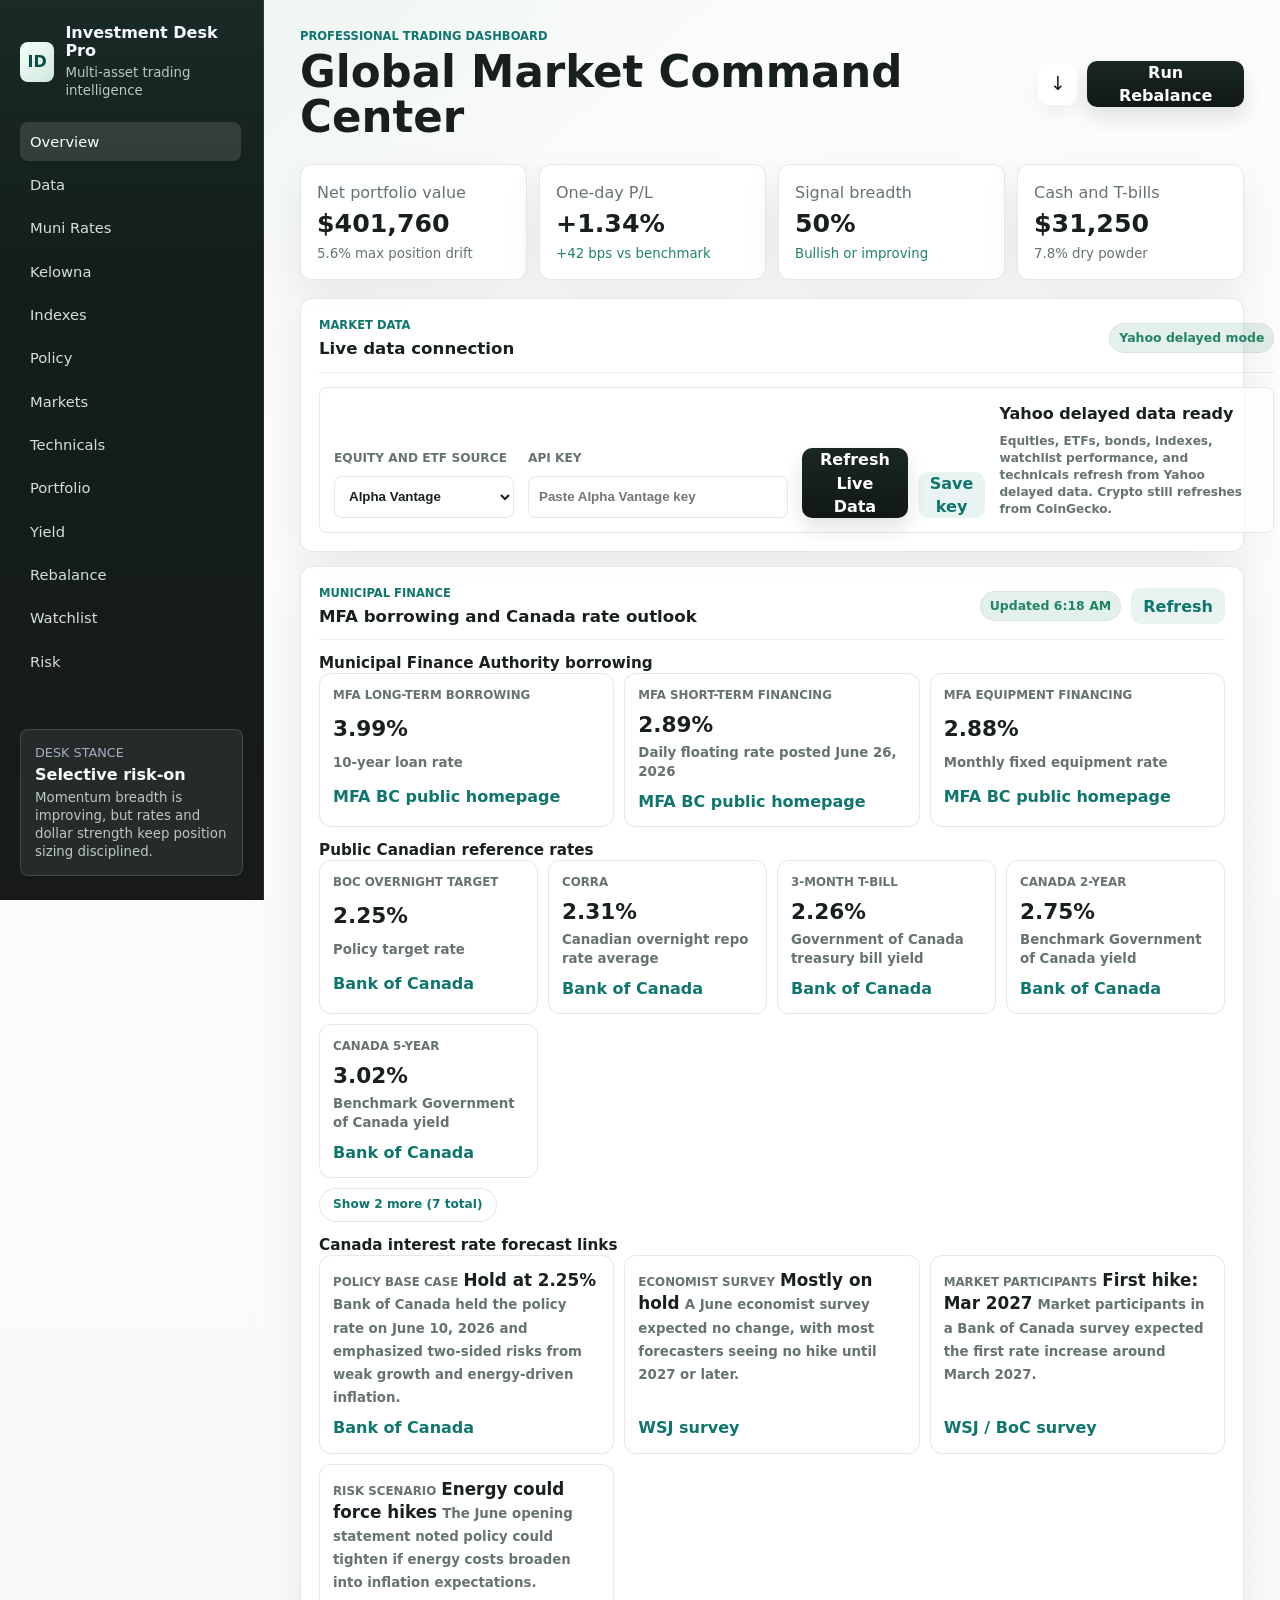
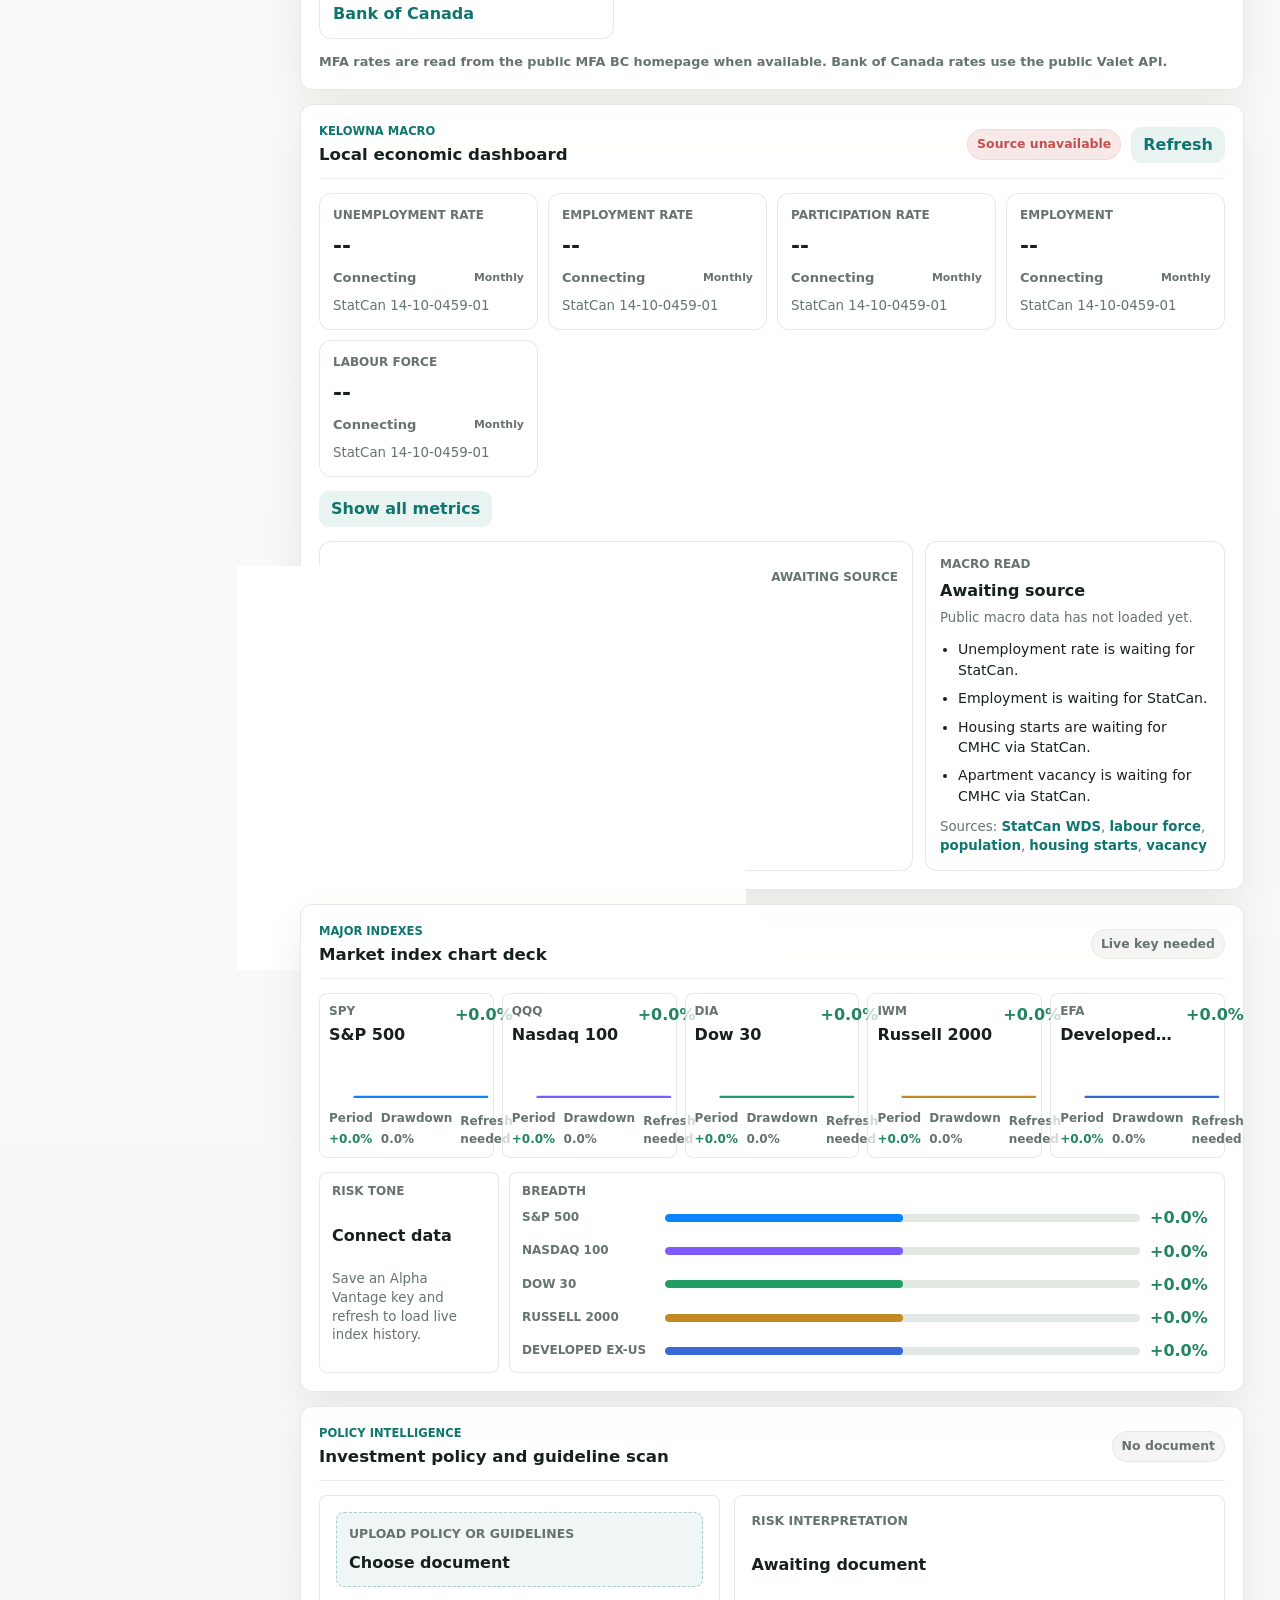
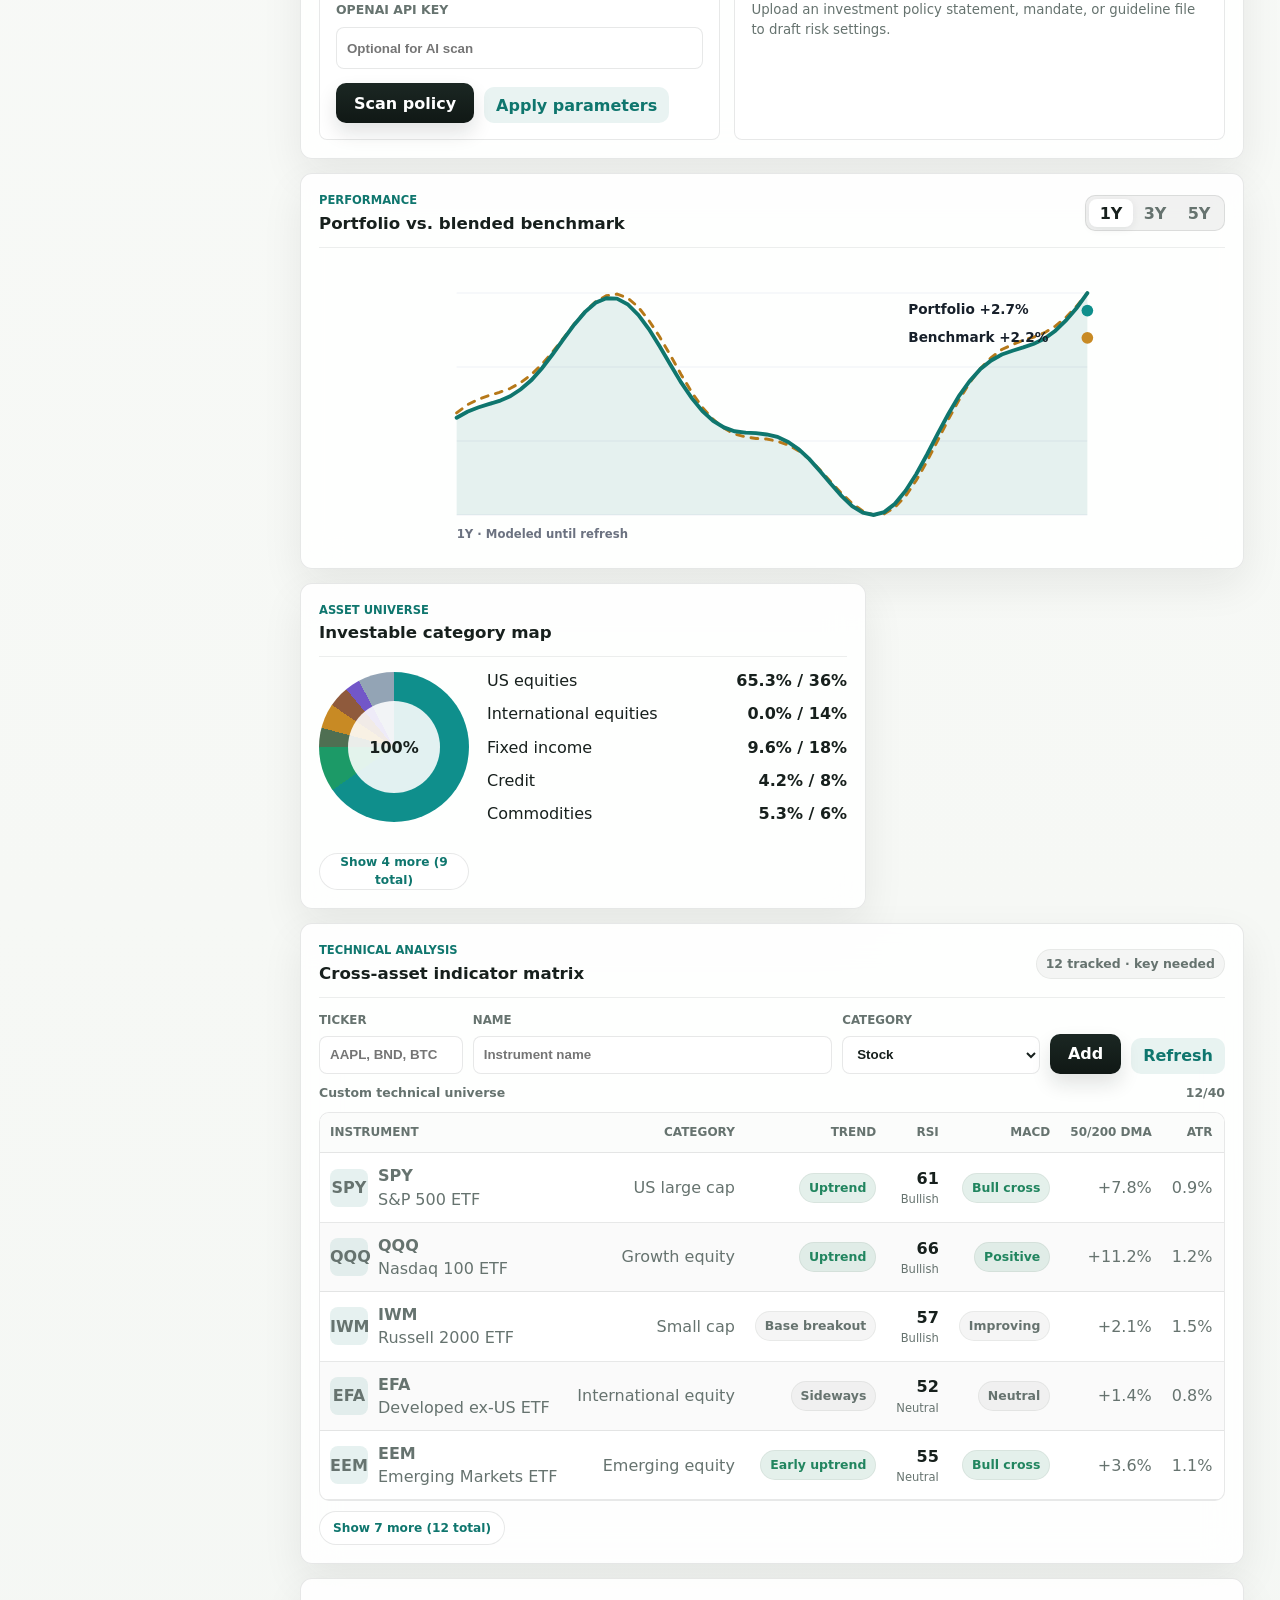
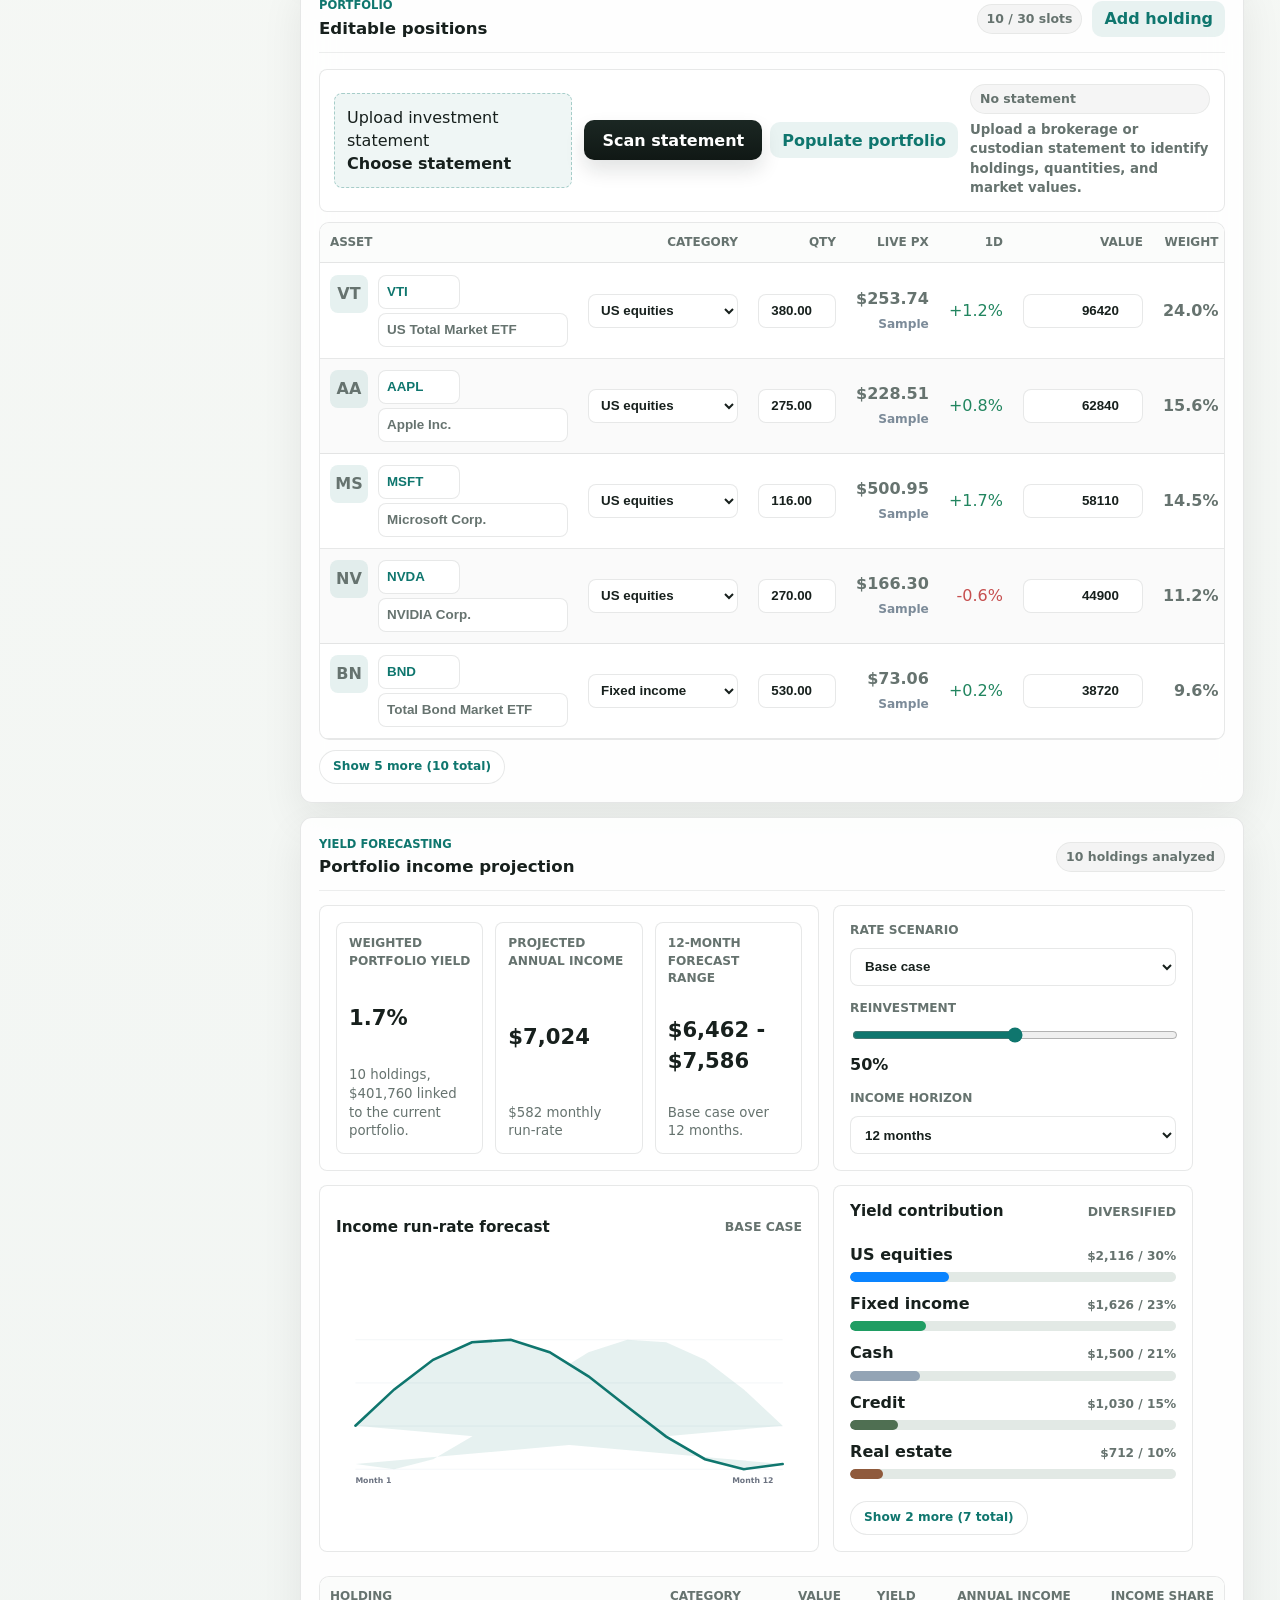
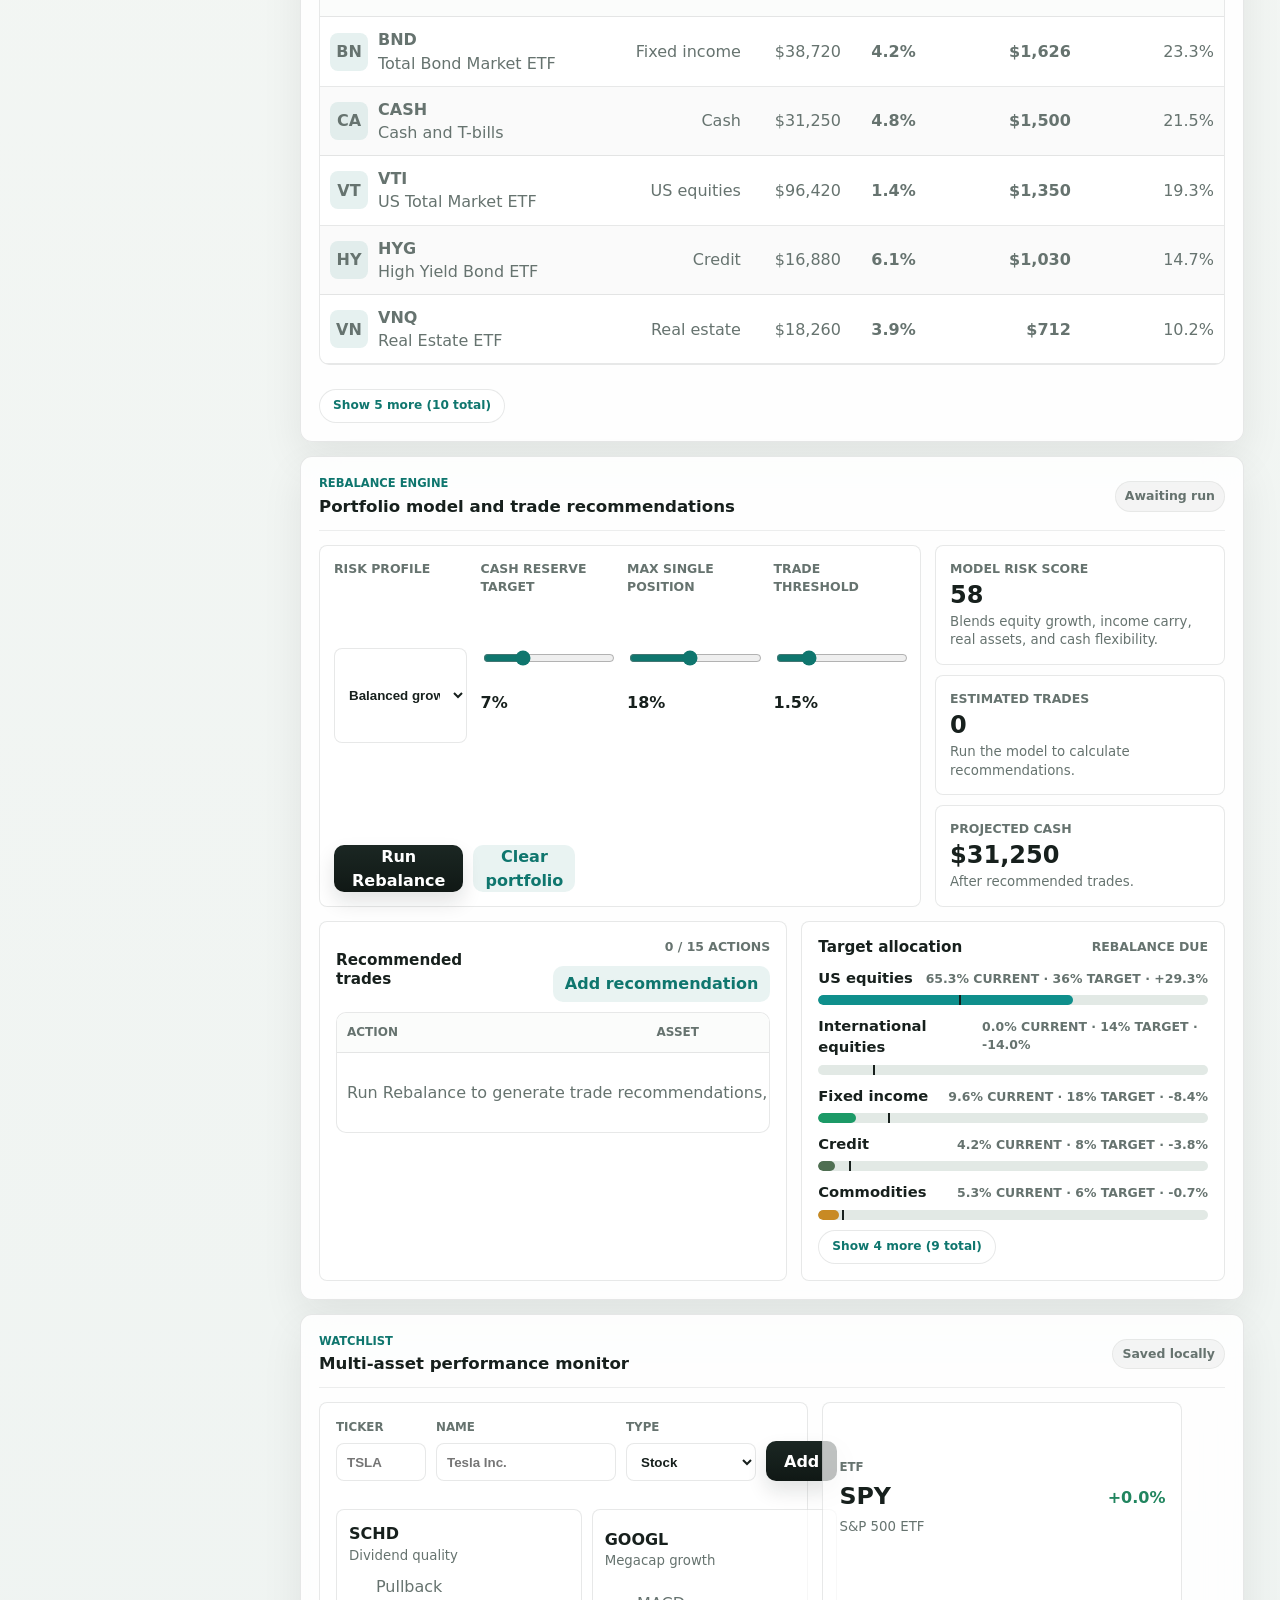
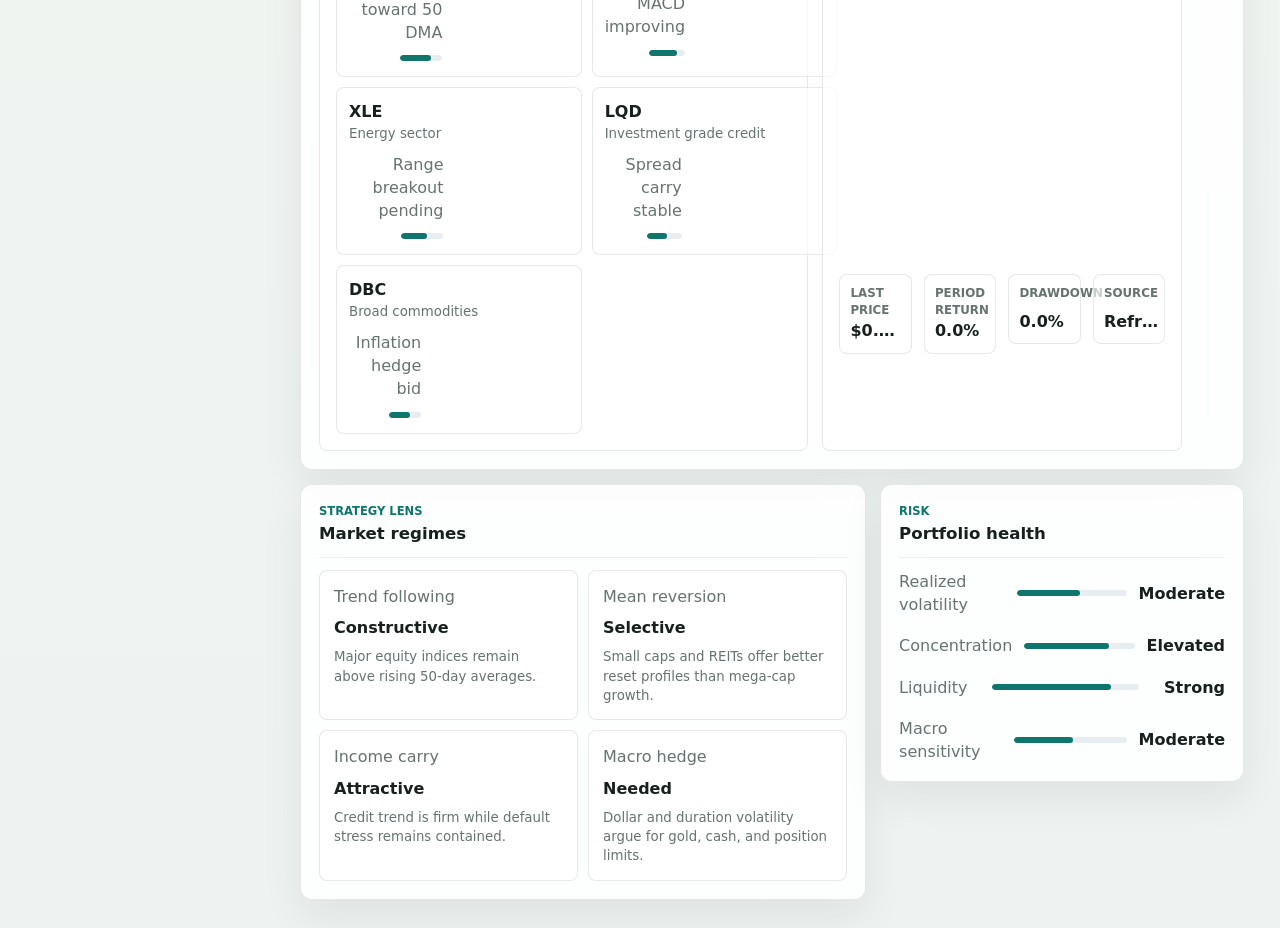
==== commit be8bcb96: "Bump watchlist fallback cache key" ====
--- a/index.html
+++ b/index.html
@@ -609,7 +609,7 @@
     <script src="policy.js?v=policy-ai-2"></script>
     <script src="markets.js?v=live-data-1"></script>
     <script src="yield.js?v=live-data-1"></script>
-    <script src="watchlist-fix.js?v=watchlist-fix-1"></script>
+    <script src="watchlist-fix.js?v=watchlist-fix-2"></script>
     <script src="enhancements.js?v=index-refresh-1"></script>
     <script src="municipal-rates.js?v=municipal-rates-1"></script>
     <script src="statement-import.js?v=statement-import-1"></script>
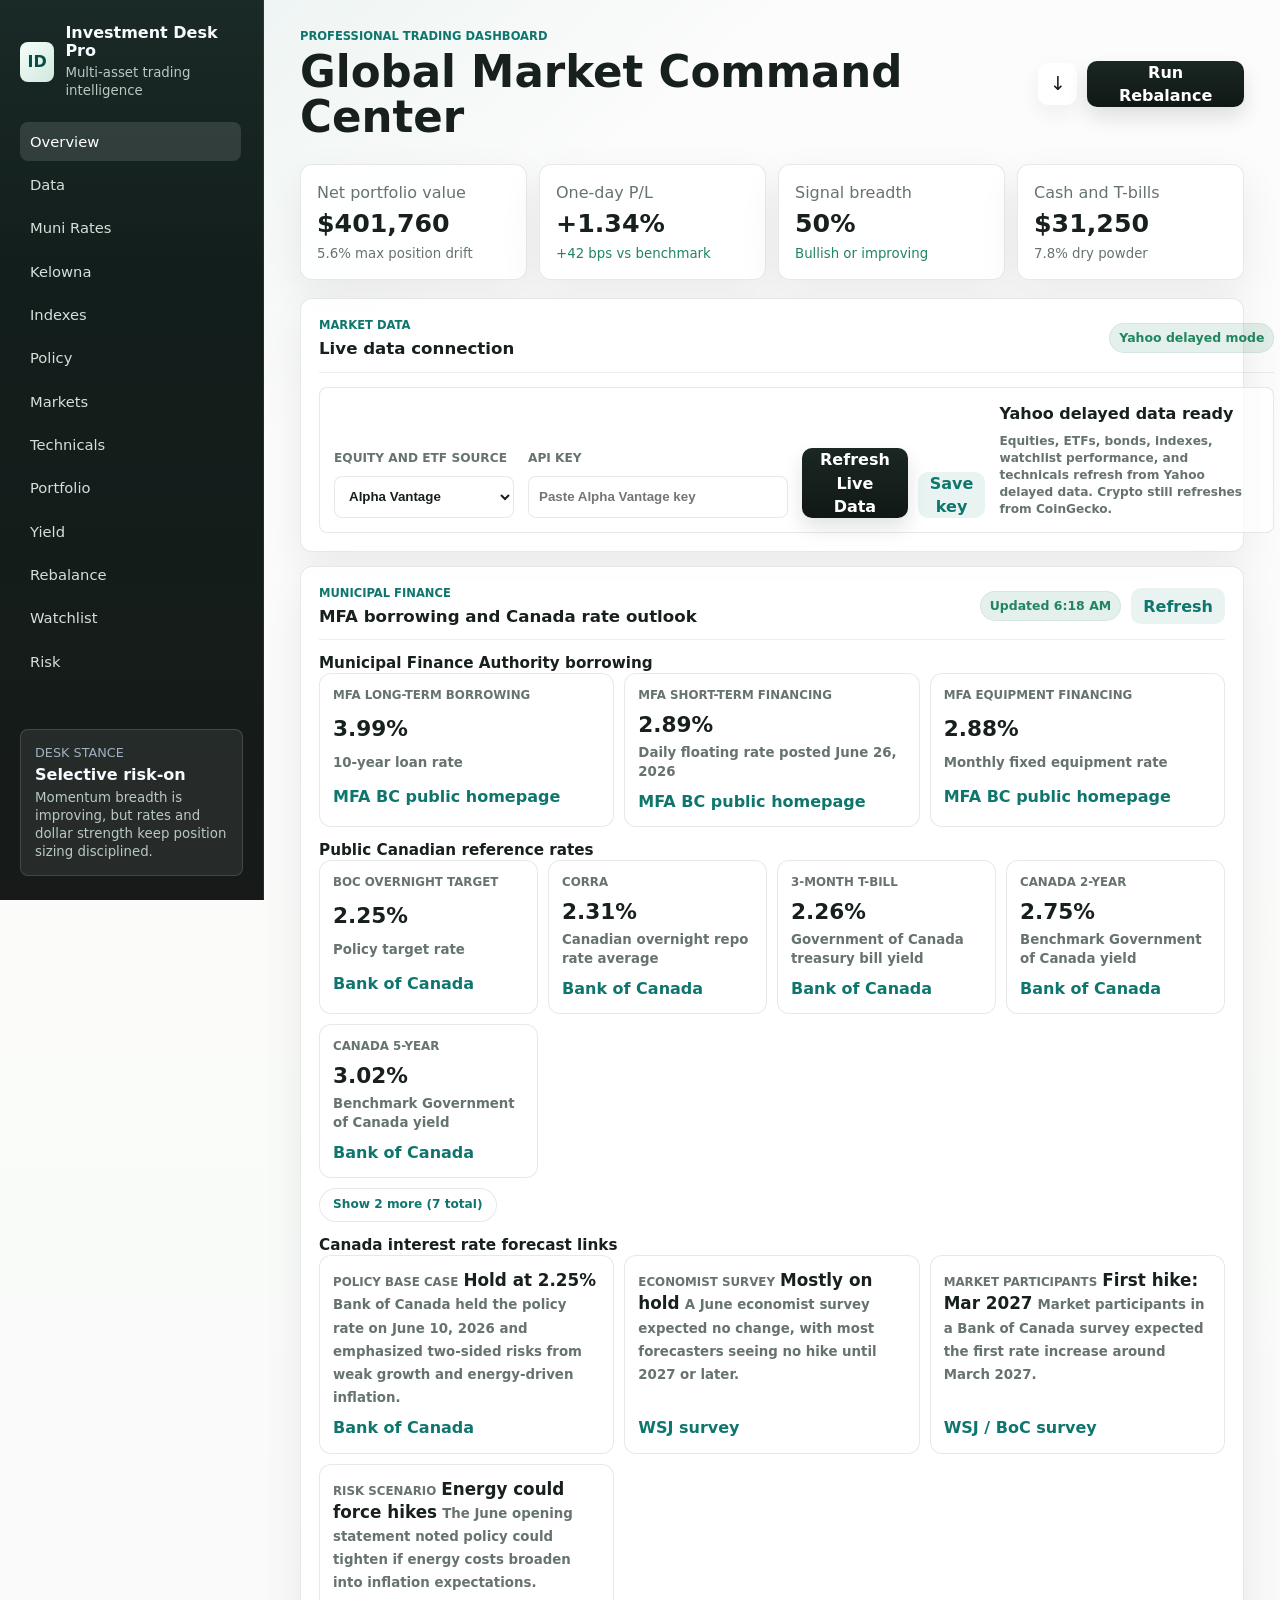
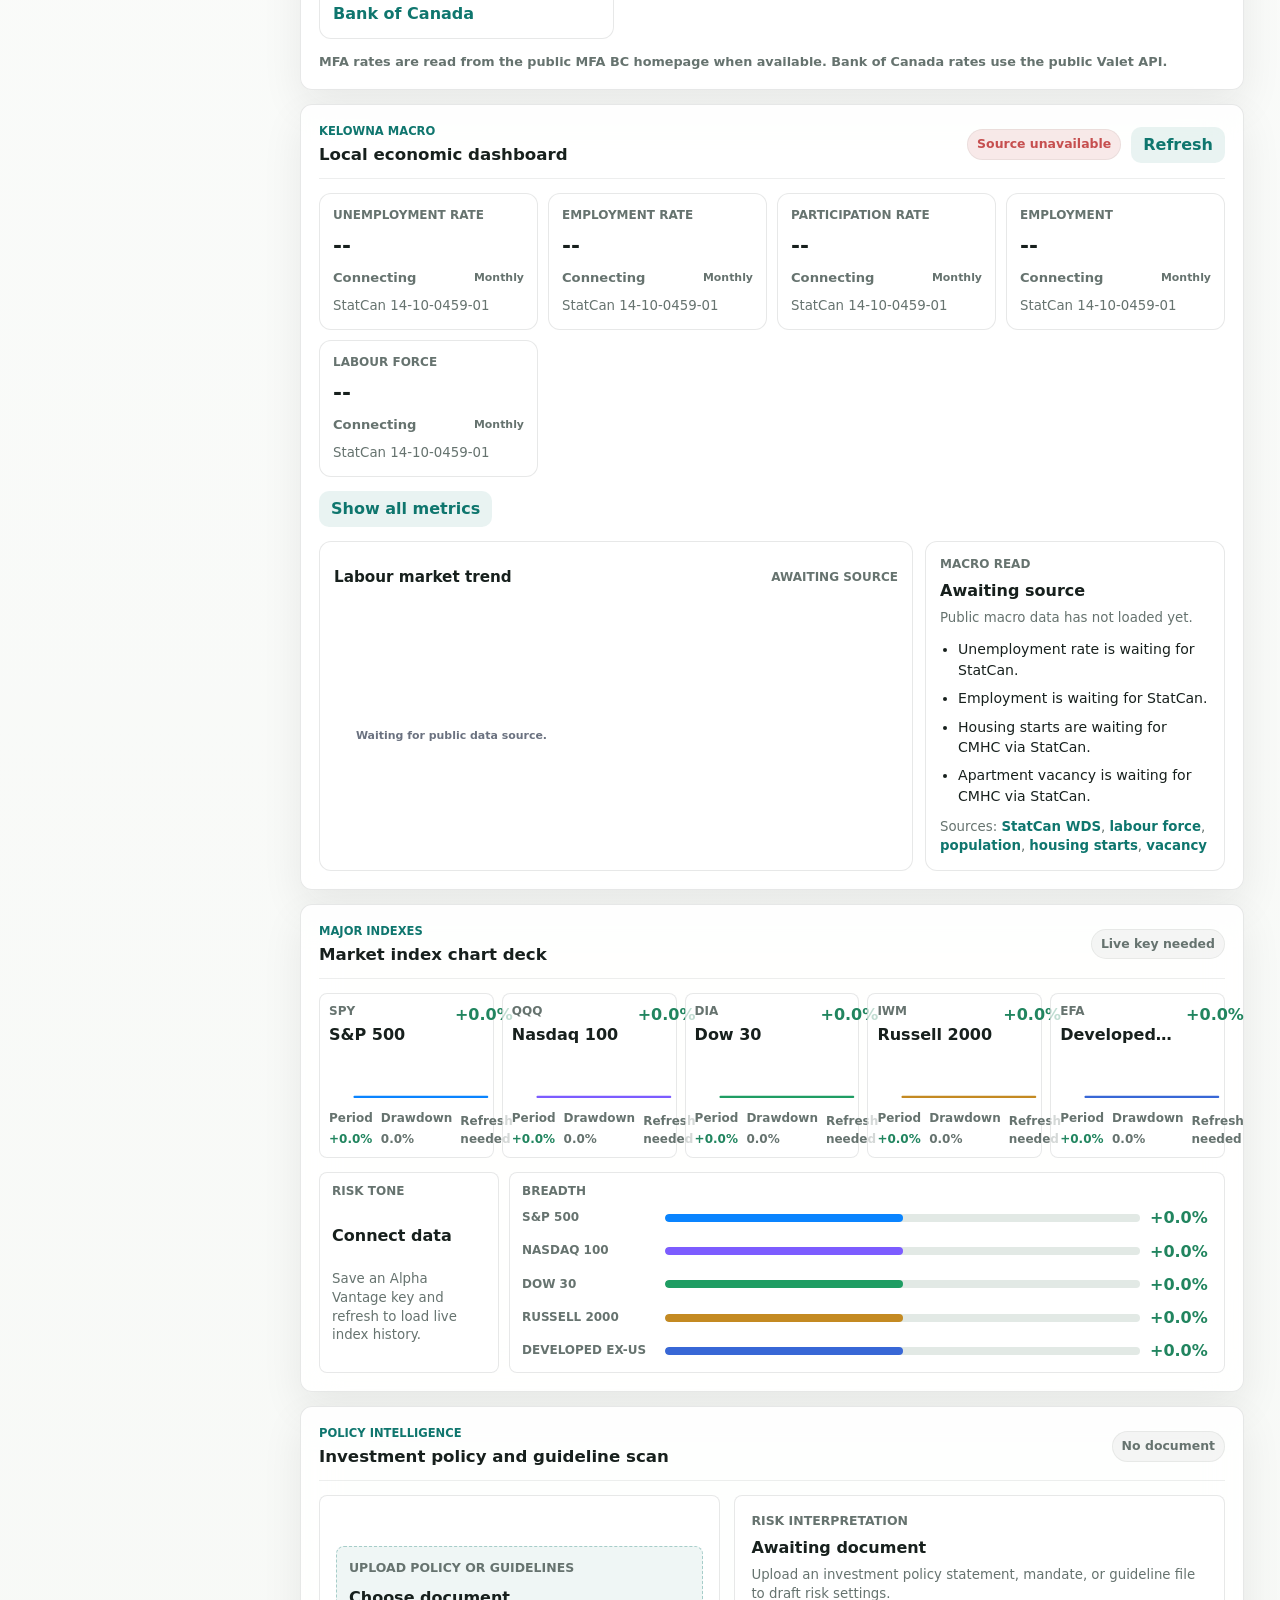
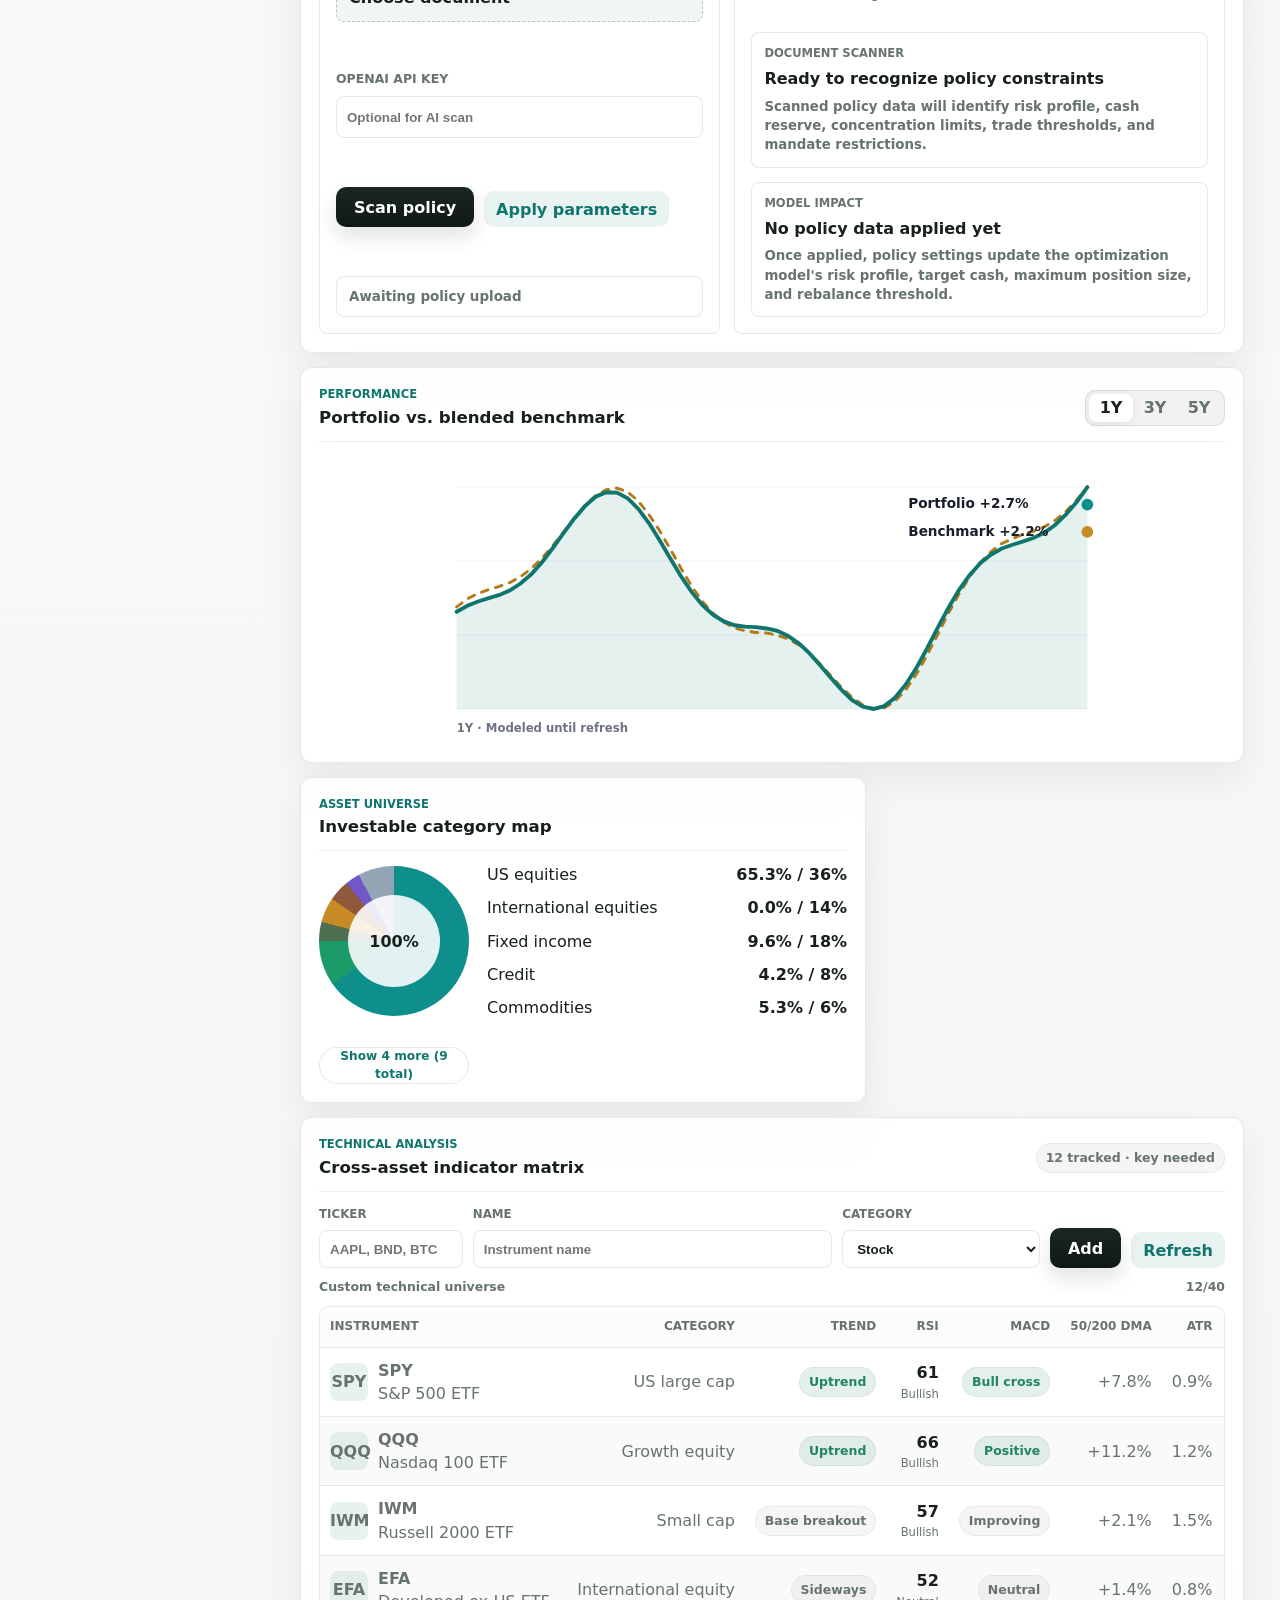
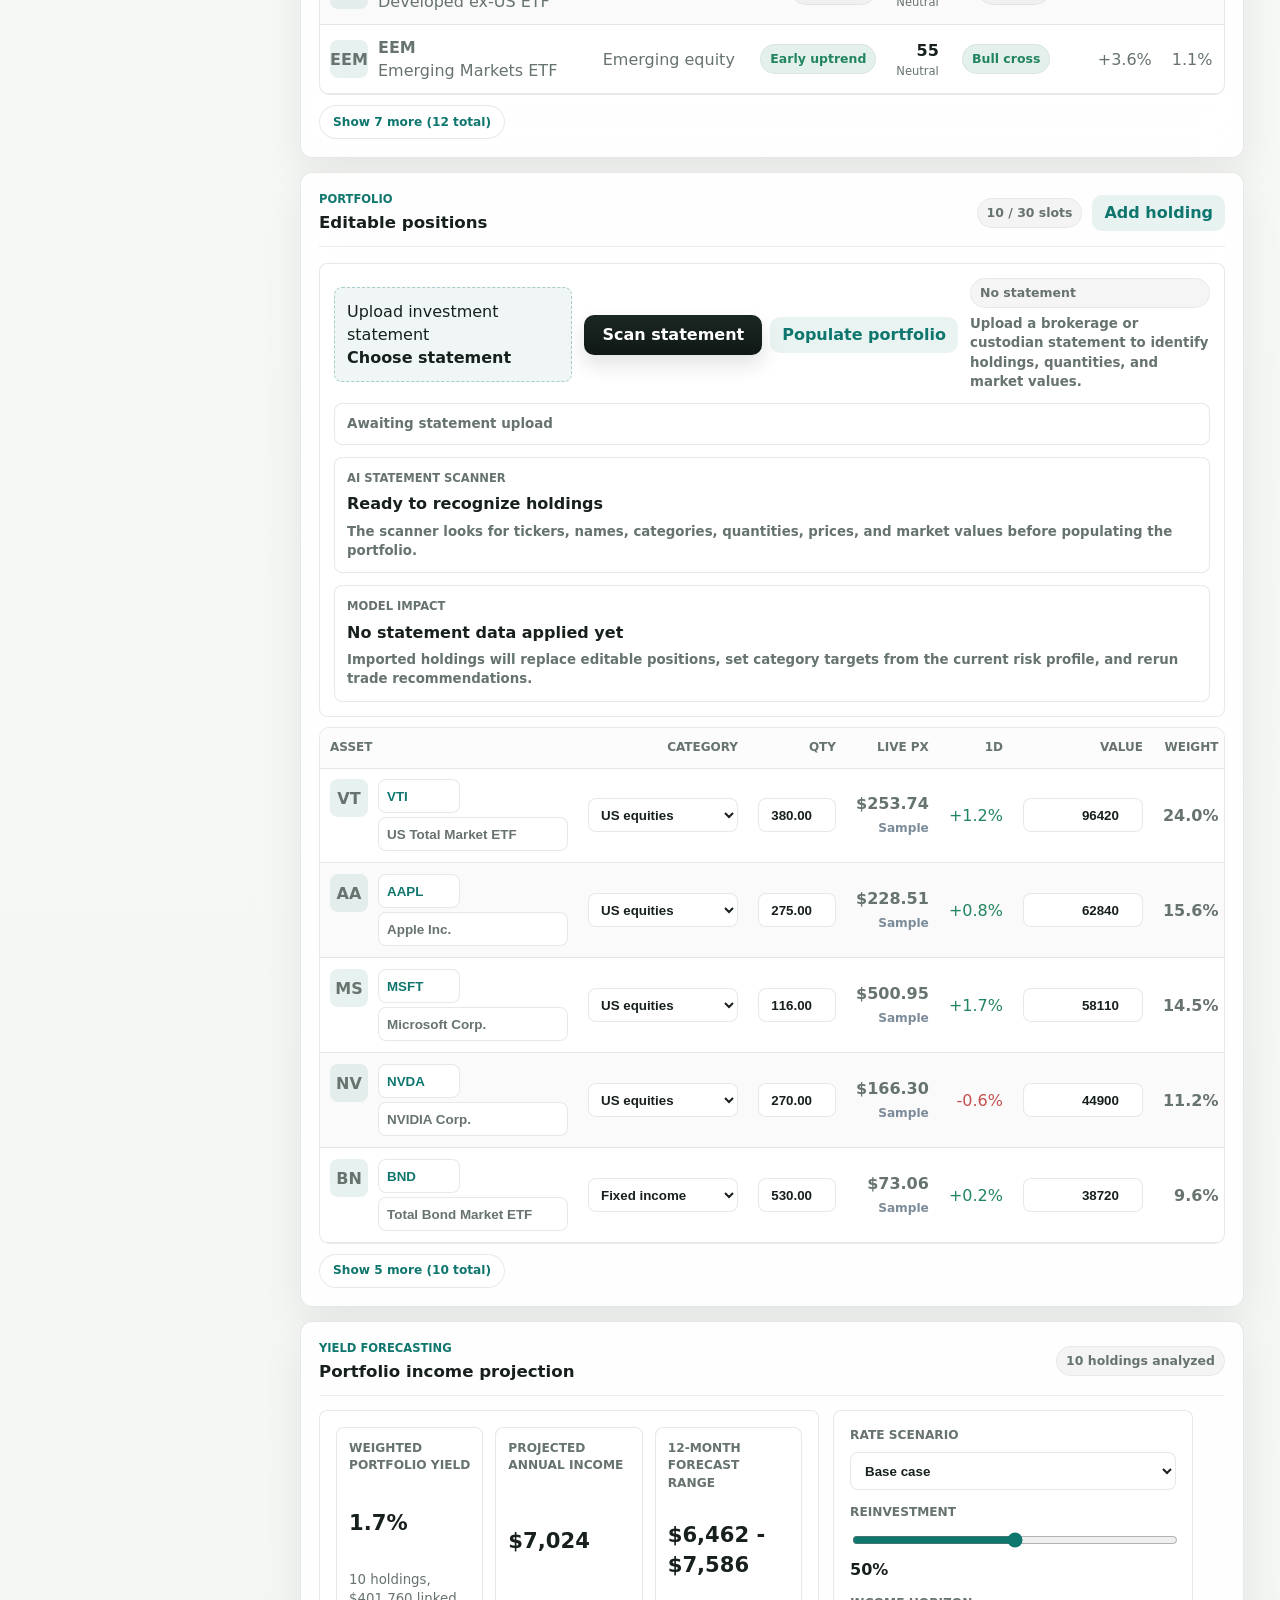
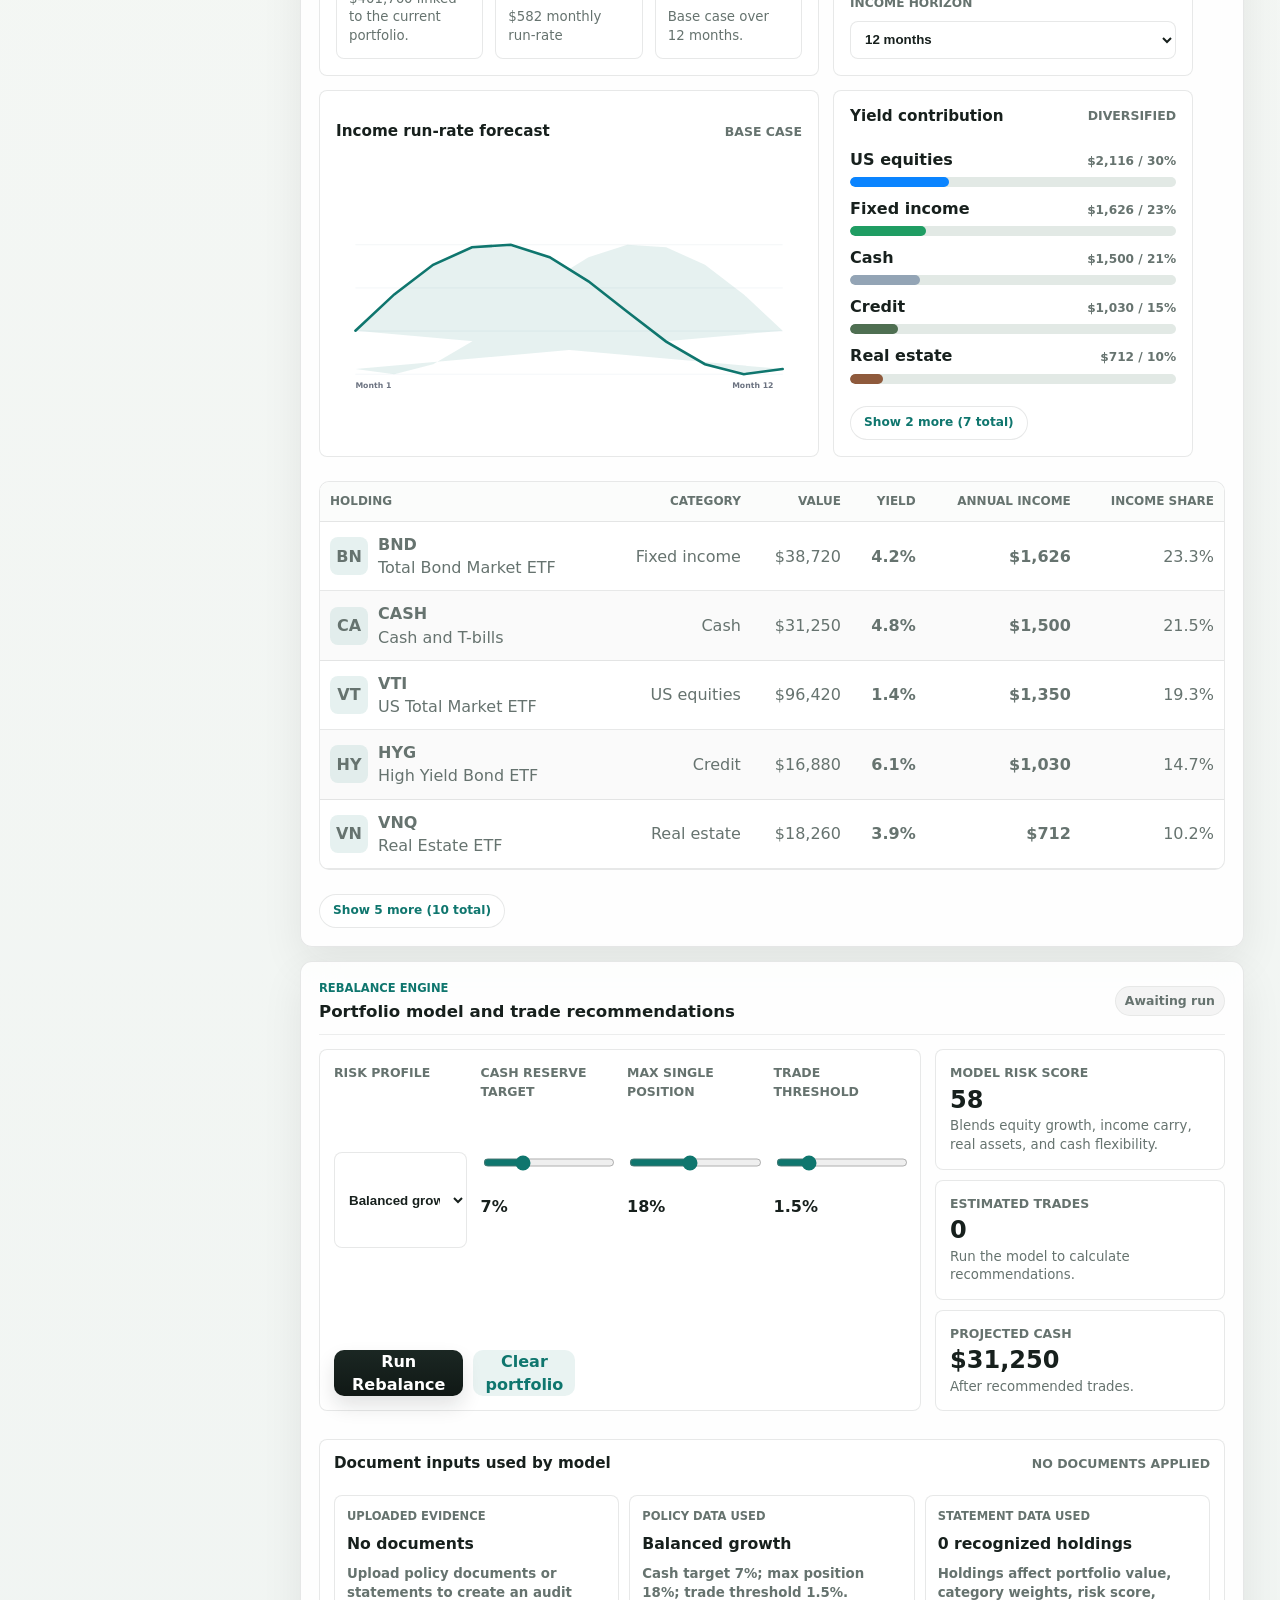
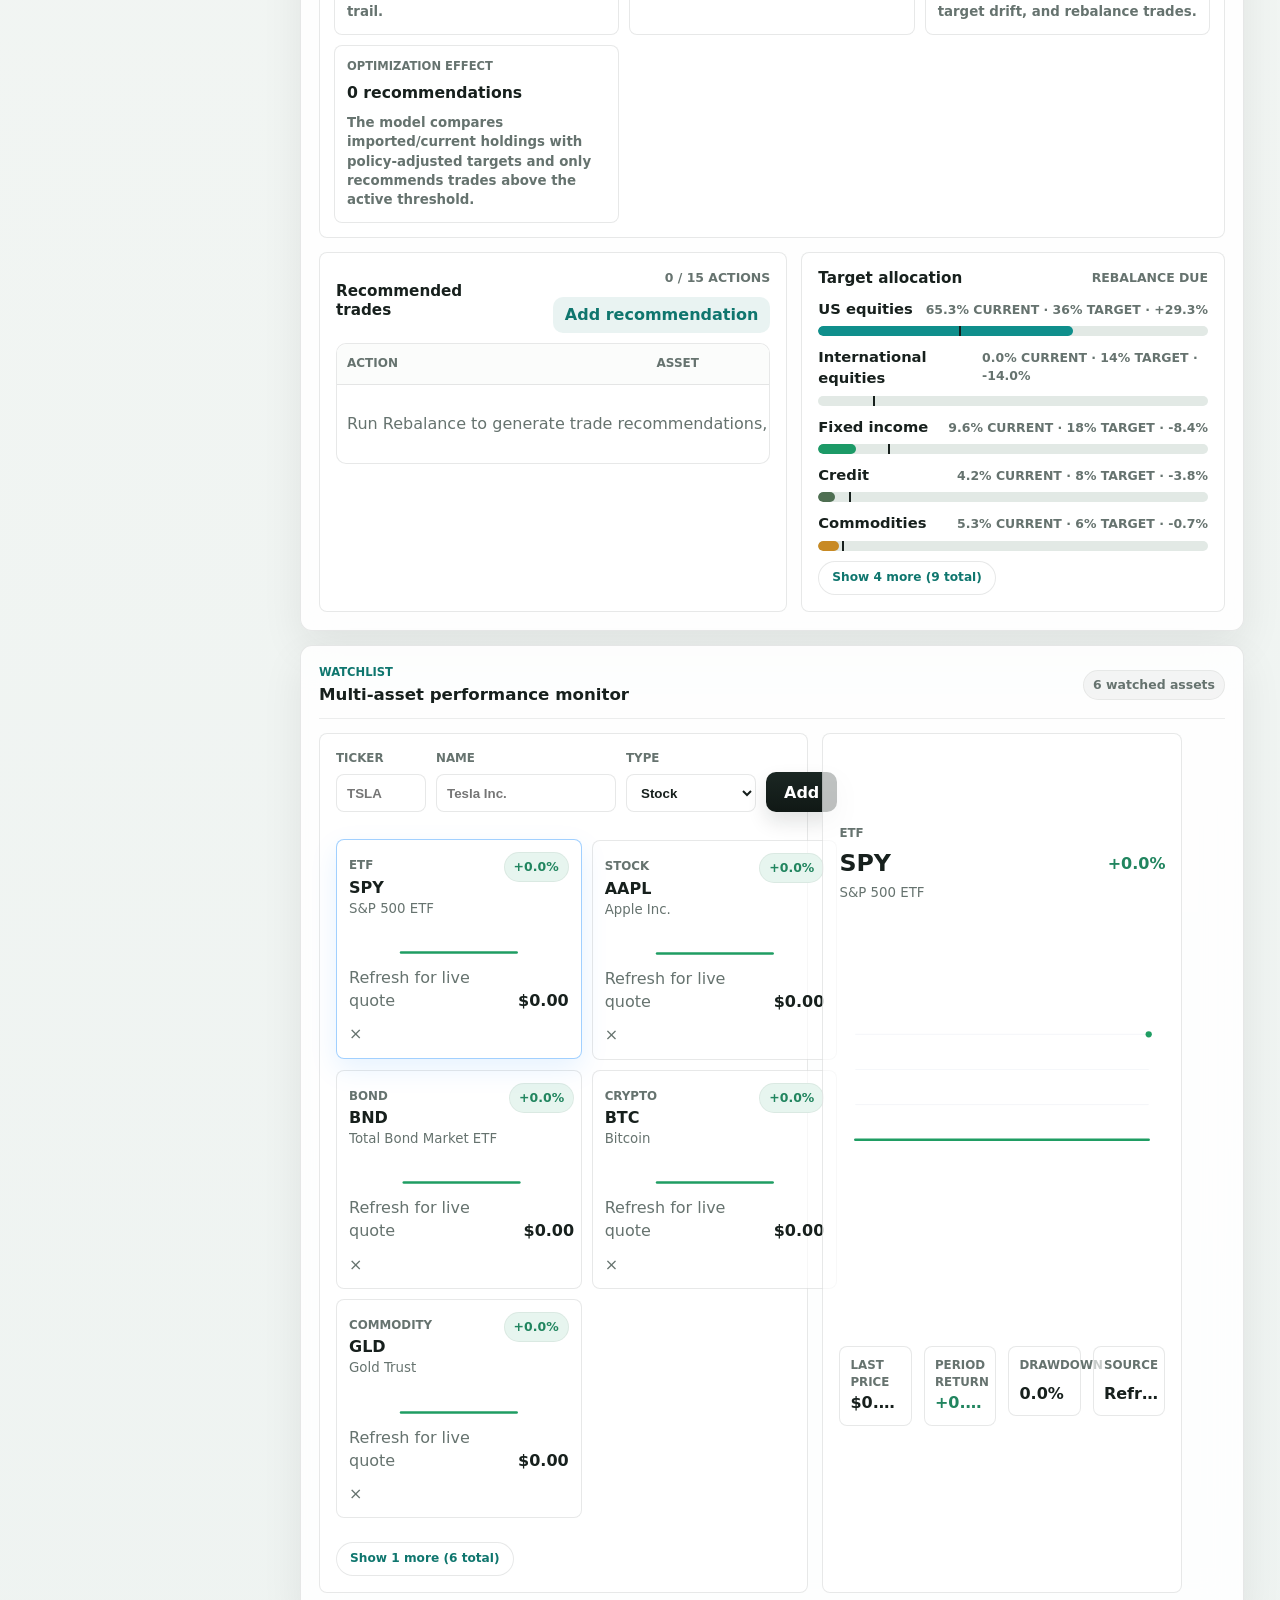
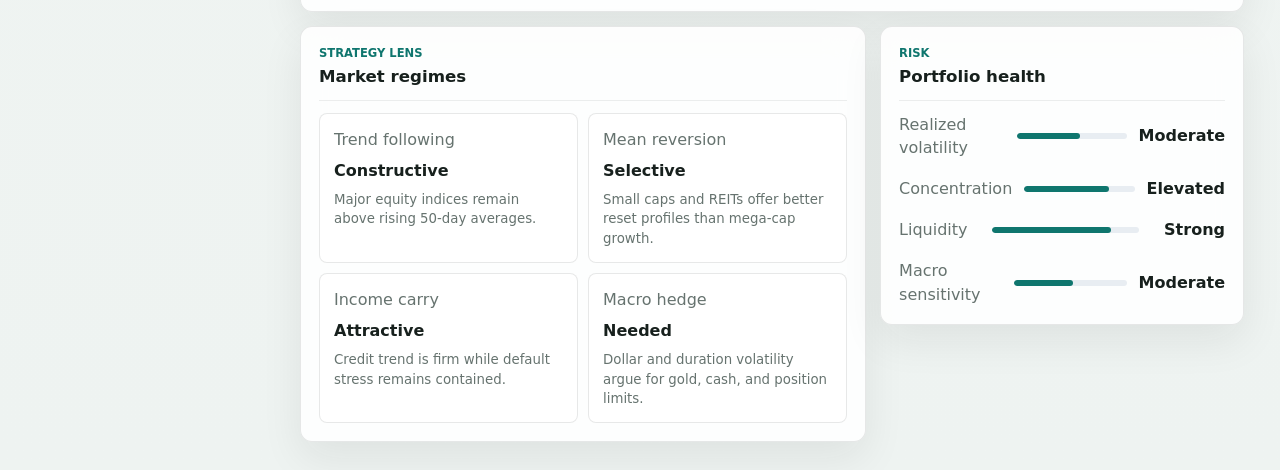
==== commit ed3fb639: "Add document intelligence UI" ====
--- a/index.html
+++ b/index.html
@@ -195,6 +195,8 @@
                 <button class="primary-button" id="analyzePolicy">Scan policy</button>
                 <button class="text-button" id="applyPolicy">Apply parameters</button>
               </div>
+              <div class="document-upload-confirmation" id="policyUploadConfirmation">Awaiting policy upload</div>
+              <div class="uploaded-document-list" id="policyDocumentList" aria-label="Uploaded policy documents"></div>
             </section>
 
             <section class="policy-summary" aria-label="Policy analysis">
@@ -204,6 +206,16 @@
                 <small id="policySummary">Upload an investment policy statement, mandate, or guideline file to draft risk settings.</small>
               </div>
               <div class="policy-adjustments" id="policyAdjustments"></div>
+              <div class="document-intel-panel" id="policyScannerNarrative">
+                <span>Document scanner</span>
+                <strong>Ready to recognize policy constraints</strong>
+                <small>Scanned policy data will identify risk profile, cash reserve, concentration limits, trade thresholds, and mandate restrictions.</small>
+              </div>
+              <div class="document-intel-panel" id="policyModelImpact">
+                <span>Model impact</span>
+                <strong>No policy data applied yet</strong>
+                <small>Once applied, policy settings update the optimization model's risk profile, target cash, maximum position size, and rebalance threshold.</small>
+              </div>
             </section>
           </div>
         </article>
@@ -291,6 +303,18 @@
             <div class="statement-status">
               <span class="data-badge" id="statementStatus">No statement</span>
               <small id="statementSummary">Upload a brokerage or custodian statement to identify holdings, quantities, and market values.</small>
+            </div>
+            <div class="document-upload-confirmation" id="statementUploadConfirmation">Awaiting statement upload</div>
+            <div class="uploaded-document-list" id="statementDocumentList" aria-label="Uploaded investment statements"></div>
+            <div class="document-intel-panel" id="statementScannerNarrative">
+              <span>AI statement scanner</span>
+              <strong>Ready to recognize holdings</strong>
+              <small>The scanner looks for tickers, names, categories, quantities, prices, and market values before populating the portfolio.</small>
+            </div>
+            <div class="document-intel-panel" id="statementModelImpact">
+              <span>Model impact</span>
+              <strong>No statement data applied yet</strong>
+              <small>Imported holdings will replace editable positions, set category targets from the current risk profile, and rerun trade recommendations.</small>
             </div>
             <div class="statement-preview" id="statementPreview"></div>
           </div>
@@ -468,6 +492,14 @@
               </div>
             </section>
           </div>
+
+          <section class="document-model-evidence" id="optimizationDocumentEvidence" aria-label="Optimization model document inputs">
+            <div class="subheader">
+              <h3>Document inputs used by model</h3>
+              <span id="documentEvidenceStatus">No documents applied</span>
+            </div>
+            <div class="document-impact-grid" id="optimizationDataUsed"></div>
+          </section>
 
           <div class="recommendation-grid">
             <section>
@@ -614,6 +646,7 @@
     <script src="municipal-rates.js?v=municipal-rates-1"></script>
     <script src="statement-import.js?v=statement-import-1"></script>
     <script src="kelowna-macro.js?v=kelowna-macro-1"></script>
+    <script src="document-intelligence.js?v=document-intel-1"></script>
     <script src="ui-polish.js?v=ui-polish-1"></script>
   </body>
 </html>
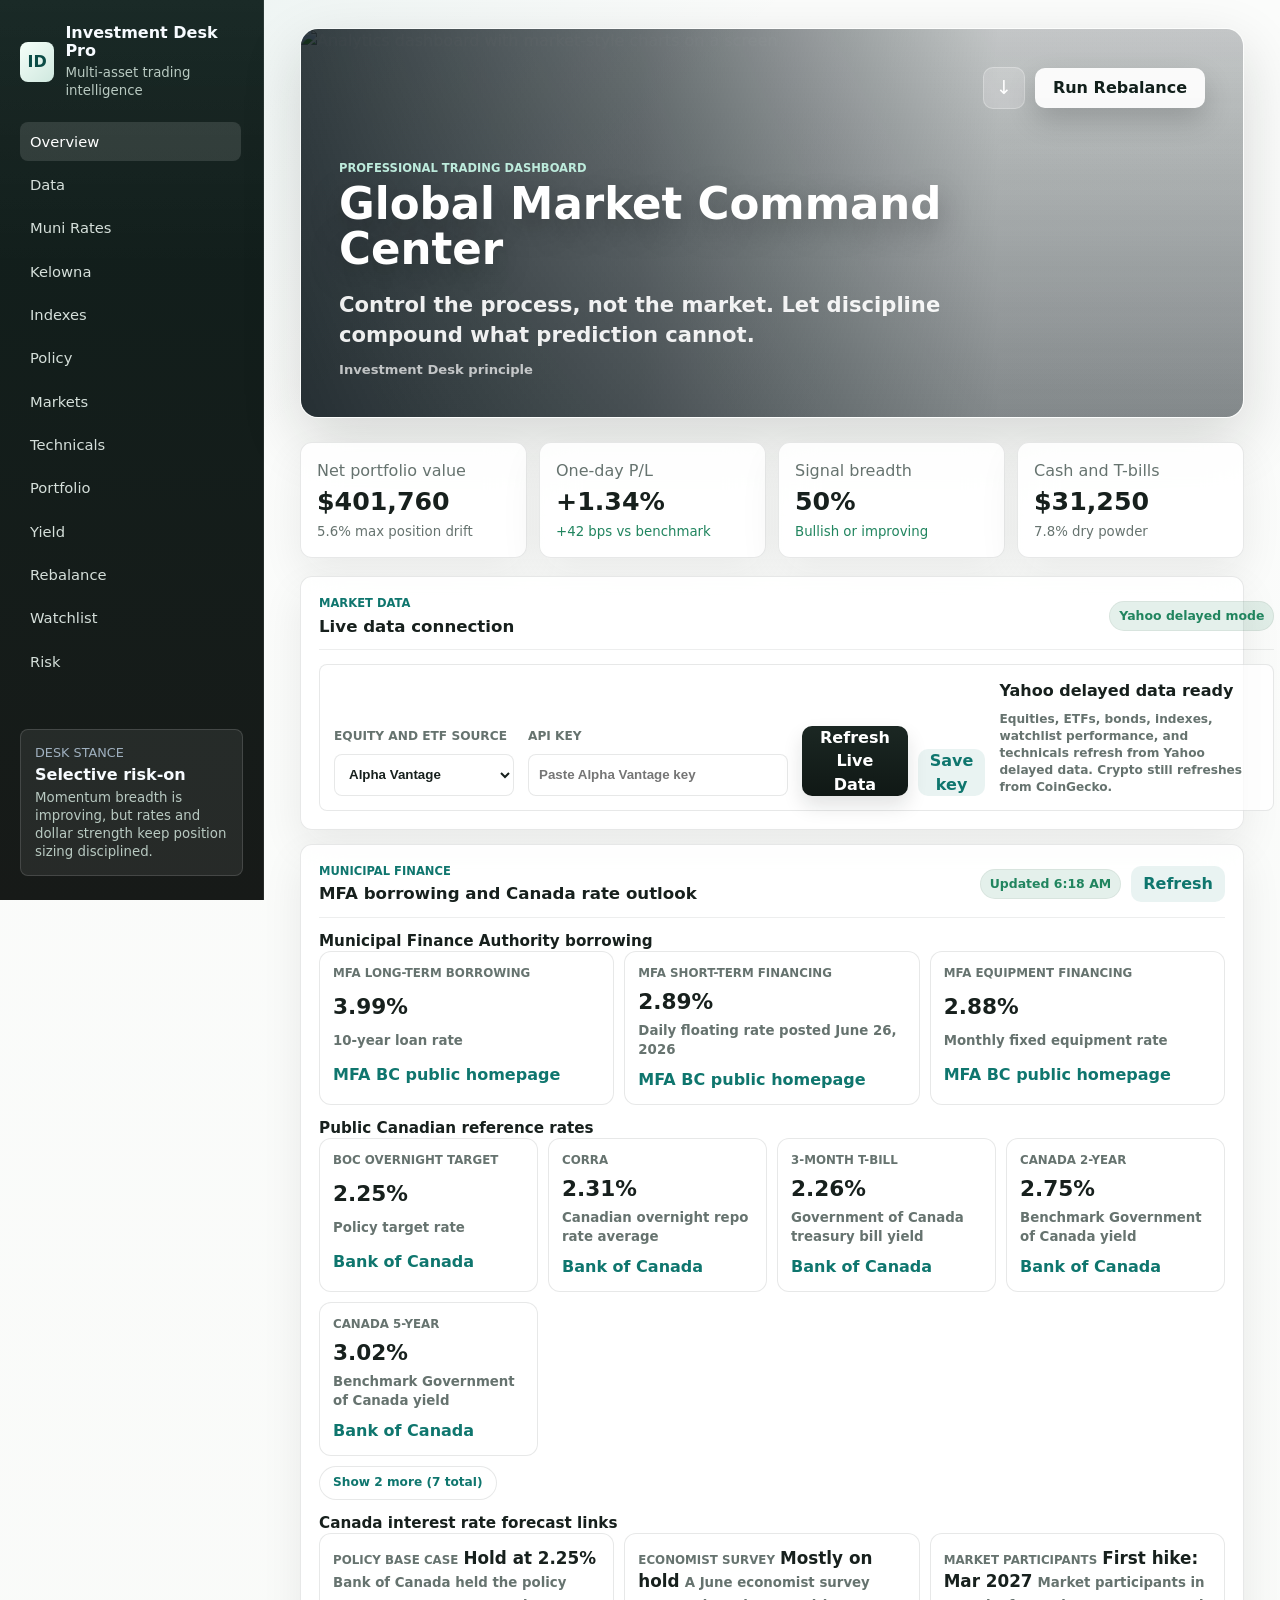
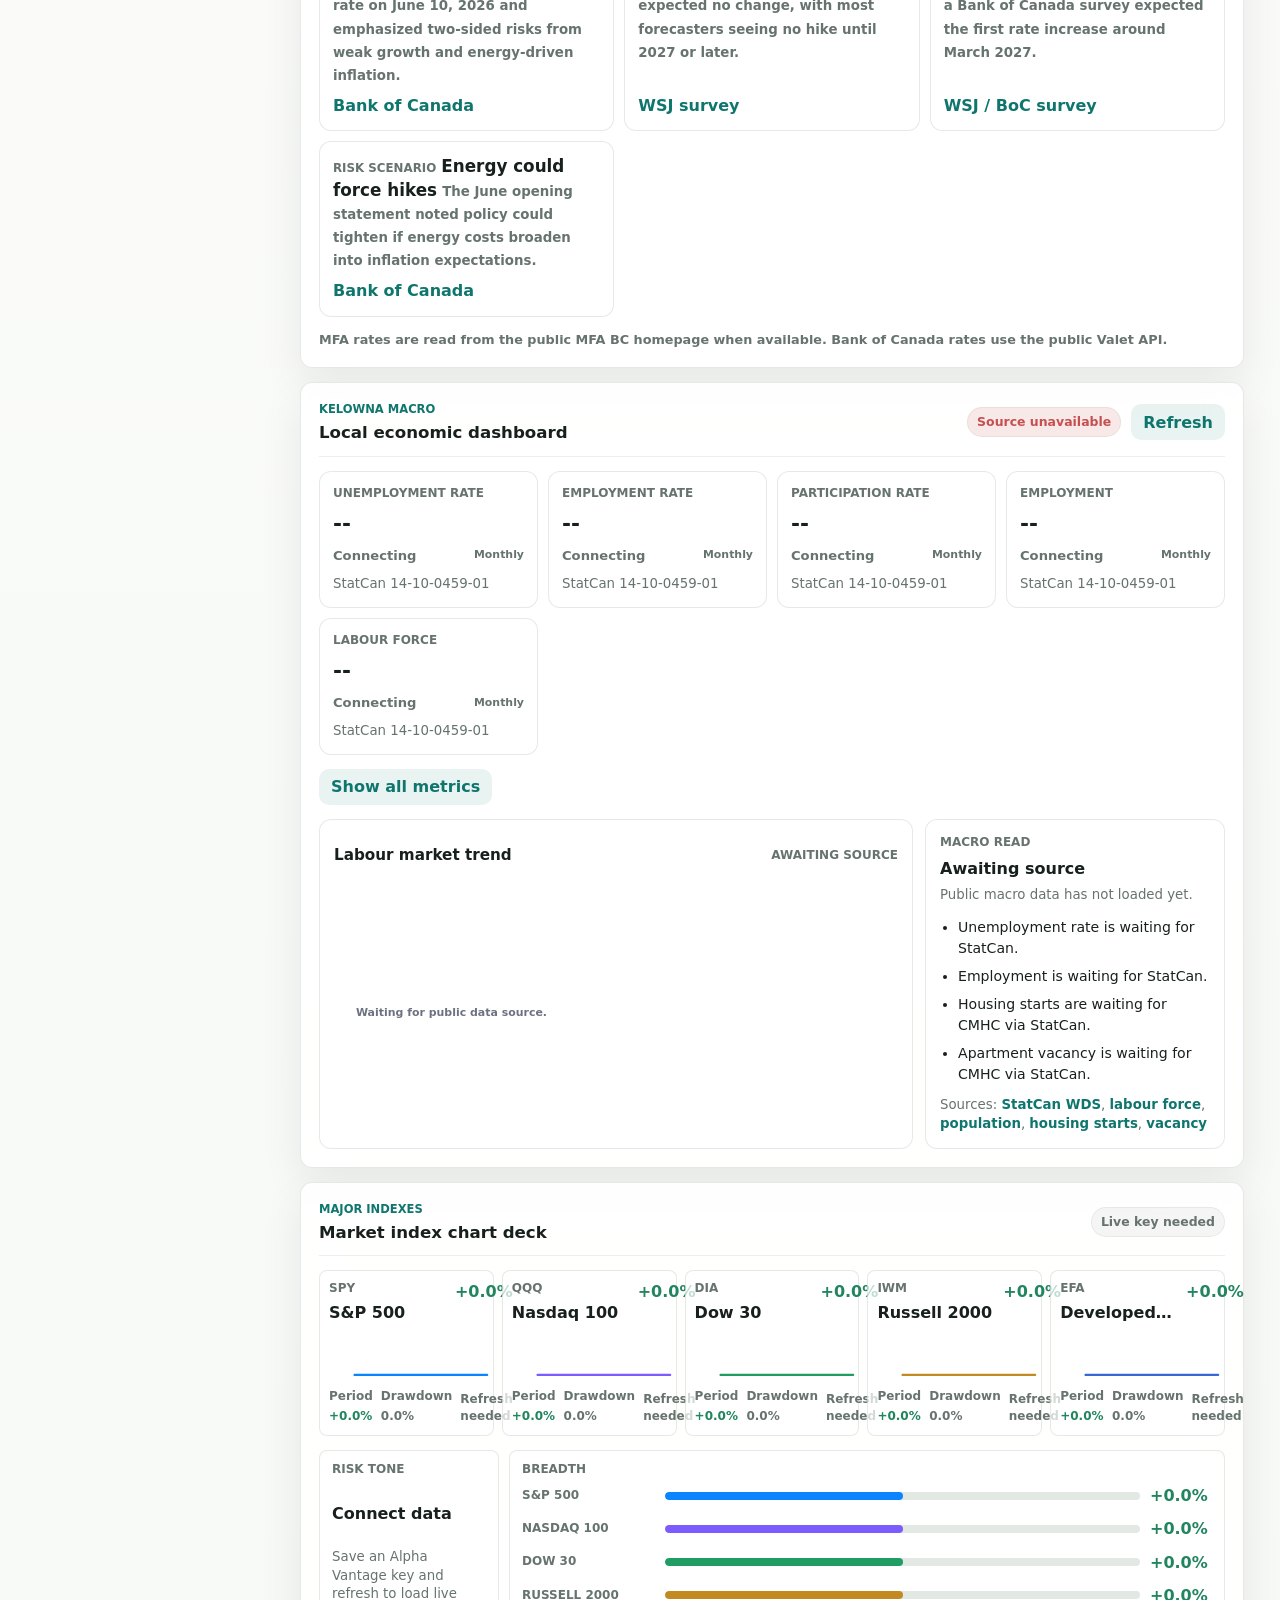
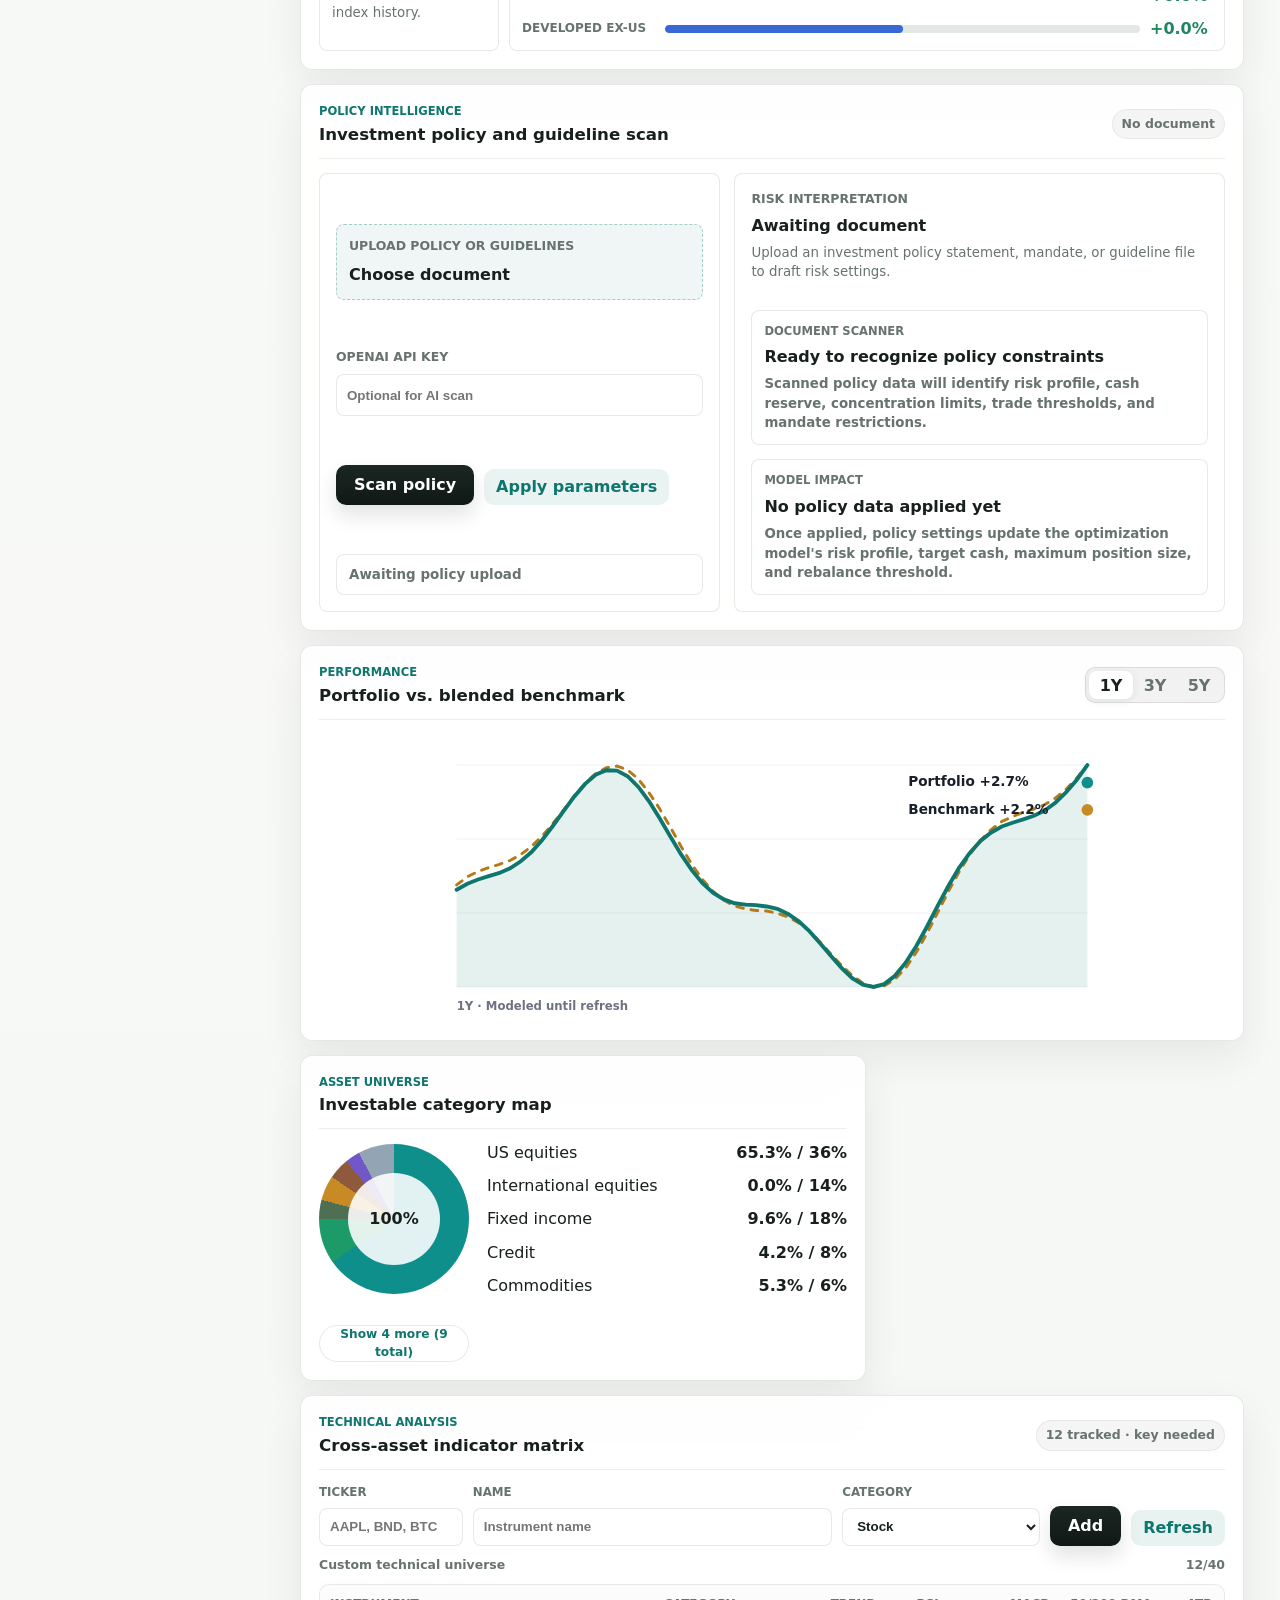
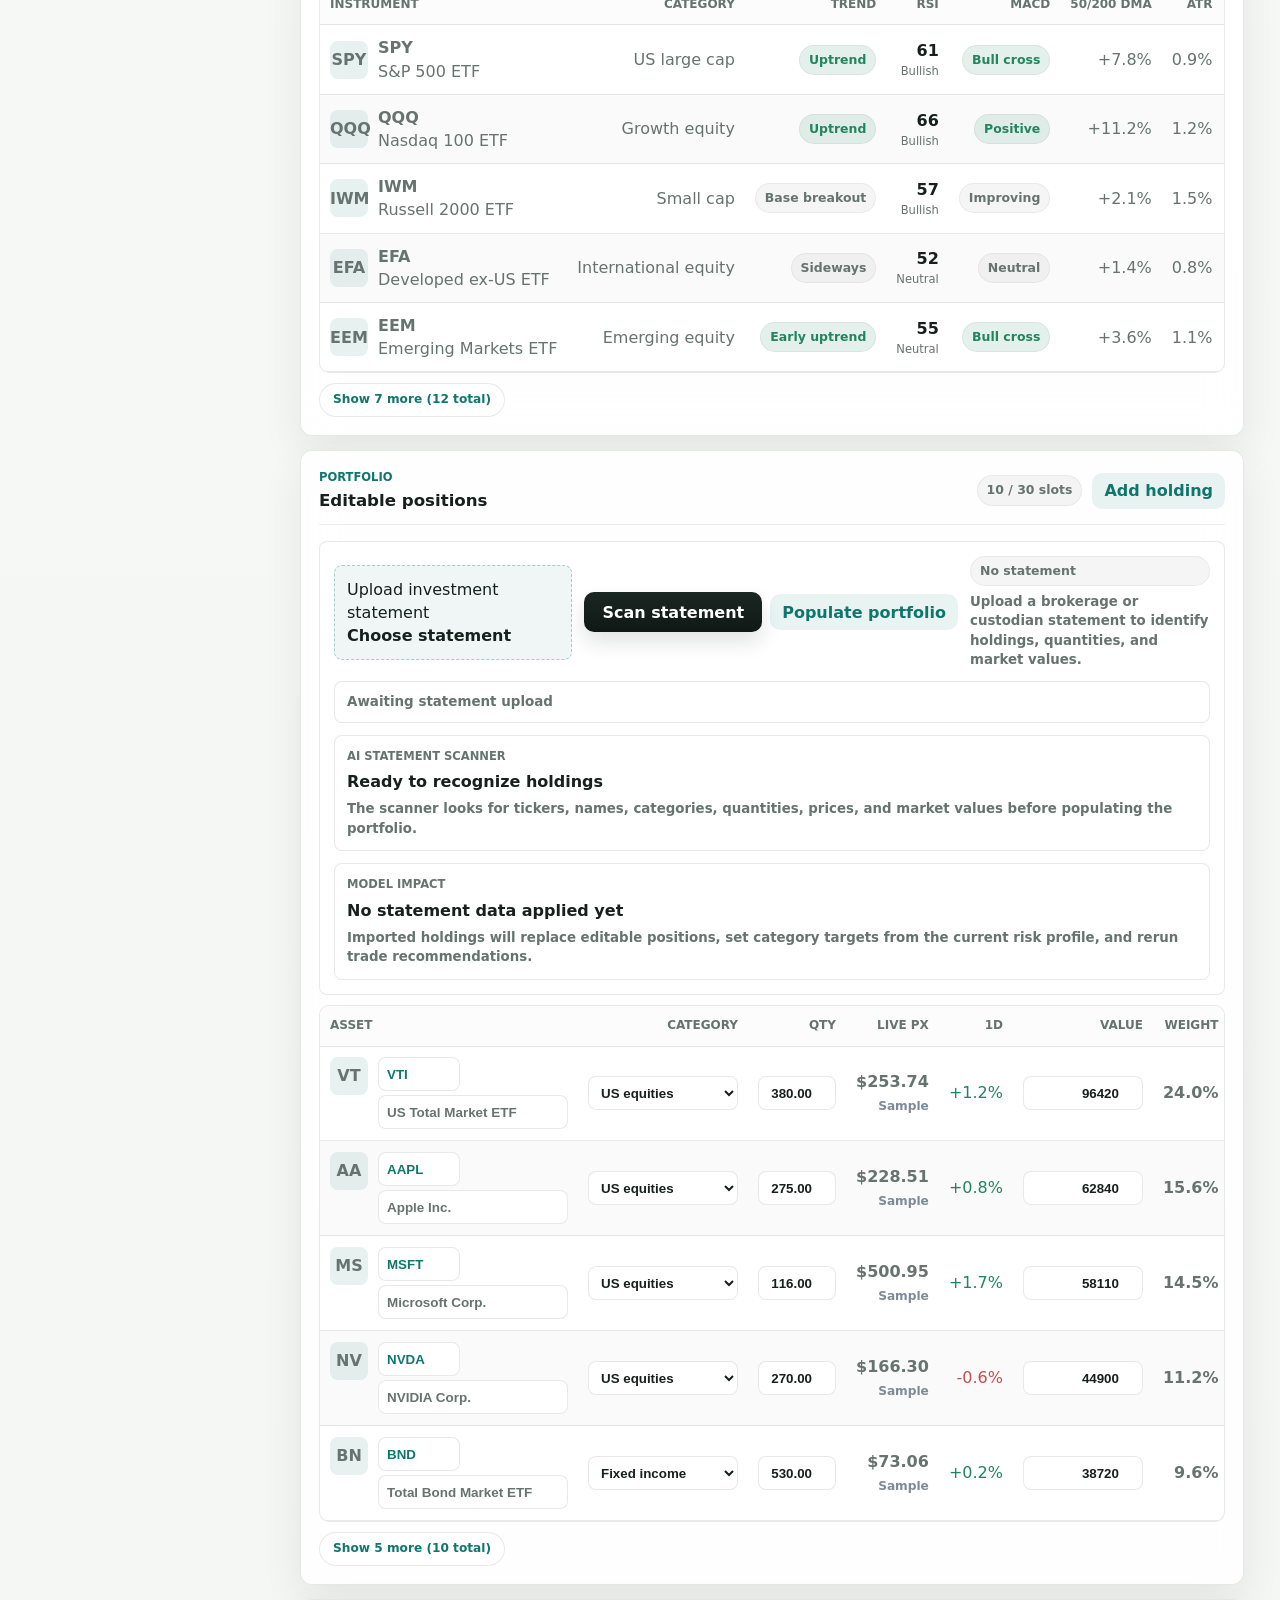
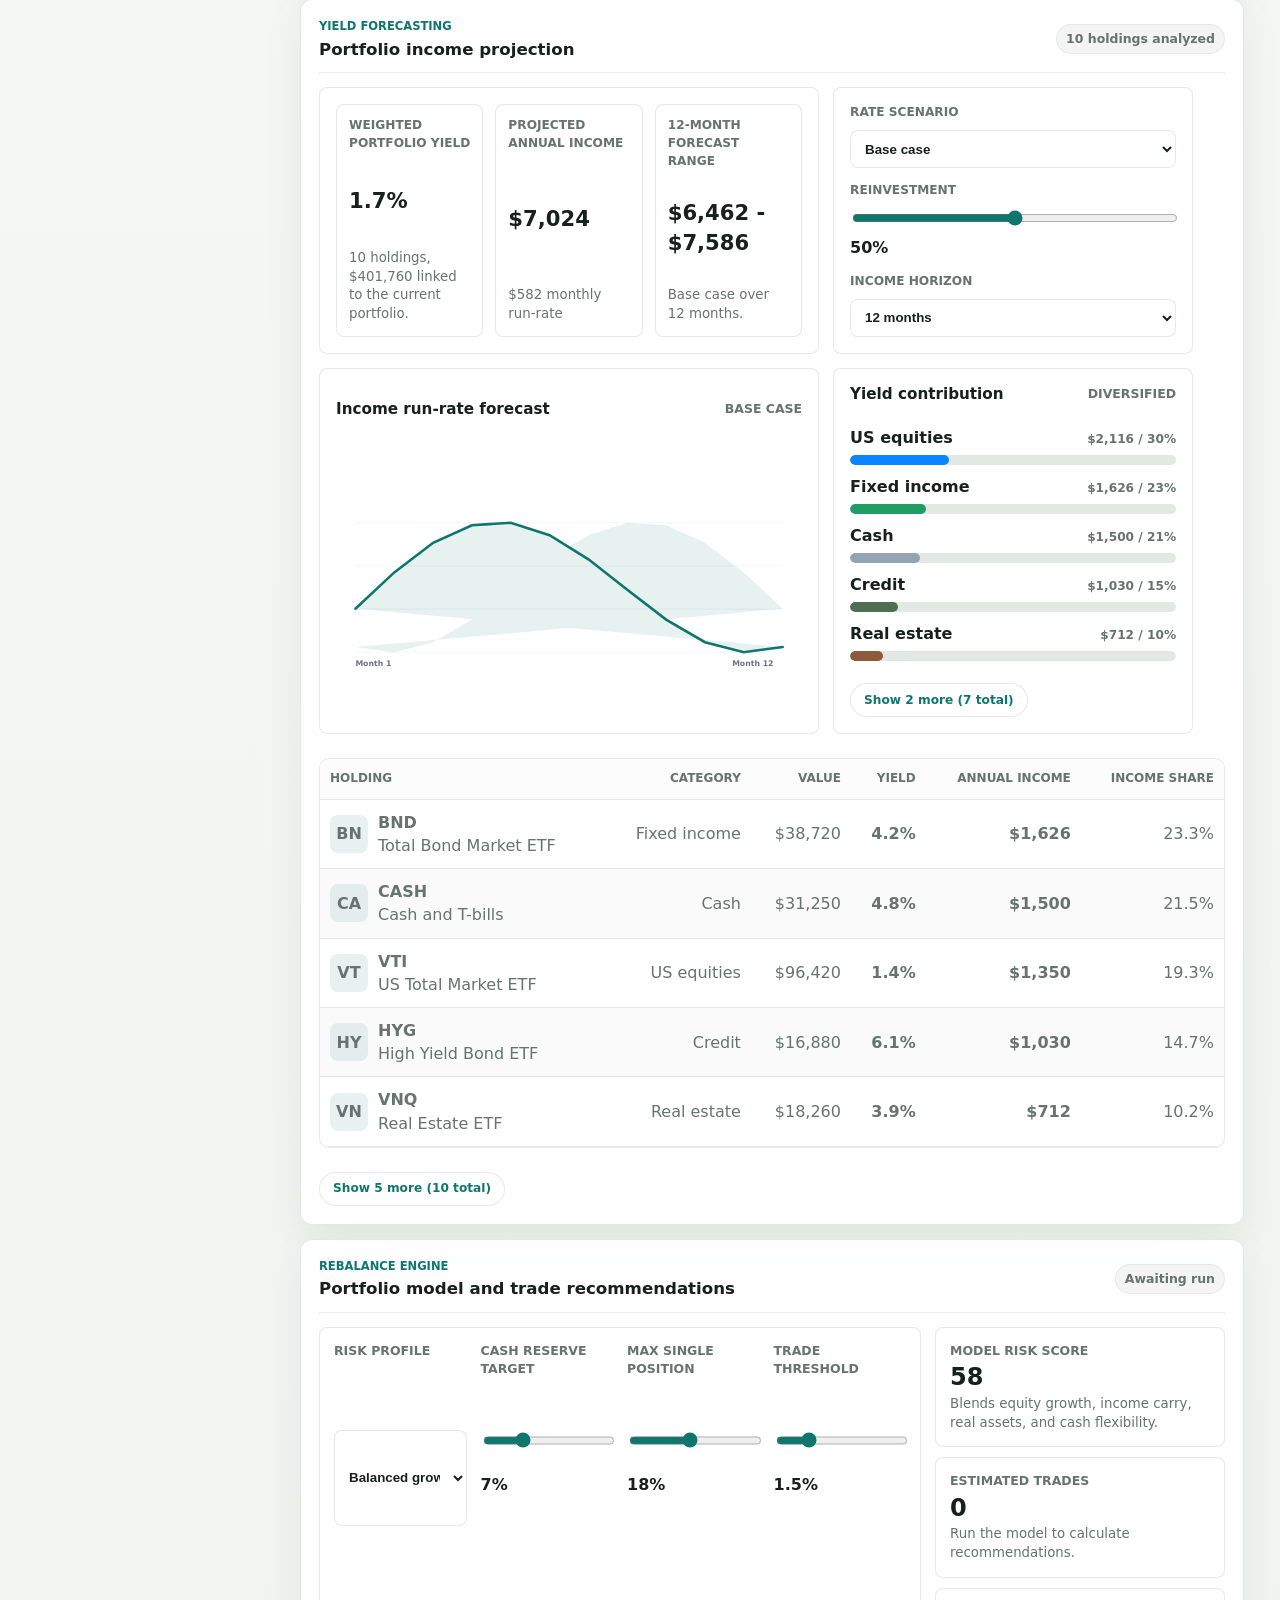
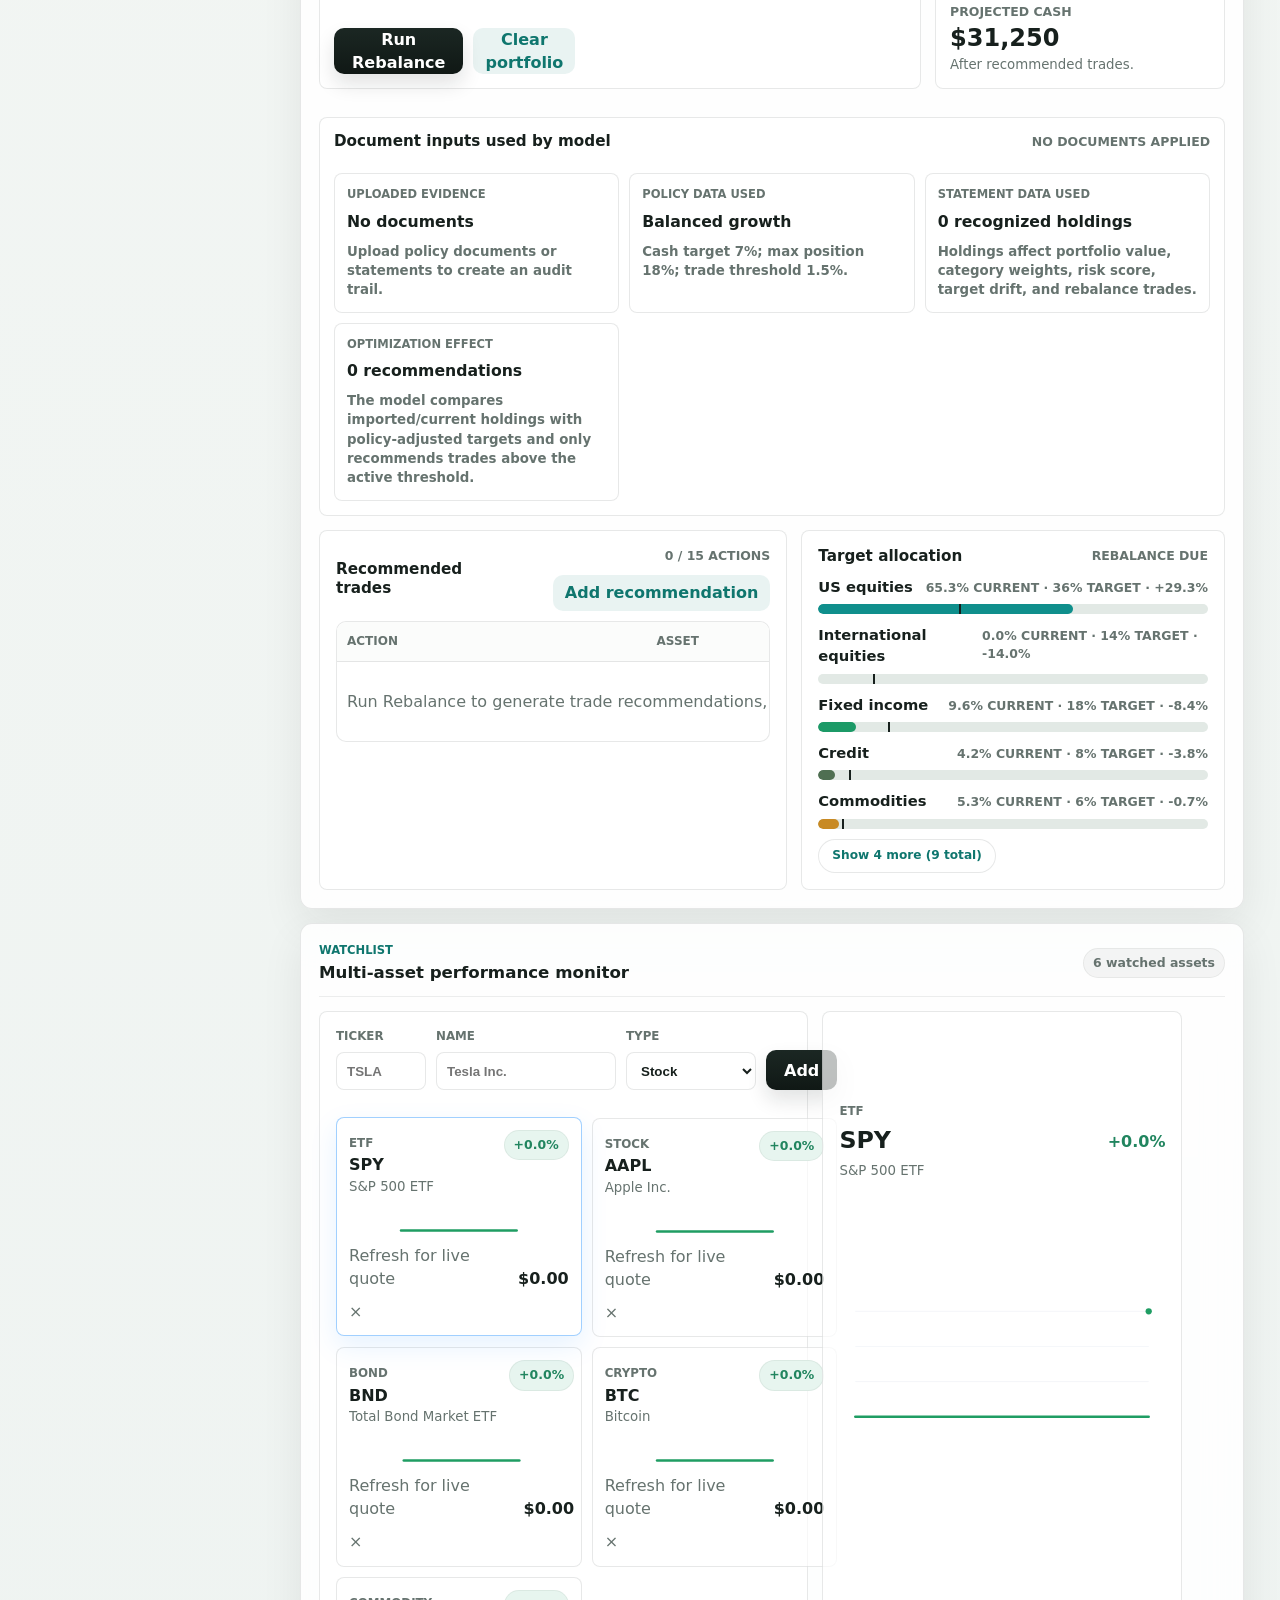
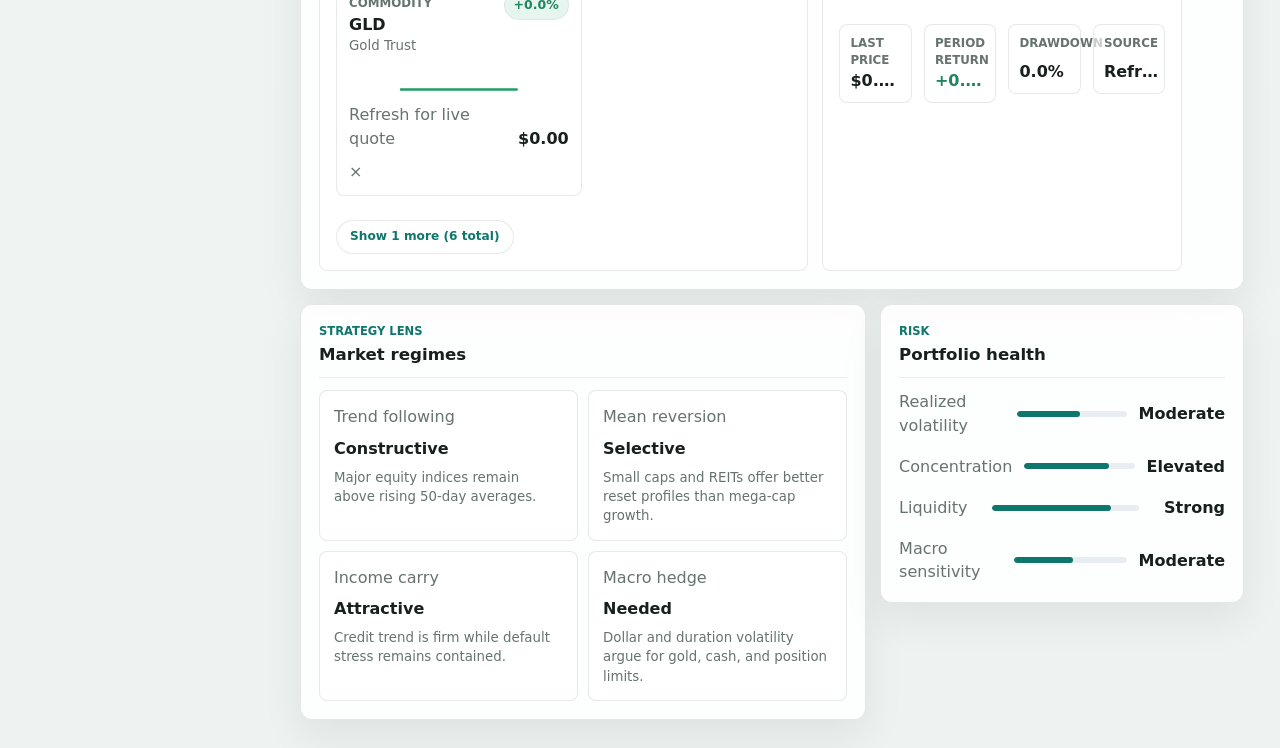
==== commit 057cd749: "Load upload sync from dashboard index" ====
--- a/index.html
+++ b/index.html
@@ -8,6 +8,7 @@
     <link rel="stylesheet" href="watchlist.css?v=watchlist-fix-1" />
     <link rel="stylesheet" href="yield.css?v=yield-1" />
     <link rel="stylesheet" href="ui-polish.css?v=ui-polish-1" />
+    <link rel="stylesheet" href="hero.css?v=hero-1" />
   </head>
   <body>
     <aside class="sidebar" aria-label="Trading platform navigation">
@@ -42,18 +43,23 @@
     </aside>
 
     <main>
-      <header class="topbar">
-        <div>
+      <header class="topbar hero-topbar" id="overview" aria-label="Investment command center hero">
+        <img class="hero-image" src="https://images.unsplash.com/photo-1551288049-bebda4e38f71?auto=format&amp;fit=crop&amp;w=1800&amp;q=80" alt="Analytics dashboard with market-style charts on a screen" />
+        <div class="hero-copy">
           <p class="eyebrow">Professional trading dashboard</p>
           <h1>Global Market Command Center</h1>
+          <blockquote>
+            <p>Control the process, not the market. Let discipline compound what prediction cannot.</p>
+            <cite>Investment Desk principle</cite>
+          </blockquote>
         </div>
-        <div class="actions">
+        <div class="actions hero-actions">
           <button class="icon-button" aria-label="Download report" title="Download report">↓</button>
           <button class="primary-button" id="runRebalanceTop">Run Rebalance</button>
         </div>
       </header>
 
-      <section class="kpi-grid" id="overview" aria-label="Portfolio and market summary">
+      <section class="kpi-grid" id="portfolio-summary" aria-label="Portfolio and market summary">
         <article class="kpi">
           <span>Net portfolio value</span>
           <strong id="totalValue">$428,940</strong>
@@ -637,16 +643,17 @@
       </section>
     </main>
 
-    <script src="script.js?v=performance-live-1"></script>
+    <script src="script.js?v=upload-sync-1"></script>
     <script src="policy.js?v=policy-ai-2"></script>
-    <script src="markets.js?v=live-data-1"></script>
-    <script src="yield.js?v=live-data-1"></script>
+    <script src="markets.js?v=upload-sync-1"></script>
+    <script src="yield.js?v=upload-sync-1"></script>
     <script src="watchlist-fix.js?v=watchlist-fix-2"></script>
     <script src="enhancements.js?v=index-refresh-1"></script>
     <script src="municipal-rates.js?v=municipal-rates-1"></script>
-    <script src="statement-import.js?v=statement-import-1"></script>
+    <script src="statement-import.js?v=upload-sync-1"></script>
     <script src="kelowna-macro.js?v=kelowna-macro-1"></script>
-    <script src="document-intelligence.js?v=document-intel-1"></script>
+    <script src="document-intelligence.js?v=upload-sync-1"></script>
+    <script src="upload-sync.js?v=upload-sync-1"></script>
     <script src="ui-polish.js?v=ui-polish-1"></script>
   </body>
 </html>
--- a/hero.css
+++ b/hero.css
@@ -0,0 +1,115 @@
+.hero-topbar {
+  position: relative;
+  min-height: clamp(310px, 34vw, 390px);
+  margin-bottom: 22px;
+  overflow: hidden;
+  align-items: flex-end;
+  padding: clamp(24px, 3vw, 38px);
+  border: 1px solid rgba(255, 255, 255, 0.28);
+  border-radius: 18px;
+  color: #ffffff;
+  box-shadow: 0 22px 60px rgba(16, 24, 21, 0.16);
+  isolation: isolate;
+}
+
+.hero-topbar::after {
+  content: "";
+  position: absolute;
+  inset: 0;
+  z-index: -1;
+  background:
+    linear-gradient(90deg, rgba(6, 17, 22, 0.78) 0%, rgba(6, 17, 22, 0.54) 36%, rgba(6, 17, 22, 0.12) 74%),
+    linear-gradient(180deg, rgba(6, 17, 22, 0.12) 0%, rgba(6, 17, 22, 0.42) 100%);
+}
+
+.hero-image {
+  position: absolute;
+  inset: 0;
+  z-index: -2;
+  width: 100%;
+  height: 100%;
+  object-fit: cover;
+  object-position: center;
+}
+
+.hero-copy {
+  position: relative;
+  z-index: 1;
+  max-width: 760px;
+}
+
+.hero-copy .eyebrow {
+  color: #bdebdc;
+}
+
+.hero-copy h1 {
+  text-shadow: 0 10px 30px rgba(0, 0, 0, 0.34);
+}
+
+.hero-copy blockquote {
+  max-width: 680px;
+  margin: 18px 0 0;
+}
+
+.hero-copy blockquote p {
+  max-width: 64ch;
+  margin: 0;
+  color: rgba(255, 255, 255, 0.92);
+  font-size: clamp(1rem, 1.7vw, 1.32rem);
+  font-weight: 680;
+  line-height: 1.42;
+}
+
+.hero-copy cite {
+  display: block;
+  margin-top: 10px;
+  color: rgba(255, 255, 255, 0.7);
+  font-size: 0.82rem;
+  font-style: normal;
+  font-weight: 780;
+}
+
+.hero-actions {
+  position: relative;
+  z-index: 1;
+  align-self: flex-start;
+}
+
+.hero-topbar .primary-button {
+  min-width: 146px;
+  background: rgba(255, 255, 255, 0.92);
+  color: #12201c;
+  box-shadow: 0 12px 28px rgba(0, 0, 0, 0.18);
+  white-space: nowrap;
+}
+
+.hero-topbar .icon-button {
+  flex: 0 0 auto;
+  background: rgba(255, 255, 255, 0.18);
+  color: #ffffff;
+  box-shadow: inset 0 0 0 1px rgba(255, 255, 255, 0.28);
+}
+
+@media (max-width: 720px) {
+  .hero-topbar {
+    min-height: 390px;
+    padding: 22px;
+  }
+
+  .hero-topbar::after {
+    background: linear-gradient(180deg, rgba(6, 17, 22, 0.76) 0%, rgba(6, 17, 22, 0.58) 52%, rgba(6, 17, 22, 0.26) 100%);
+  }
+
+  .hero-image {
+    object-position: 58% center;
+  }
+
+  .hero-copy blockquote p {
+    font-size: 1rem;
+  }
+
+  .hero-actions {
+    width: 100%;
+    align-self: stretch;
+  }
+}
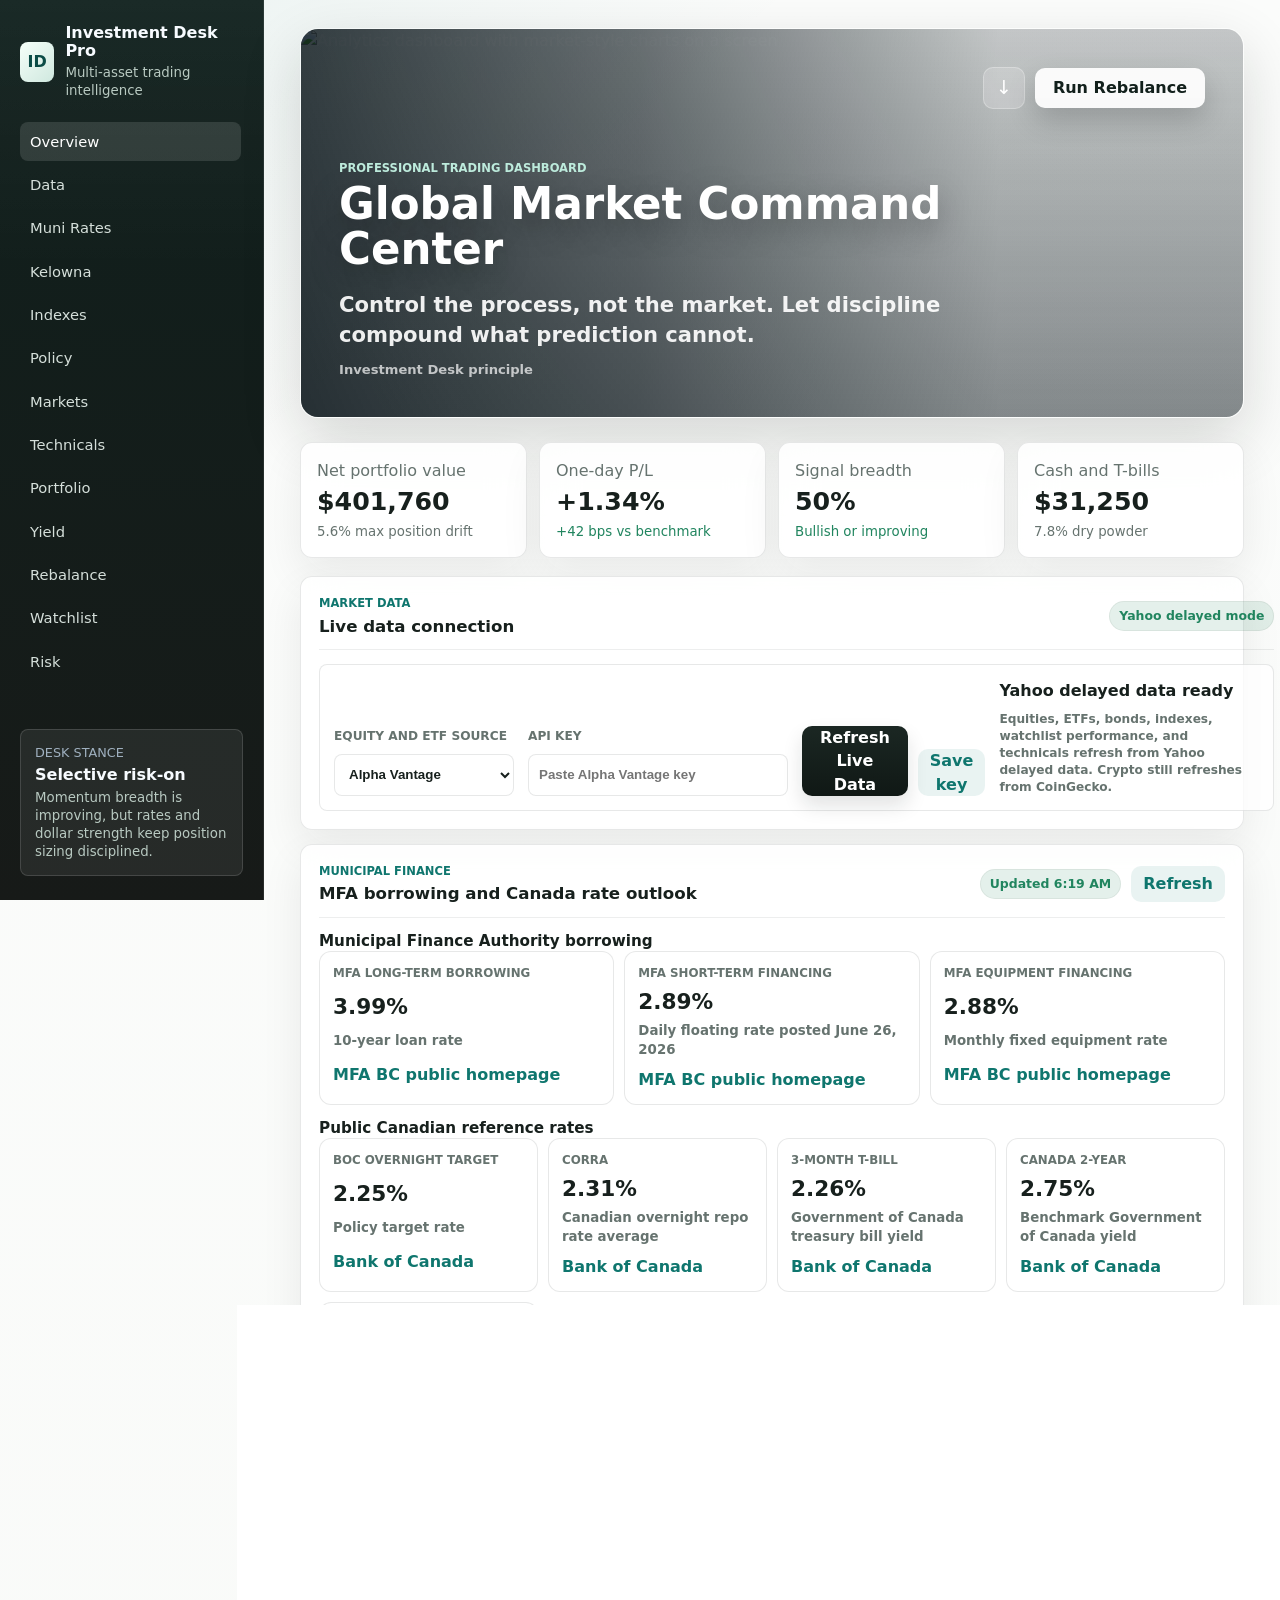
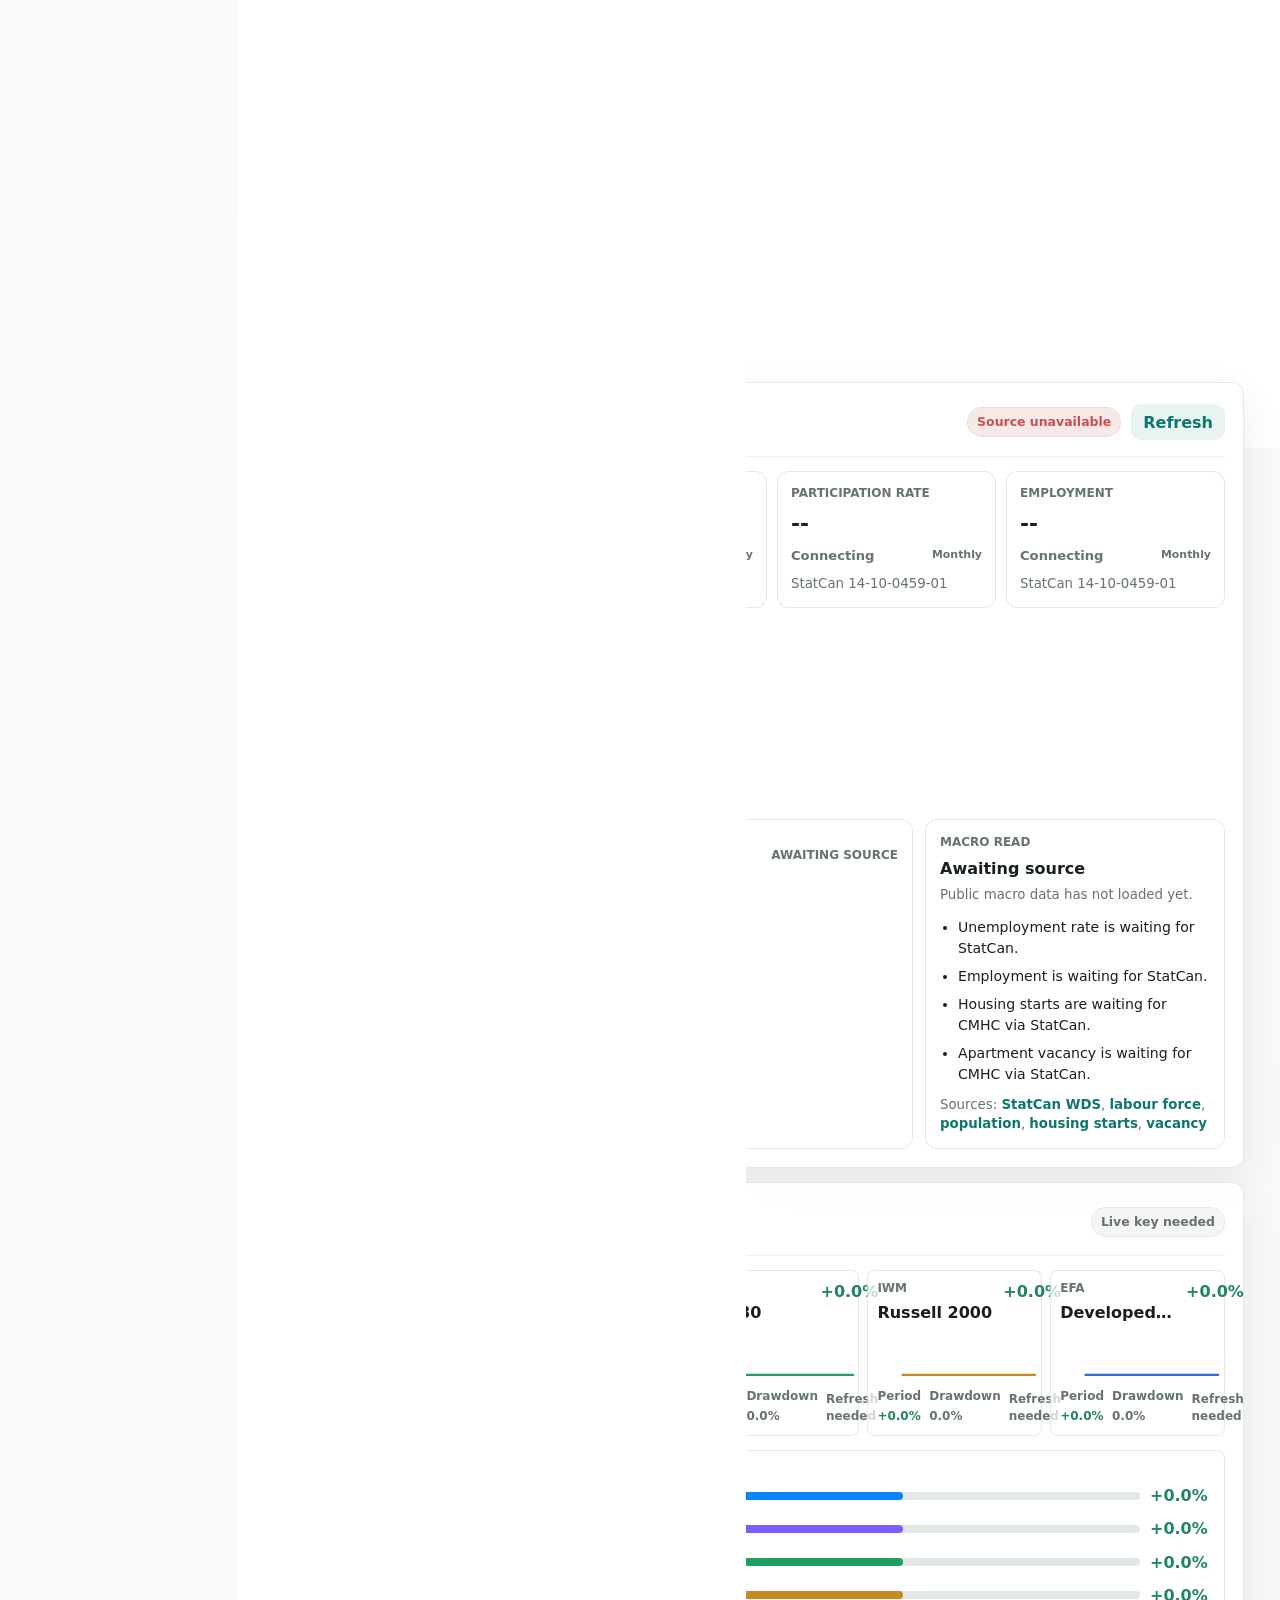
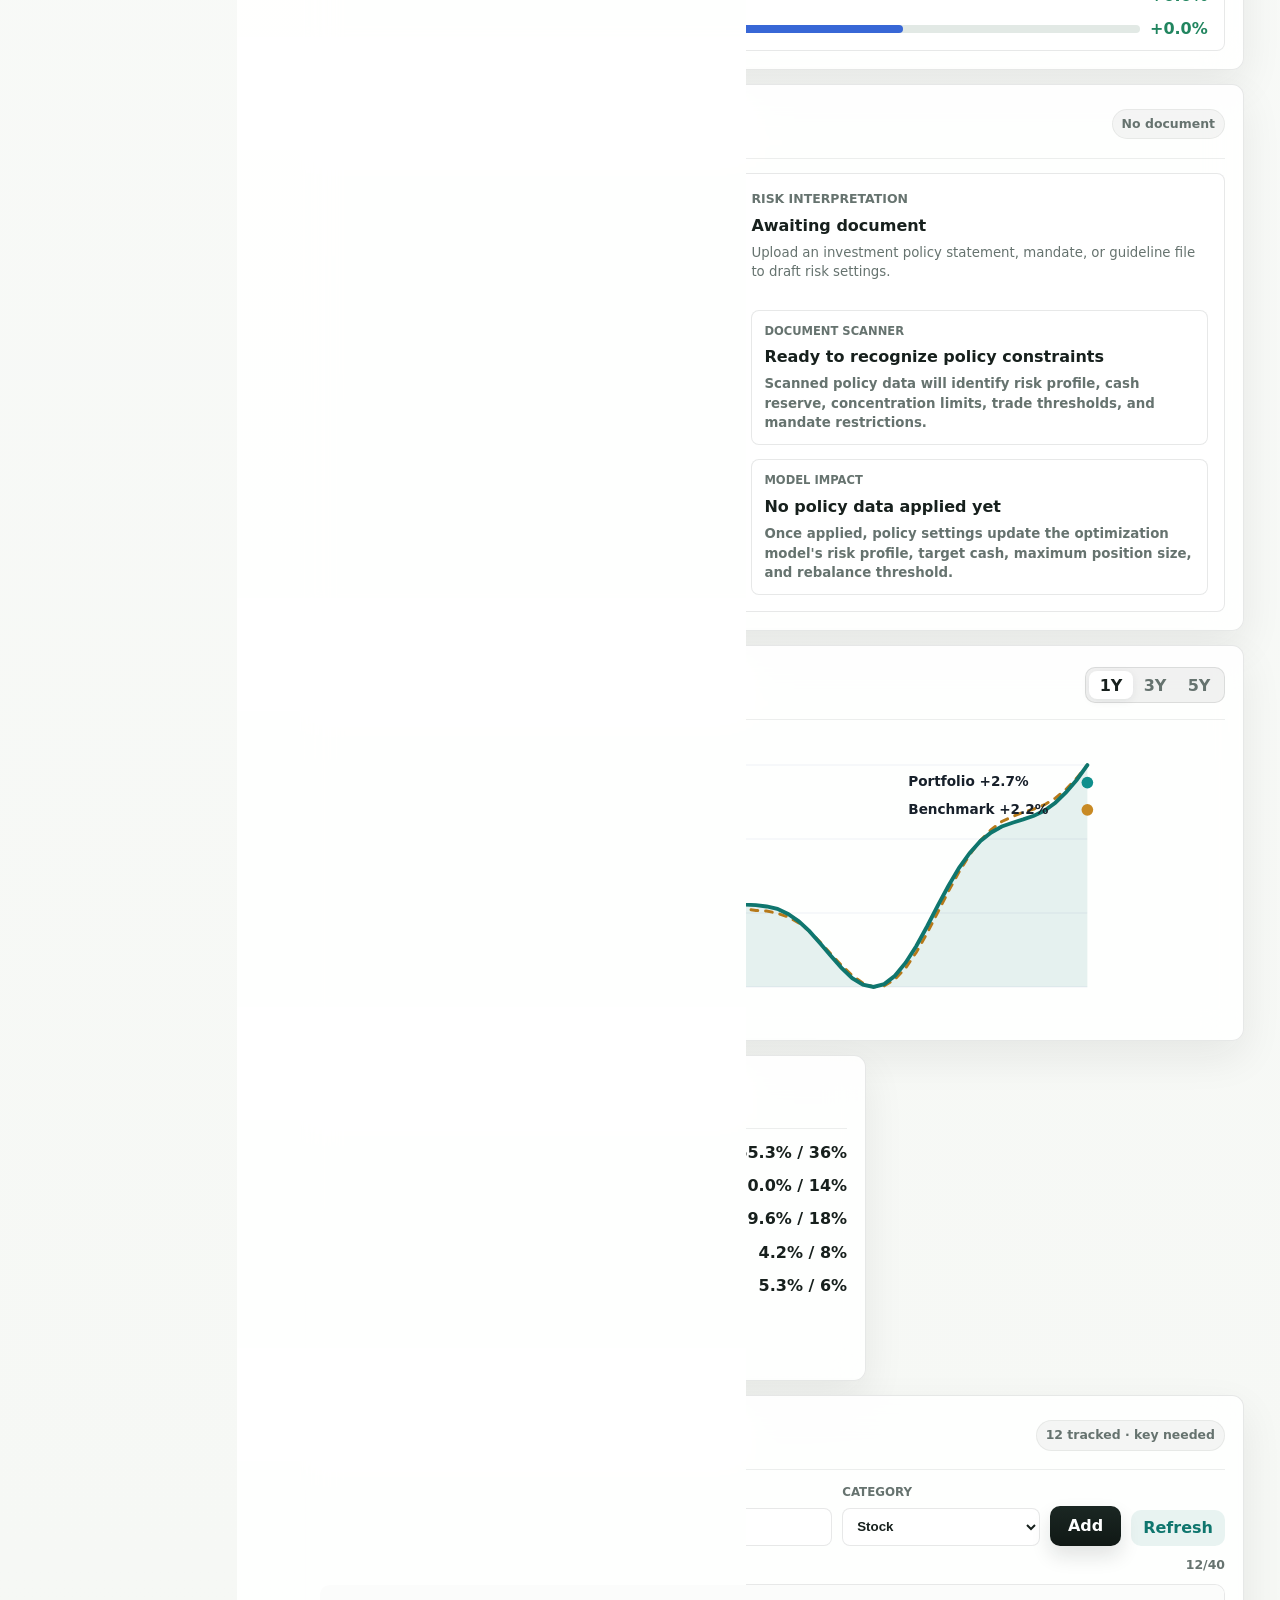
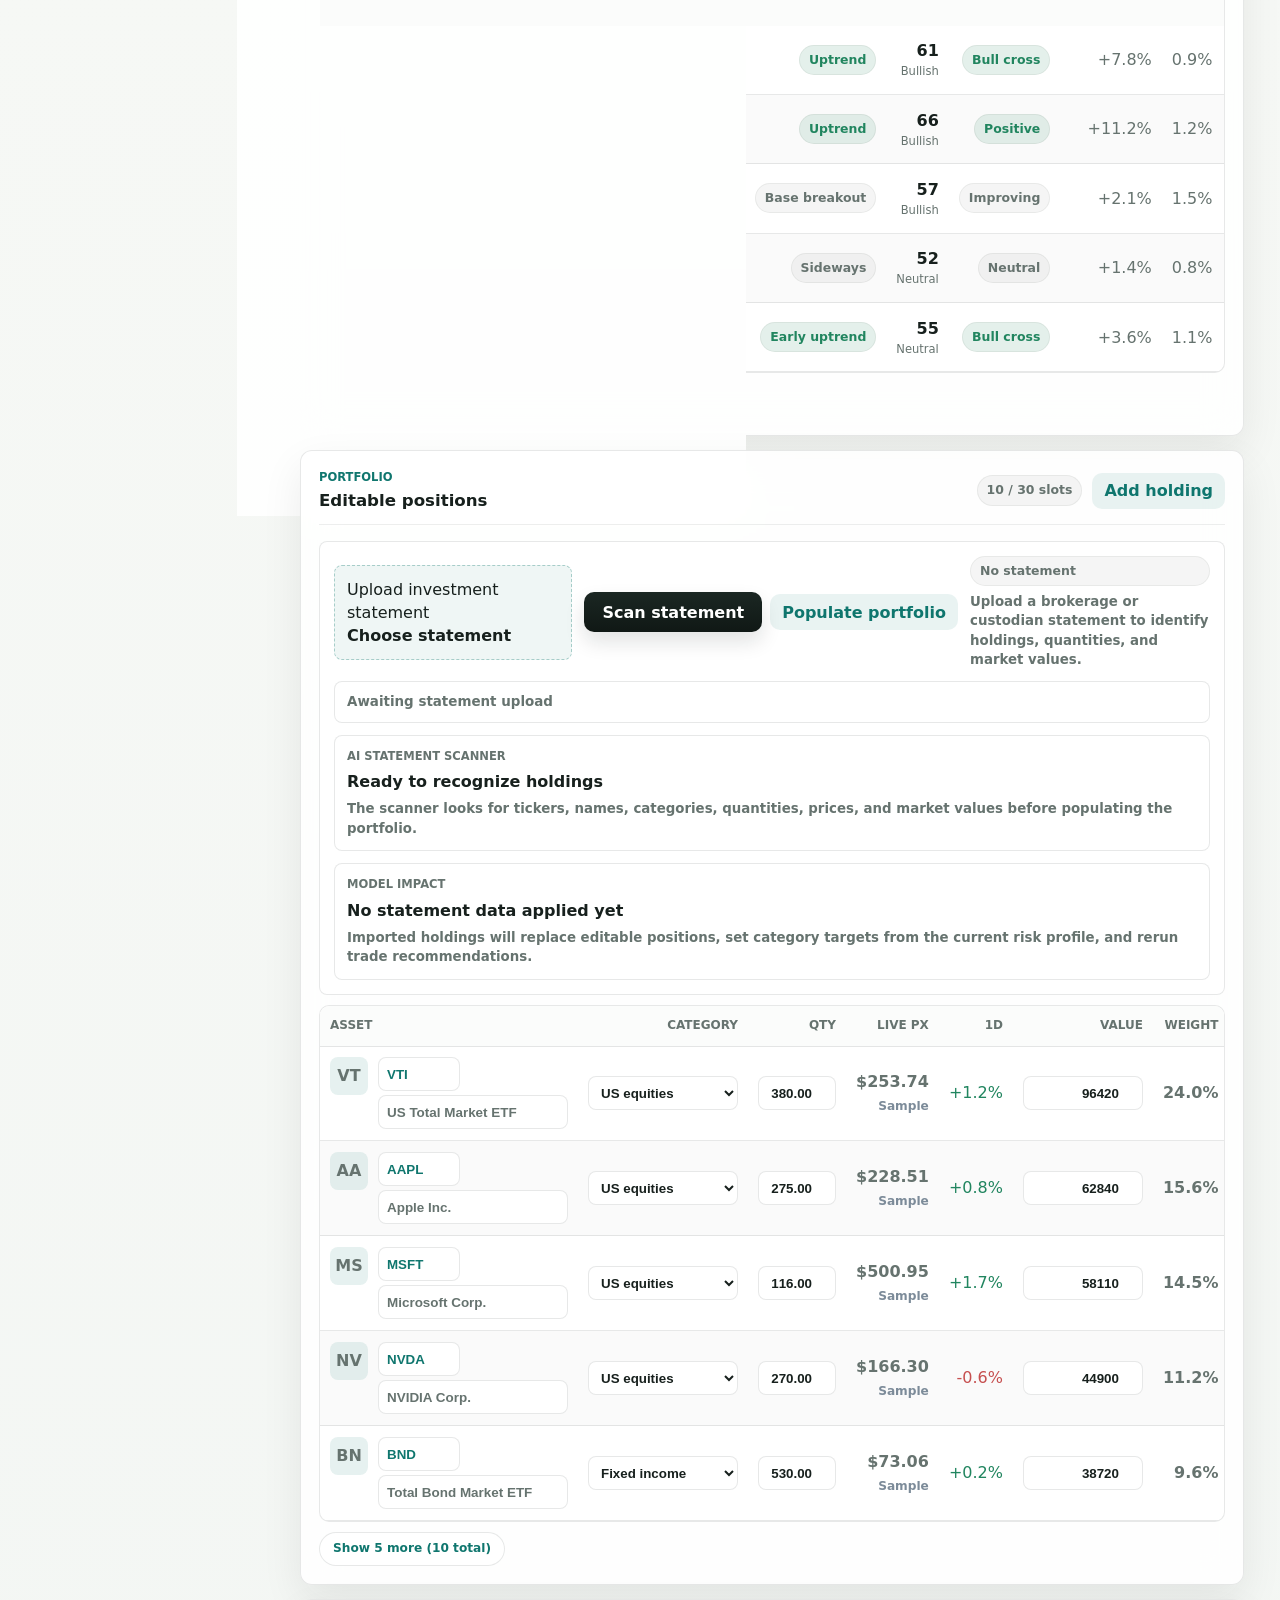
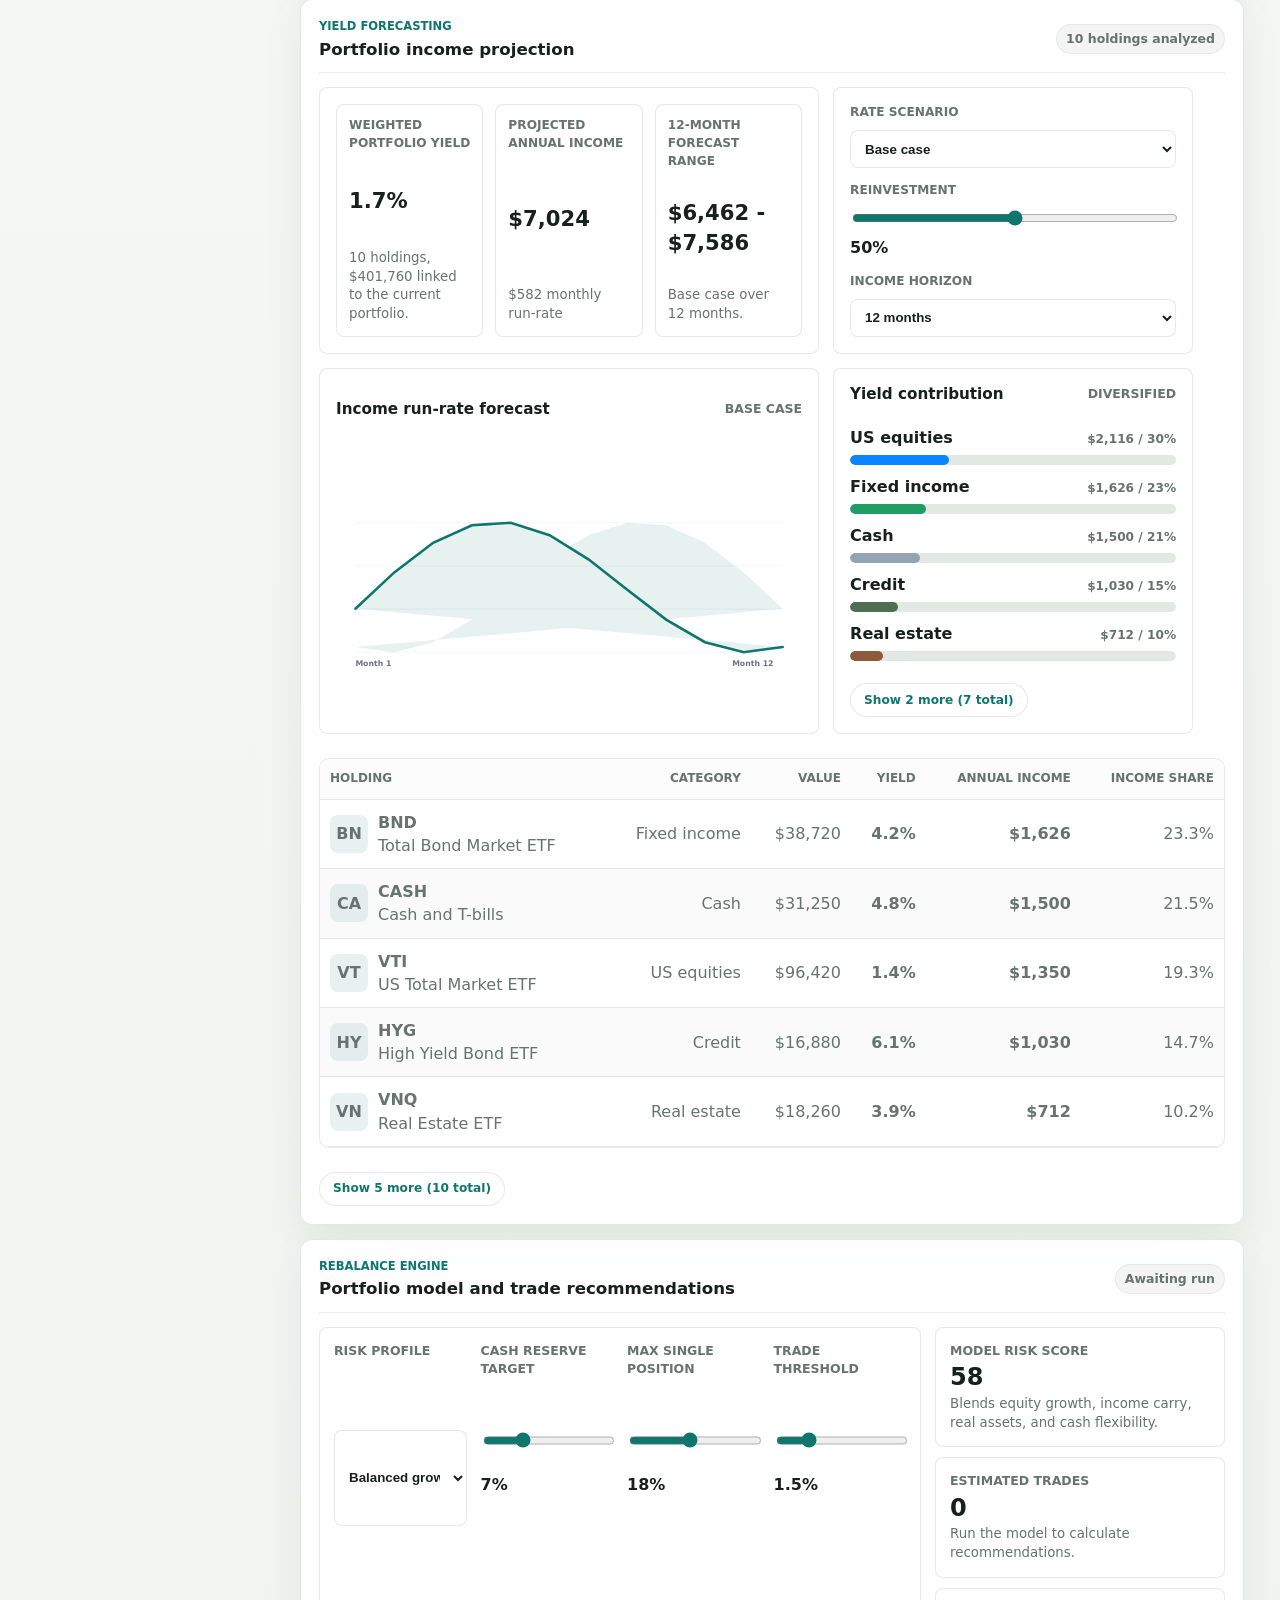
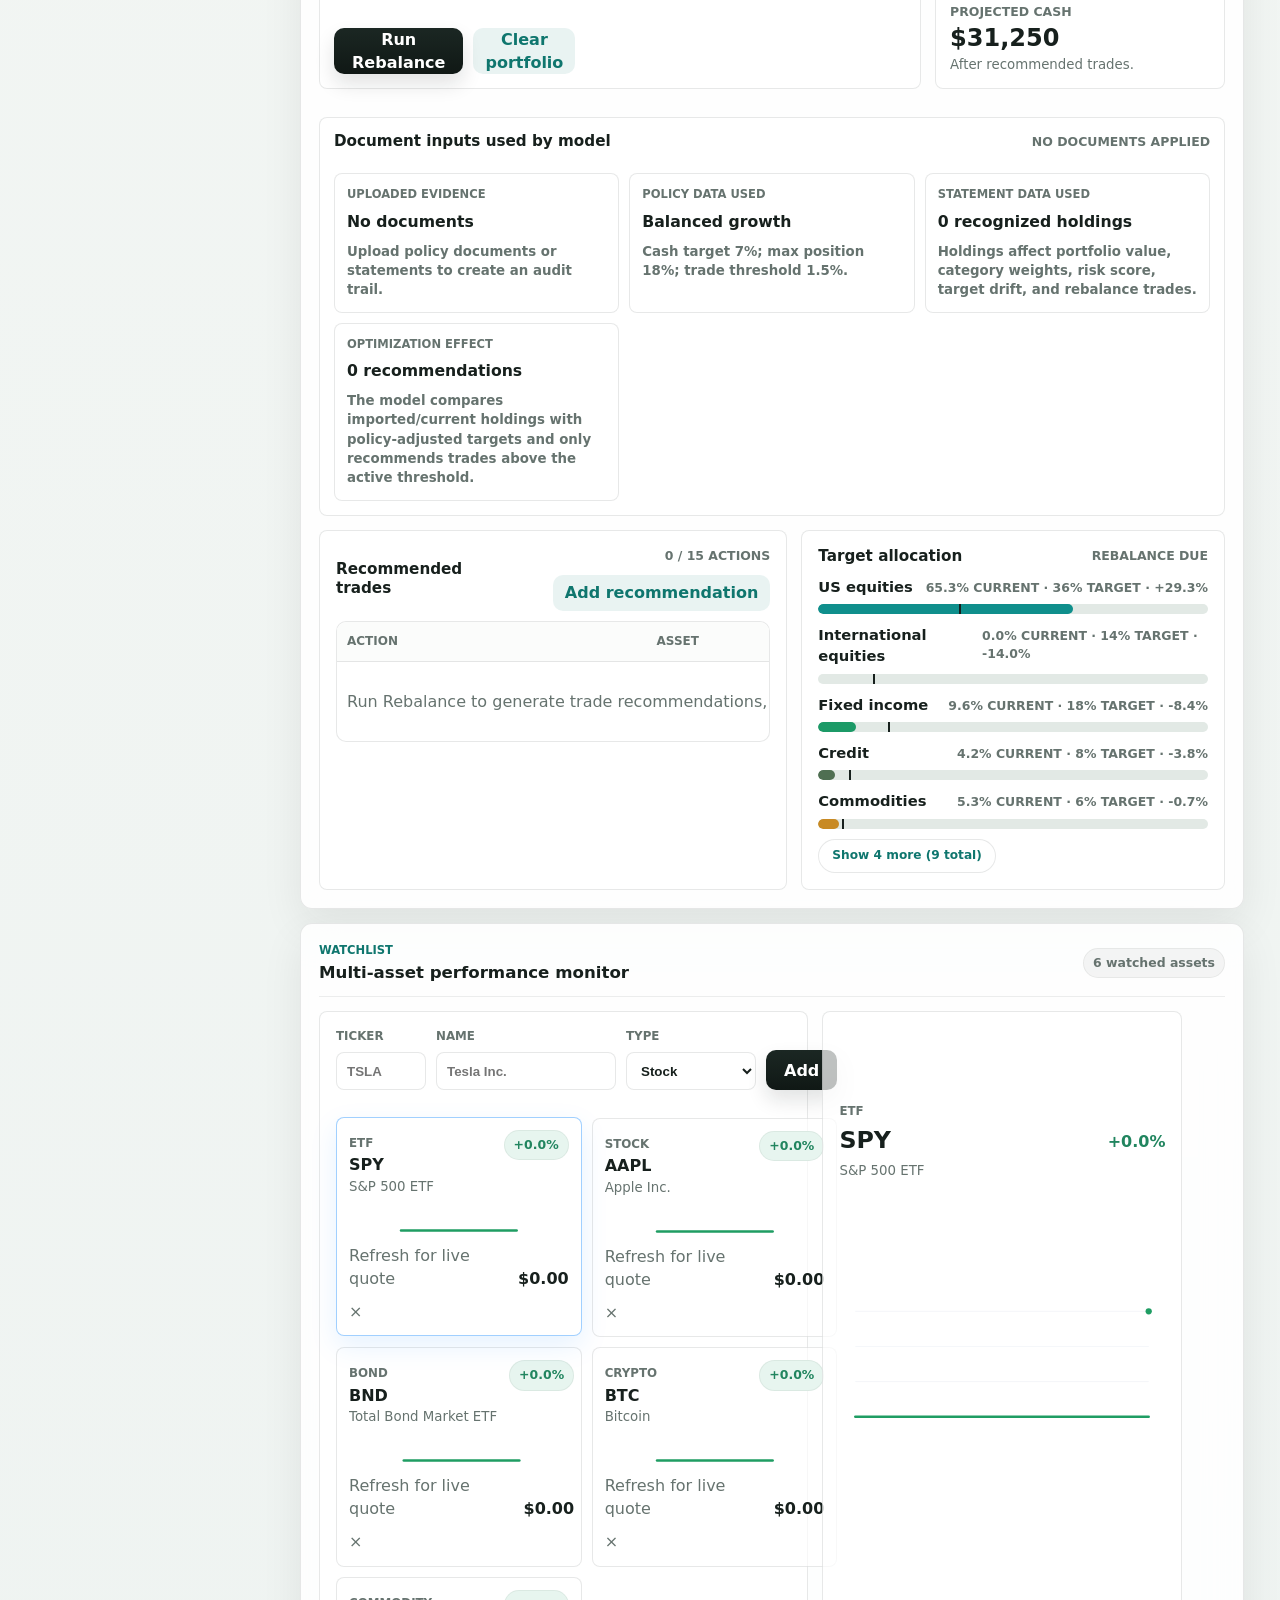
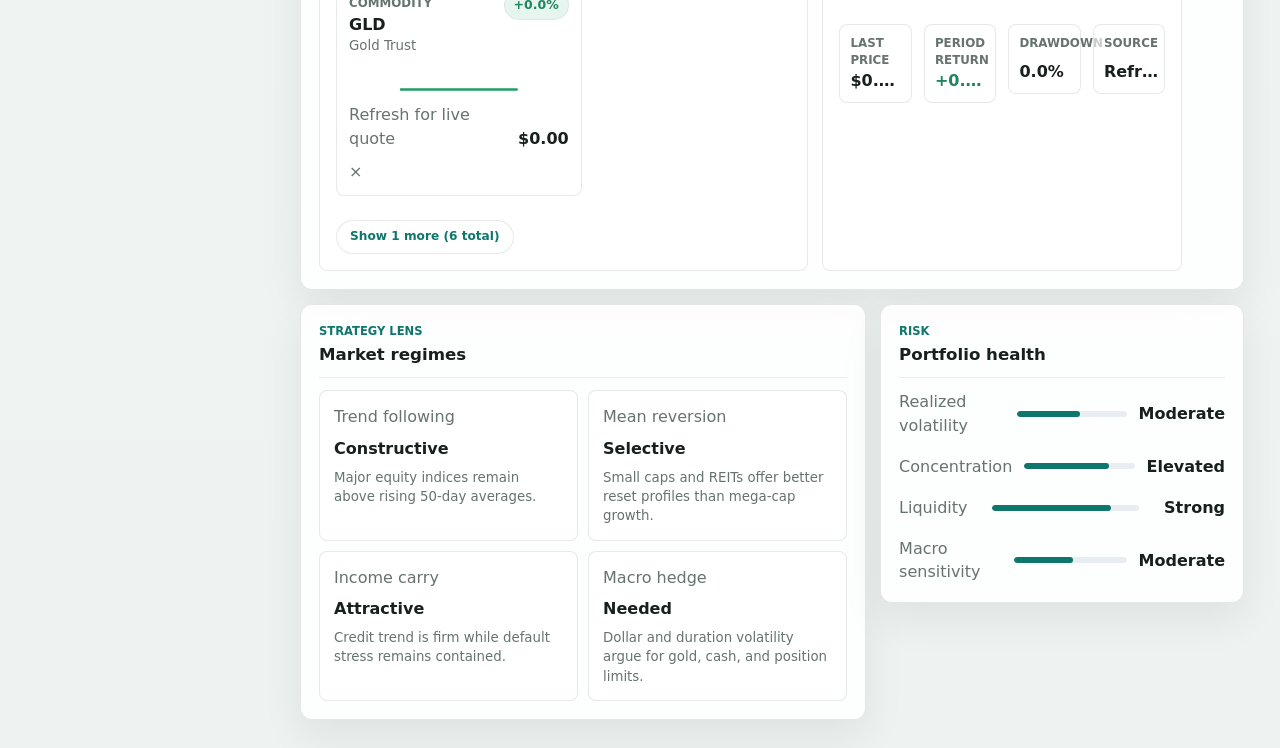
==== commit 770a4e27: "Refresh dashboard policy script cache" ====
--- a/index.html
+++ b/index.html
@@ -644,7 +644,7 @@
     </main>
 
     <script src="script.js?v=upload-sync-1"></script>
-    <script src="policy.js?v=policy-ai-2"></script>
+    <script src="policy.js?v=upload-sync-1"></script>
     <script src="markets.js?v=upload-sync-1"></script>
     <script src="yield.js?v=upload-sync-1"></script>
     <script src="watchlist-fix.js?v=watchlist-fix-2"></script>
